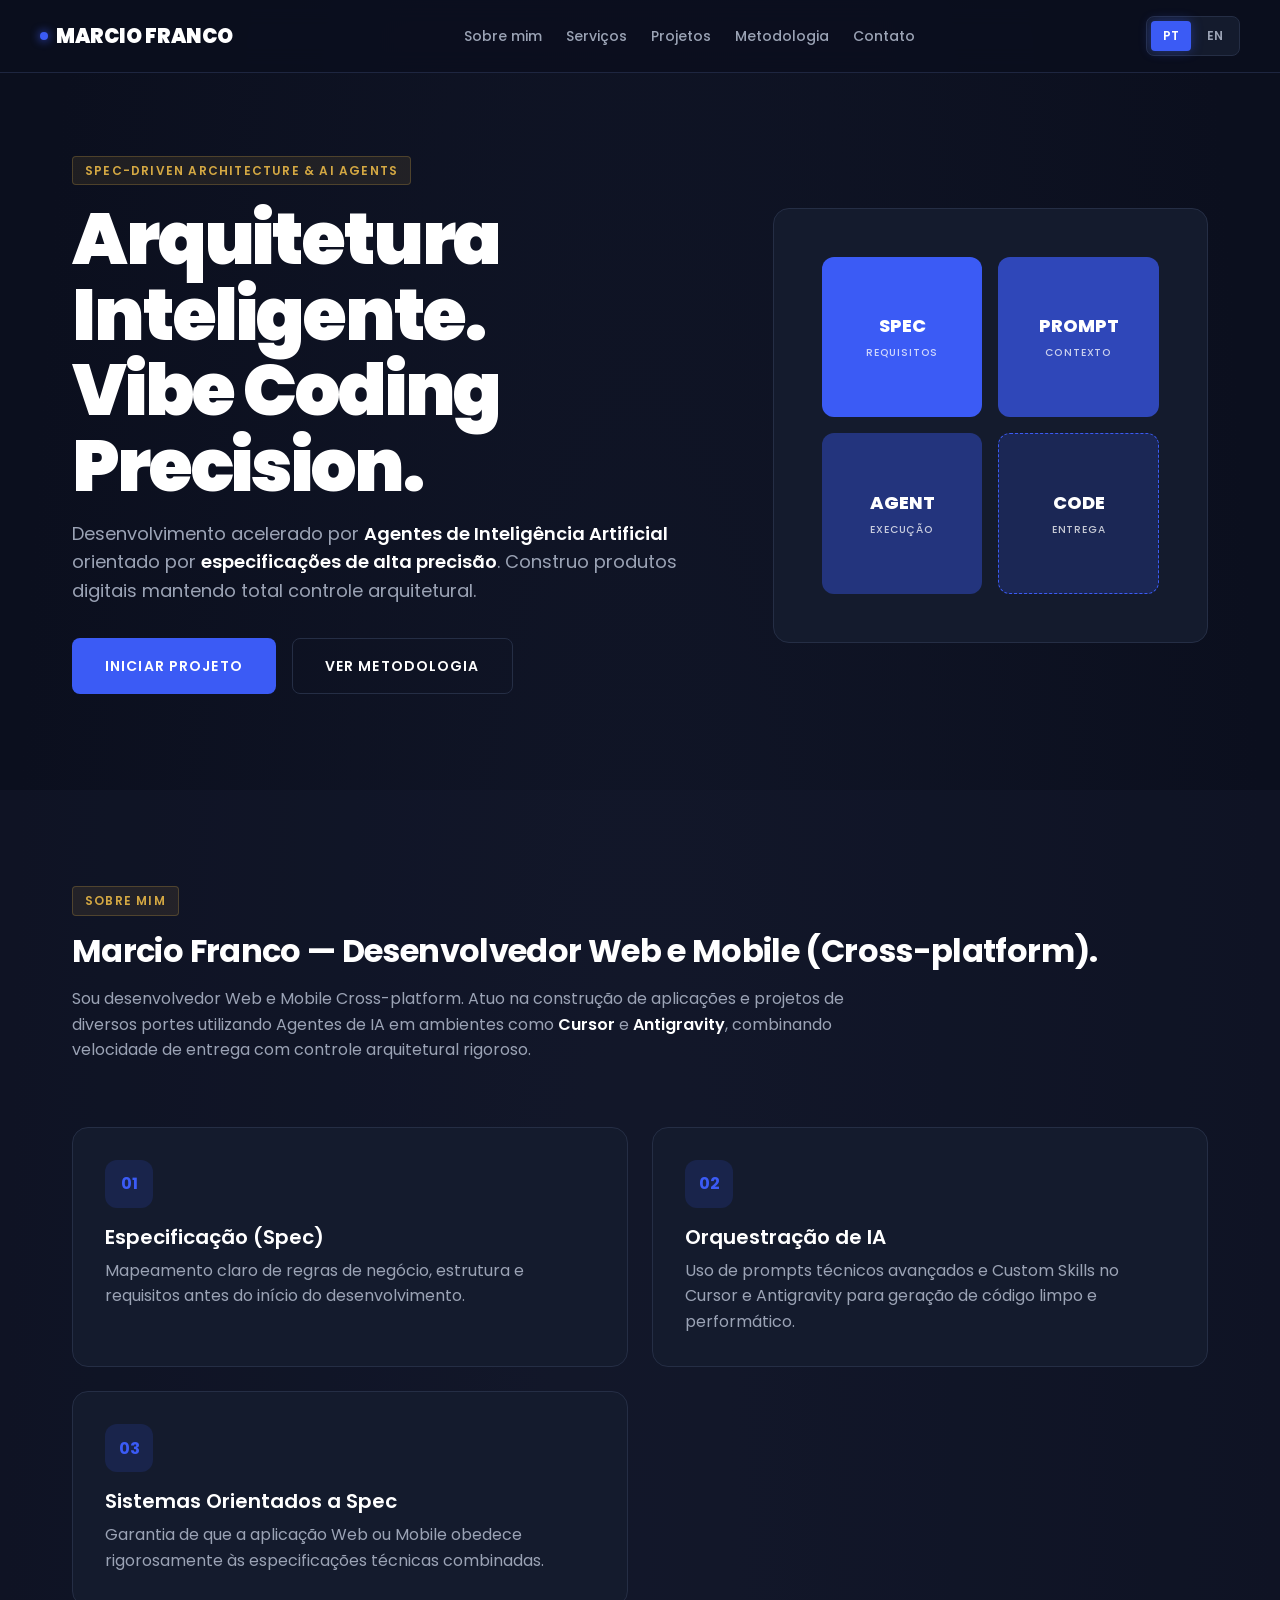
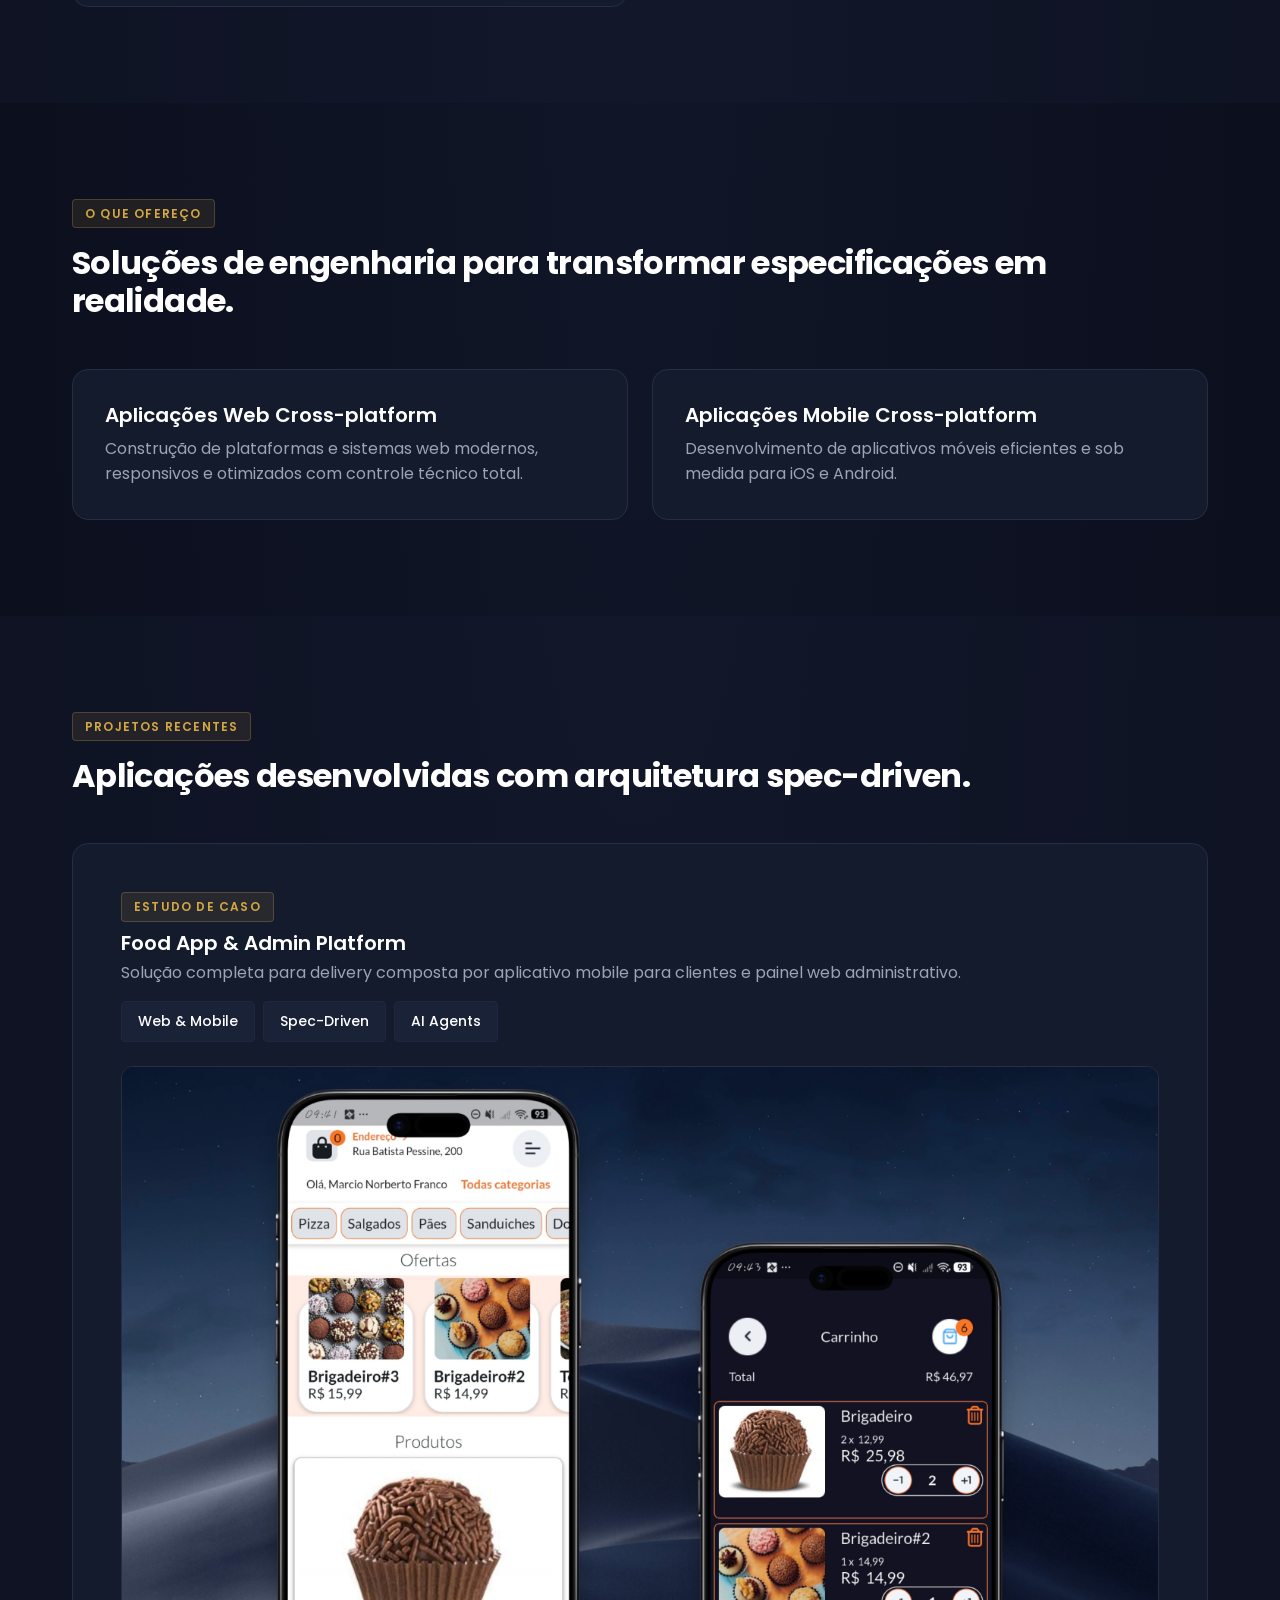
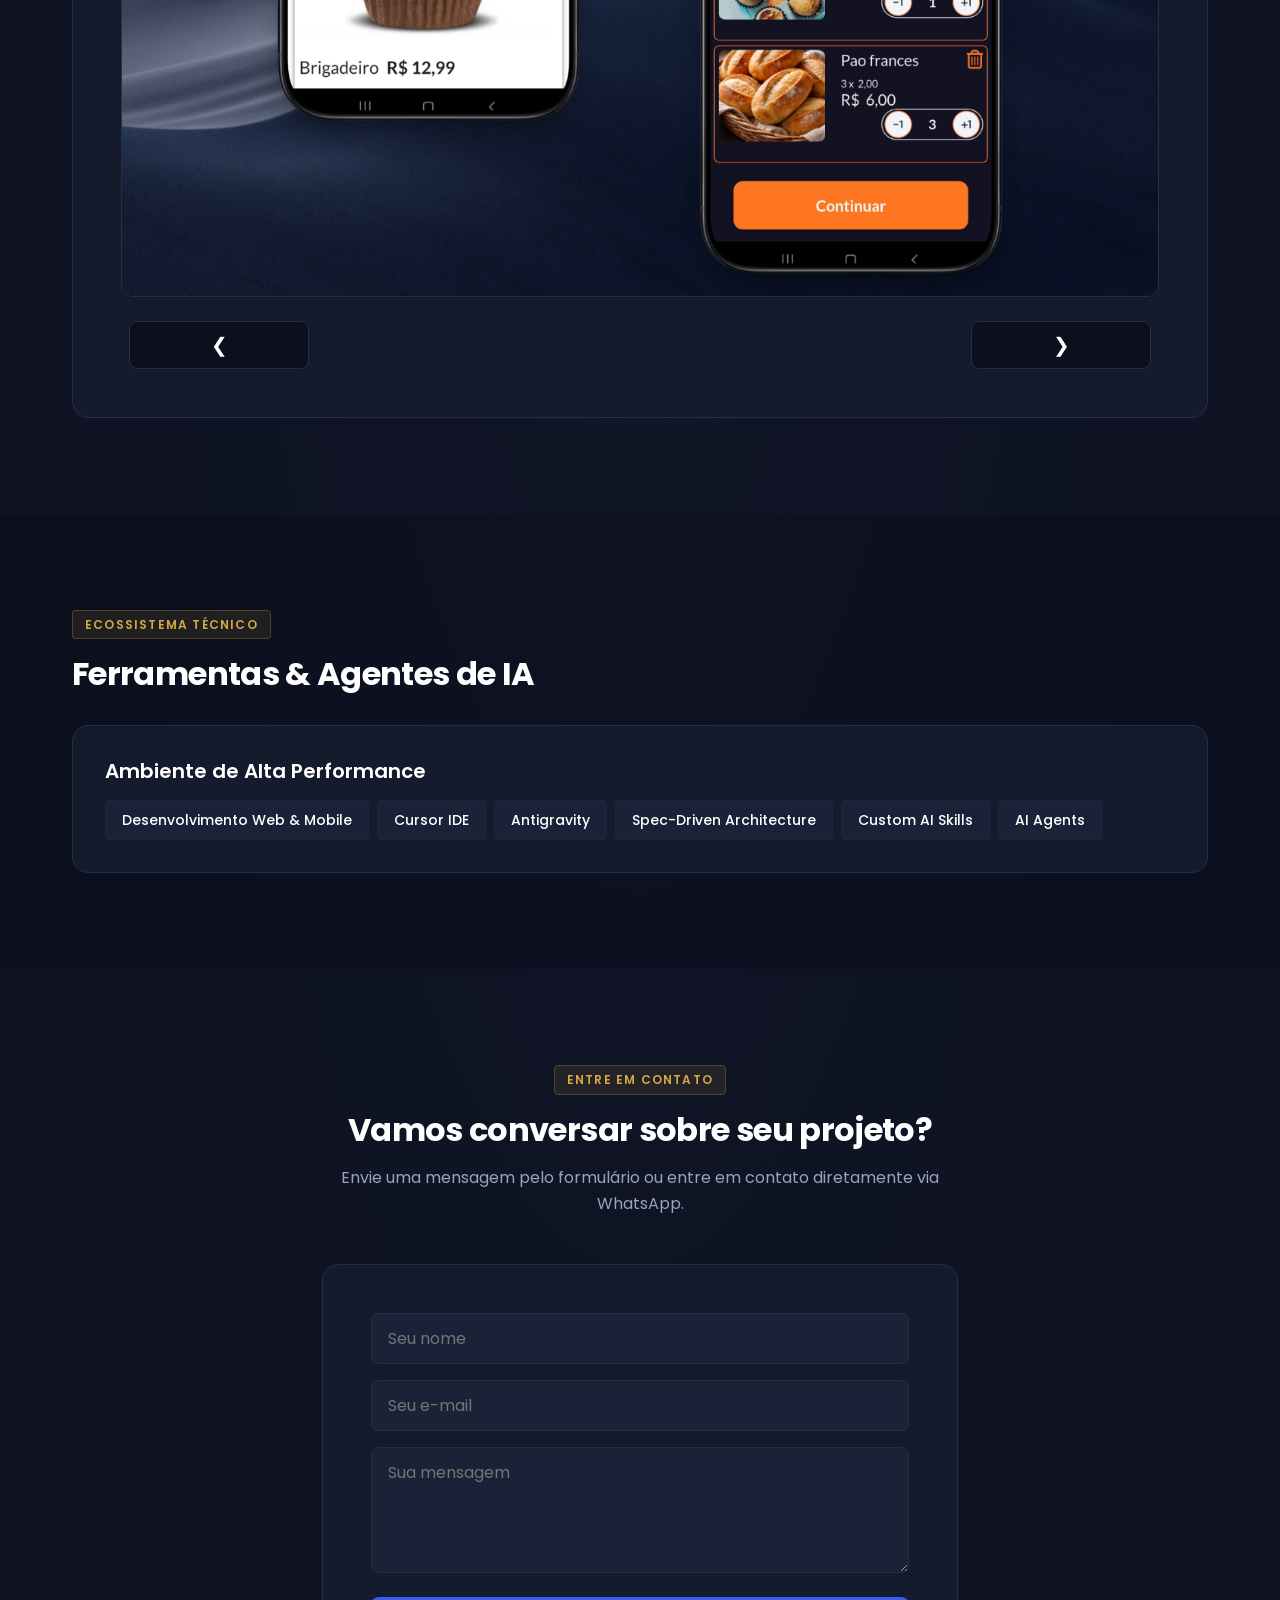
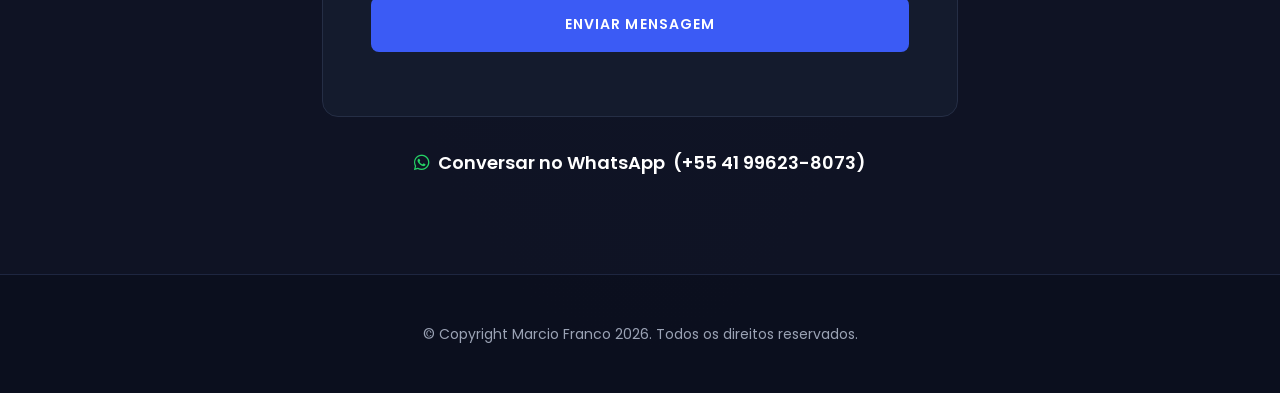
==== index.html @ 81f30fa8 "fix:expandir imagem fixtextos 2" ====
<!DOCTYPE html>
<html lang="pt-BR">
<head>
    <meta charset="UTF-8">
    <meta name="viewport" content="width=device-width, initial-scale=1.0">
    <title>Marcio Franco | Vibe Code & Spec-Driven Development</title>
    
    <!-- Google Fonts: Poppins (ONA Brand Design System) -->
    <link rel="preconnect" href="https://fonts.googleapis.com">
    <link rel="preconnect" href="https://fonts.gstatic.com" crossorigin>
    <link href="https://fonts.googleapis.com/css2?family=Poppins:ital,wght@0,400;0,500;0,600;0,700;0,800;0,900;1,400&display=swap" rel="stylesheet">
    <link rel="stylesheet" href="https://cdnjs.cloudflare.com/ajax/libs/font-awesome/6.5.1/css/all.min.css">

    <!-- CSS Unificado (Design System ONA Brand + Efeitos de Glow e Animação) -->
    <style>
        :root {
            --color-primary: #FFFFFF;
            --color-on-primary: #0B0F1E;
            --color-secondary: #9BA3B5;
            --color-on-secondary: #0B0F1E;
            --color-tertiary: #3B5BF5;
            --color-tertiary-hover: #2D4BD4;
            --color-on-tertiary: #FFFFFF;
            --color-accent: #D4A843;
            --color-on-accent: #0B0F1E;
            --color-neutral: #0B0F1E;
            --color-neutral-variant: #111628;
            --color-surface: #141B2D;
            --color-on-surface: #FFFFFF;
            --color-surface-container: #1A2238;
            --color-on-surface-container: #E0E4ED;
            --color-outline: #252E45;
            --color-outline-variant: #1E2640;

            --font-family: 'Poppins', -apple-system, BlinkMacSystemFont, sans-serif;
            
            --rounded-sm: 4px;
            --rounded-md: 8px;
            --rounded-lg: 12px;
            --rounded-xl: 16px;
            --rounded-full: 9999px;

            --spacing-xs: 4px;
            --spacing-sm: 8px;
            --spacing-md: 16px;
            --spacing-lg: 24px;
            --spacing-xl: 32px;
            --spacing-2xl: 48px;
            --spacing-3xl: 64px;
            --spacing-4xl: 96px;
        }

        *, *::before, *::after {
            box-sizing: border-box;
            margin: 0;
            padding: 0;
        }

        html {
            scroll-behavior: smooth;
        }

        body {
            font-family: var(--font-family);
            background-color: var(--color-neutral);
            background: radial-gradient(ellipse at 50% 30%, var(--color-neutral-variant) 0%, var(--color-neutral) 70%);
            color: var(--color-secondary);
            line-height: 1.6;
            font-size: 1rem;
            min-height: 100vh;
            overflow-x: hidden;
        }

        /* Tipografia Cinematográfica */
        h1, h2, h3, h4 {
            color: var(--color-primary);
            font-weight: 800;
        }

        .display-lg {
            font-size: clamp(2.5rem, 6vw, 4.5rem);
            font-weight: 900;
            line-height: 1.05;
            letter-spacing: -0.03em;
        }

        .display-md {
            font-size: clamp(2rem, 4vw, 3.5rem);
            font-weight: 800;
            line-height: 1.08;
            letter-spacing: -0.02em;
        }

        .h2-title {
            font-size: clamp(1.5rem, 3vw, 2rem);
            font-weight: 700;
            line-height: 1.2;
            margin-bottom: var(--spacing-md);
        }

        .h3-title {
            font-size: 1.25rem;
            font-weight: 600;
            line-height: 1.3;
            margin-bottom: var(--spacing-sm);
        }

        .label-tag {
            display: inline-block;
            font-size: 0.75rem;
            font-weight: 600;
            letter-spacing: 0.1em;
            text-transform: uppercase;
            color: var(--color-accent);
            background: rgba(212, 168, 67, 0.1);
            border: 1px solid rgba(212, 168, 67, 0.25);
            padding: 4px 12px;
            border-radius: var(--rounded-sm);
            margin-bottom: var(--spacing-md);
        }

        b, strong {
            color: var(--color-primary);
            font-weight: 600;
        }

        /* Estrutura do Layout */
        .container {
            max-width: 1200px;
            margin: 0 auto;
            padding: 0 var(--spacing-xl);
        }

        section {
            padding: var(--spacing-4xl) 0;
        }

        /* Navegação Superior Fixa */
        .navbar {
            position: fixed;
            top: 0;
            left: 0;
            width: 100%;
            z-index: 1000;
            background: rgba(11, 15, 30, 0.85);
            backdrop-filter: blur(12px);
            border-bottom: 1px solid var(--color-outline-variant);
            padding: var(--spacing-md) var(--spacing-xl);
        }

        .navbar-content {
            max-width: 1200px;
            margin: 0 auto;
            display: flex;
            justify-content: space-between;
            align-items: center;
        }

        .logo {
            font-size: 1.25rem;
            font-weight: 900;
            color: var(--color-primary);
            text-decoration: none;
            display: flex;
            align-items: center;
            gap: 8px;
        }

        .logo-dot {
            width: 8px;
            height: 8px;
            background-color: var(--color-tertiary);
            border-radius: var(--rounded-full);
            display: inline-block;
            box-shadow: 0 0 10px var(--color-tertiary);
        }

        .nav-links {
            display: flex;
            align-items: center;
            gap: var(--spacing-lg);
            list-style: none;
        }

        .nav-links a {
            color: var(--color-secondary);
            text-decoration: none;
            font-weight: 500;
            font-size: 0.875rem;
            transition: color 0.2s ease;
        }

        .nav-links a:hover {
            color: var(--color-primary);
        }

        .lang-switch {
            background: var(--color-surface);
            border: 1px solid var(--color-outline);
            border-radius: var(--rounded-md);
            padding: 4px;
            display: flex;
            gap: 4px;
        }

        .lang-btn {
            background: transparent;
            border: none;
            color: var(--color-secondary);
            padding: 6px 12px;
            font-family: var(--font-family);
            font-size: 0.75rem;
            font-weight: 600;
            border-radius: var(--rounded-sm);
            cursor: pointer;
            transition: all 0.2s ease;
        }

        .lang-btn.active {
            background: var(--color-tertiary);
            color: var(--color-on-tertiary);
            box-shadow: 0 0 12px rgba(59, 91, 245, 0.4);
        }

        /* Botões */
        .btn {
            display: inline-flex;
            align-items: center;
            justify-content: center;
            padding: 16px 32px;
            border-radius: var(--rounded-md);
            font-family: var(--font-family);
            font-size: 0.875rem;
            font-weight: 600;
            letter-spacing: 0.08em;
            text-transform: uppercase;
            text-decoration: none;
            cursor: pointer;
            transition: all 0.3s ease;
            border: 1px solid transparent;
            user-select: none;
            -webkit-user-select: none;
            -moz-user-select: none;
            -ms-user-select: none;
        }

        .btn-primary {
            background-color: var(--color-tertiary);
            color: var(--color-on-tertiary);
        }

        .btn-primary:hover {
            background-color: var(--color-tertiary-hover);
            transform: translateY(-2px);
            box-shadow: 0 0 20px rgba(59, 91, 245, 0.6);
        }

        .btn-secondary {
            background-color: transparent;
            color: var(--color-primary);
            border-color: var(--color-outline);
        }

        .btn-secondary:hover {
            background-color: var(--color-surface);
            border-color: var(--color-tertiary);
            box-shadow: 0 0 15px rgba(59, 91, 245, 0.3);
            transform: translateY(-2px);
        }

        /* Hero */
        .hero-section {
            padding-top: calc(var(--spacing-4xl) + 60px);
            padding-bottom: var(--spacing-4xl);
        }

        .hero-grid {
            display: grid;
            grid-template-columns: 1fr;
            gap: var(--spacing-2xl);
            align-items: center;
        }

        @media (min-width: 1024px) {
            .hero-grid {
                grid-template-columns: 1.2fr 0.8fr;
            }
        }

        .hero-actions {
            display: flex;
            flex-wrap: wrap;
            gap: var(--spacing-md);
            margin-top: var(--spacing-xl);
        }

        /* Quadrados Decorativos Animados no Hero */
        .visual-decor {
            background: var(--color-surface);
            border: 1px solid var(--color-outline);
            border-radius: var(--rounded-xl);
            padding: var(--spacing-2xl);
            display: grid;
            grid-template-columns: repeat(2, 1fr);
            gap: var(--spacing-md);
        }

        .decor-block {
            aspect-ratio: 1;
            border-radius: var(--rounded-lg);
            display: flex;
            flex-direction: column;
            align-items: center;
            justify-content: center;
            font-weight: 800;
            font-size: 1.125rem;
            color: var(--color-primary);
            cursor: pointer;
            position: relative;
            user-select: none;
            -webkit-user-select: none;
            -moz-user-select: none;
            -ms-user-select: none;
            touch-action: manipulation;
            -webkit-touch-callout: none;
            transition: all 0.35s cubic-bezier(0.175, 0.885, 0.32, 1.275);
            border: 1px solid transparent;
        }

        .decor-block,
        .decor-block * {
            user-select: none;
            -webkit-user-select: none;
            -moz-user-select: none;
            -ms-user-select: none;
        }

        .decor-block span.sub {
            font-size: 0.65rem;
            font-weight: 500;
            opacity: 0.75;
            transition: opacity 0.3s ease;
            text-transform: uppercase;
            letter-spacing: 0.08em;
            margin-top: 4px;
        }

        .decor-b1 { background-color: rgba(59, 91, 245, 1.0); }
        .decor-b2 { background-color: rgba(59, 91, 245, 0.7); }
        .decor-b3 { background-color: rgba(59, 91, 245, 0.4); }
        .decor-b4 { background-color: rgba(59, 91, 245, 0.2); border: 1px dashed var(--color-tertiary); }

        .decor-block:hover {
            transform: scale(1.06) translateY(-4px);
            background-color: var(--color-tertiary) !important;
            border-color: #5B78FF !important;
            box-shadow: 0 0 25px rgba(59, 91, 245, 0.85);
            z-index: 2;
        }

        .decor-block:hover span.sub {
            opacity: 1;
            color: #FFFFFF;
        }

        /* Efeito Glow Azul nos Cards ao Passar o Mouse */
        .grid-2 {
            display: grid;
            grid-template-columns: 1fr;
            gap: var(--spacing-lg);
        }

        @media (min-width: 768px) {
            .grid-2 {
                grid-template-columns: repeat(2, 1fr);
            }
        }

        .card {
            background-color: var(--color-surface);
            border: 1px solid var(--color-outline);
            border-radius: var(--rounded-xl);
            padding: var(--spacing-xl);
            transition: all 0.35s ease;
        }

        .glow-hover:hover, .card:hover {
            background-color: var(--color-surface-container);
            border-color: var(--color-tertiary);
            box-shadow: 0 0 20px rgba(59, 91, 245, 0.35);
            transform: translateY(-4px);
        }

        .glow-hover,
        .card {
            user-select: none;
            -webkit-user-select: none;
            -moz-user-select: none;
            -ms-user-select: none;
        }

        .card-icon {
            width: 48px;
            height: 48px;
            background: rgba(59, 91, 245, 0.15);
            border-radius: var(--rounded-lg);
            display: flex;
            align-items: center;
            justify-content: center;
            margin-bottom: var(--spacing-md);
            color: var(--color-tertiary);
            font-weight: 700;
            transition: all 0.3s ease;
        }

        .card:hover .card-icon {
            background: var(--color-tertiary);
            color: #FFFFFF;
            box-shadow: 0 0 12px rgba(59, 91, 245, 0.5);
        }

        .tech-list {
            display: flex;
            flex-wrap: wrap;
            gap: var(--spacing-sm);
            margin-top: var(--spacing-md);
        }

        .tech-item {
            background: var(--color-surface-container);
            border: 1px solid var(--color-outline-variant);
            color: var(--color-primary);
            padding: 8px 16px;
            border-radius: var(--rounded-sm);
            font-size: 0.875rem;
            font-weight: 500;
            transition: all 0.25s ease;
        }

        .tech-item:hover {
            border-color: var(--color-tertiary);
            color: var(--color-primary);
            box-shadow: 0 0 12px rgba(59, 91, 245, 0.4);
            transform: translateY(-2px);
        }

        /* Formulário de Contato */
        .form-group {
            margin-bottom: var(--spacing-md);
            text-align: left;
        }

        .form-input {
            width: 100%;
            background: var(--color-surface-container);
            border: 1px solid var(--color-outline);
            color: var(--color-primary);
            padding: 12px 16px;
            border-radius: var(--rounded-md);
            font-family: var(--font-family);
            font-size: 1rem;
            transition: all 0.3s ease;
        }

        .form-input:focus {
            outline: none;
            border-color: var(--color-tertiary);
            box-shadow: 0 0 12px rgba(59, 91, 245, 0.3);
        }

        /* Botão Flutuante de Voltar ao Topo */
        .back-to-top {
            position: fixed;
            bottom: 30px;
            right: 30px;
            width: 48px;
            height: 48px;
            background: var(--color-surface);
            border: 1px solid var(--color-outline);
            color: var(--color-primary);
            border-radius: var(--rounded-full);
            display: flex;
            align-items: center;
            justify-content: center;
            cursor: pointer;
            text-decoration: none;
            opacity: 0;
            visibility: hidden;
            transition: all 0.3s ease;
            z-index: 999;
        }

        .back-to-top.visible {
            opacity: 1;
            visibility: visible;
        }

        .back-to-top:hover {
            background: var(--color-tertiary);
            border-color: var(--color-tertiary);
            box-shadow: 0 0 15px rgba(59, 91, 245, 0.6);
            transform: translateY(-4px);
        }

        .image-modal-overlay {
            position: fixed;
            inset: 0;
            background: rgba(11, 15, 30, 0.88);
            backdrop-filter: blur(8px);
            display: flex;
            align-items: center;
            justify-content: center;
            padding: var(--spacing-4xl);
            opacity: 0;
            visibility: hidden;
            transition: opacity 0.25s ease, visibility 0.25s ease;
            z-index: 2000;
        }

        .image-modal-overlay.visible {
            opacity: 1;
            visibility: visible;
        }

        .image-modal-content {
            position: relative;
            max-width: 95%;
            max-height: 95%;
            width: 100%;
            border-radius: var(--rounded-xl);
            overflow: hidden;
            box-shadow: 0 0 40px rgba(0, 0, 0, 0.45);
        }

        .image-modal-img {
            width: 100%;
            height: auto;
            display: block;
            border-radius: var(--rounded-xl);
            max-height: calc(100vh - 140px);
            object-fit: contain;
            background: #111;
        }

        .carousel-controls {
            display: flex;
            justify-content: space-between;
            gap: var(--spacing-md);
            margin-top: var(--spacing-lg);
            padding: 0 var(--spacing-sm);
            flex-wrap: nowrap;
        }

        .carousel-button {
            background: rgba(11, 15, 30, 0.95);
            border: 1px solid var(--color-outline);
            color: var(--color-primary);
            width: 100%;
            max-width: 180px;
            height: 48px;
            border-radius: var(--rounded-md);
            cursor: pointer;
            backdrop-filter: blur(8px);
            font-size: 1.25rem;
            transition: transform 0.2s ease, background 0.2s ease;
            display: inline-flex;
            align-items: center;
            justify-content: center;
            flex: 1;
            min-width: 0;
        }

        .carousel-button:hover {
            transform: translateY(-2px);
            background: rgba(59, 91, 245, 0.95);
        }

        .image-modal-close {
            position: absolute;
            top: 16px;
            right: 16px;
            background: rgba(20, 27, 45, 0.9);
            border: 1px solid rgba(255, 255, 255, 0.15);
            color: var(--color-primary);
            width: 44px;
            height: 44px;
            border-radius: var(--rounded-full);
            display: flex;
            align-items: center;
            justify-content: center;
            cursor: pointer;
            font-size: 1.1rem;
            transition: transform 0.2s ease, background 0.2s ease;
        }

        .image-modal-close:hover {
            transform: scale(1.05);
            background: rgba(59, 91, 245, 0.95);
        }

        .image-modal-caption {
            margin-top: 12px;
            color: var(--color-secondary);
            font-size: 0.95rem;
            text-align: center;
        }

        @media (max-width: 767px) {
            .image-modal-overlay {
                padding: 12px;
            }

            .image-modal-content {
                max-width: 100%;
                max-height: calc(100vh - 24px);
                width: 100%;
            }

            .image-modal-img {
                width: 100%;
                max-width: 100vw;
                max-height: calc(100vh - 80px);
            }

            .image-modal-close {
                top: 10px;
                right: 10px;
                width: 40px;
                height: 40px;
            }

            .carousel-controls {
                flex-wrap: nowrap;
            }

            .carousel-button {
                width: 48%;
                max-width: none;
            }

            .whatsapp-link {
                font-size: 1rem;
                justify-content: center;
                white-space: normal;
            }

            .whatsapp-number {
                display: block;
                width: 100%;
                text-align: center;
                font-weight: 500;
            }
        }

        /* Rodapé */
        footer {
            border-top: 1px solid var(--color-outline-variant);
            padding: var(--spacing-2xl) 0;
            text-align: center;
            font-size: 0.875rem;
        }

        @media (max-width: 767px) {
            .nav-links { display: none; }
            .container { padding: 0 var(--spacing-md); }
            .btn { width: 100%; }
        }
    </style>
</head>
<body id="top">

    <!-- Header Navigation -->
    <header class="navbar">
        <div class="navbar-content">
            <a href="#top" class="logo">
                <span class="logo-dot"></span> MARCIO FRANCO
            </a>
            
            <ul class="nav-links">
                <li><a href="#about" data-i18n="menu_about">Sobre mim</a></li>
                <li><a href="#services" data-i18n="menu_services">Serviços</a></li>
                <li><a href="#folio" data-i18n="menu_folio">Projetos</a></li>
                <li><a href="#stack" data-i18n="menu_stack">Metodologia</a></li>
                <li><a href="#contact" data-i18n="menu_contact">Contato</a></li>
            </ul>

            <div class="lang-switch">
                <button class="lang-btn active" onclick="setLanguage('pt')">PT</button>
                <button class="lang-btn" onclick="setLanguage('en')">EN</button>
            </div>
        </div>
    </header>

    <!-- Hero Section -->
    <section class="hero-section">
        <div class="container">
            <div class="hero-grid">
                <div>
                    <span class="label-tag" data-i18n="hero_tag">Spec-Driven Architecture & AI Agents</span>
                    <h1 class="display-lg" data-i18n="hero_title">Arquitetura Inteligente.<br>Vibe Coding Precision.</h1>
                    <p style="margin-top: var(--spacing-md); font-size: 1.125rem;" data-i18n="hero_desc">
                        Desenvolvimento acelerado por <b>Agentes de Inteligência Artificial</b> orientado por <b>especificações de alta precisão</b>. Construo produtos digitais mantendo total controle arquitetural.
                    </p>
                    <div class="hero-actions">
                        <a href="#contact" class="btn btn-primary" data-i18n="btn_contact">Iniciar Projeto</a>
                        <a href="#about" class="btn btn-secondary" data-i18n="btn_method">Ver Metodologia</a>
                    </div>
                </div>

                <!-- Quadrados Decorativos Animados no Hero -->
                <div class="visual-decor">
                    <div class="decor-block decor-b1">
                        SPEC
                        <span class="sub" data-i18n="spec_sub">Requisitos</span>
                    </div>
                    <div class="decor-block decor-b2">
                        PROMPT
                        <span class="sub" data-i18n="prompt_sub">Contexto</span>
                    </div>
                    <div class="decor-block decor-b3">
                        AGENT
                        <span class="sub" data-i18n="agent_sub">Execução</span>
                    </div>
                    <div class="decor-block decor-b4">
                        CODE
                        <span class="sub" data-i18n="code_sub">Entrega</span>
                    </div>
                </div>
            </div>
        </div>
    </section>

    <!-- Sobre Mim Section -->
    <section id="about" style="background-color: rgba(20, 27, 45, 0.4);">
        <div class="container">
            <span class="label-tag" data-i18n="about_pretitle">Sobre mim</span>
            <h2 class="h2-title display-md" data-i18n="about_title">
                Marcio Franco — Desenvolvedor Web e Mobile (Cross-platform).
            </h2>
            <p style="max-width: 800px; margin-bottom: var(--spacing-3xl);" data-i18n="about_desc">
                Sou desenvolvedor Web e Mobile Cross-platform. Atuo na construção de aplicações e projetos de diversos portes utilizando Agentes de IA em ambientes como <b>Cursor</b> e <b>Antigravity</b>, combinando velocidade de entrega com controle arquitetural rigoroso.
            </p>

            <div class="grid-2">
                <div class="card glow-hover">
                    <div class="card-icon">01</div>
                    <h3 class="h3-title" data-i18n="pillar1_title">Especificação (Spec)</h3>
                    <p data-i18n="pillar1_desc">
                        Mapeamento claro de regras de negócio, estrutura e requisitos antes do início do desenvolvimento.
                    </p>
                </div>

                <div class="card glow-hover">
                    <div class="card-icon">02</div>
                    <h3 class="h3-title" data-i18n="pillar2_title">Orquestração de IA</h3>
                    <p data-i18n="pillar2_desc">
                        Uso de prompts técnicos avançados e Custom Skills no Cursor e Antigravity para geração de código limpo e performático.
                    </p>
                </div>

                <div class="card glow-hover">
                    <div class="card-icon">03</div>
                    <h3 class="h3-title" data-i18n="pillar3_title">Sistemas Orientados a Spec</h3>
                    <p data-i18n="pillar3_desc">
                        Garantia de que a aplicação Web ou Mobile obedece rigorosamente às especificações técnicas combinadas.
                    </p>
                </div>
            </div>
        </div>
    </section>

    <!-- Serviços Section -->
    <section id="services">
        <div class="container">
            <span class="label-tag" data-i18n="services_pretitle">O que ofereço</span>
            <h2 class="h2-title display-md" data-i18n="services_title">Soluções de engenharia para transformar especificações em realidade.</h2>

            <div class="grid-2" style="margin-top: var(--spacing-2xl);">
                <div class="card glow-hover">
                    <h3 class="h3-title" data-i18n="s1_title">Aplicações Web Cross-platform</h3>
                    <p data-i18n="s1_desc">Construção de plataformas e sistemas web modernos, responsivos e otimizados com controle técnico total.</p>
                </div>

                <div class="card glow-hover">
                    <h3 class="h3-title" data-i18n="s2_title">Aplicações Mobile Cross-platform</h3>
                    <p data-i18n="s2_desc">Desenvolvimento de aplicativos móveis eficientes e sob medida para iOS e Android.</p>
                </div>
            </div>
        </div>
    </section>

    <!-- Projetos / Folio com Carrossel do Food App (11 Imagens) -->
    <section id="folio" style="background-color: rgba(20, 27, 45, 0.4);">
        <div class="container">
            <span class="label-tag" data-i18n="folio_tag">Projetos Recentes</span>
            <h2 class="h2-title display-md" data-i18n="folio_title">Aplicações desenvolvidas com arquitetura spec-driven.</h2>

            <div class="card glow-hover" style="margin-top: var(--spacing-2xl); padding: var(--spacing-2xl);">
                <!-- Cabeçalho do Card Food App -->
                <div style="display: flex; justify-content: space-between; align-items: center; flex-wrap: wrap; gap: var(--spacing-md); margin-bottom: var(--spacing-lg);">
                    <div>
                        <span class="label-tag" data-i18n="foodapp_tag" style="margin-bottom: 8px;">Estudo de Caso</span>
                        <h3 class="h3-title display-sm" style="margin-bottom: 4px;">Food App & Admin Platform</h3>
                        <p data-i18n="foodapp_desc" style="color: var(--color-secondary);">
                            Solução completa para delivery composta por aplicativo mobile para clientes e painel web administrativo.
                        </p>
                    </div>
                    <div class="tech-list" style="margin: 0;">
                        <span class="tech-item">Web & Mobile</span>
                        <span class="tech-item">Spec-Driven</span>
                        <span class="tech-item">AI Agents</span>
                    </div>
                </div>

                <!-- Carrossel de 11 Imagens Reais da pasta images/folio -->
                <div class="carousel-container" style="position: relative; overflow: hidden; border-radius: var(--rounded-lg); border: 1px solid var(--color-outline);">
                    <div class="carousel-track" id="foodapp-track" style="display: flex; transition: transform 0.4s cubic-bezier(0.25, 1, 0.5, 1);">
                        
                        <div class="carousel-slide" style="min-width: 100%; box-sizing: border-box;">
                            <img src="images/folio/500shots_so.png" alt="Food App - Screen 1" style="width: 100%; height: auto; display: block;">
                        </div>
                        <div class="carousel-slide" style="min-width: 100%; box-sizing: border-box;">
                            <img src="images/folio/185shots_so.png" alt="Food App - Screen 2" style="width: 100%; height: auto; display: block;">
                        </div>
                        <div class="carousel-slide" style="min-width: 100%; box-sizing: border-box;">
                            <img src="images/folio/370shots_so.png" alt="Food App - Screen 3" style="width: 100%; height: auto; display: block;">
                        </div>
                        <div class="carousel-slide" style="min-width: 100%; box-sizing: border-box;">
                            <img src="images/folio/394shots_so.png" alt="Food App - Screen 4" style="width: 100%; height: auto; display: block;">
                        </div>
                        <div class="carousel-slide" style="min-width: 100%; box-sizing: border-box;">
                            <img src="images/folio/720shots_so.png" alt="Food App - Screen 5" style="width: 100%; height: auto; display: block;">
                        </div>
                        <div class="carousel-slide" style="min-width: 100%; box-sizing: border-box;">
                            <img src="images/folio/739shots_so.png" alt="Food App - Screen 6" style="width: 100%; height: auto; display: block;">
                        </div>
                        <div class="carousel-slide" style="min-width: 100%; box-sizing: border-box;">
                            <img src="images/folio/984shots_so.png" alt="Food App - Screen 7" style="width: 100%; height: auto; display: block;">
                        </div>
                        <div class="carousel-slide" style="min-width: 100%; box-sizing: border-box;">
                            <img src="images/folio/988shots_so.png" alt="Food App - Screen 8" style="width: 100%; height: auto; display: block;">
                        </div>
                        <div class="carousel-slide" style="min-width: 100%; box-sizing: border-box;">
                            <img src="images/folio/image1.png" alt="Food App - Screen 9" style="width: 100%; height: auto; display: block;">
                        </div>
                        <div class="carousel-slide" style="min-width: 100%; box-sizing: border-box;">
                            <img src="images/folio/image2.png" alt="Food App - Screen 10" style="width: 100%; height: auto; display: block;">
                        </div>
                        <div class="carousel-slide" style="min-width: 100%; box-sizing: border-box;">
                            <img src="images/folio/image3.png" alt="Food App - Screen 11" style="width: 100%; height: auto; display: block;">
                        </div>

                    </div>
                </div>
                <div class="carousel-controls">
                    <button class="carousel-button" onclick="moveCarousel(-1)" aria-label="Anterior">
                        ❮
                    </button>
                    <button class="carousel-button" onclick="moveCarousel(1)" aria-label="Próximo">
                        ❯
                    </button>
                </div>
            </div>
        </div>
    </section>

    <!-- Stack Section -->
    <section id="stack">
        <div class="container">
            <span class="label-tag" data-i18n="stack_tag">Ecossistema Técnico</span>
            <h2 class="h2-title display-md" data-i18n="stack_title">Ferramentas & Agentes de IA</h2>

            <div class="card glow-hover" style="margin-top: var(--spacing-xl);">
                <h3 class="h3-title" data-i18n="stack_card_title">Ambiente de Alta Performance</h3>
                <div class="tech-list">
                    <span class="tech-item">Desenvolvimento Web & Mobile</span>
                    <span class="tech-item">Cursor IDE</span>
                    <span class="tech-item">Antigravity</span>
                    <span class="tech-item">Spec-Driven Architecture</span>
                    <span class="tech-item">Custom AI Skills</span>
                    <span class="tech-item">AI Agents</span>
                </div>
            </div>
        </div>
    </section>

    <!-- Contato Section -->
    <section id="contact" style="background-color: rgba(20, 27, 45, 0.4);">
        <div class="container" style="max-width: 700px; text-align: center;">
            <span class="label-tag" data-i18n="contact_tag">Entre em contato</span>
            <h2 class="h2-title display-md" data-i18n="contact_title">Vamos conversar sobre seu projeto?</h2>
            <p style="margin-bottom: var(--spacing-2xl);" data-i18n="contact_desc">
                Envie uma mensagem pelo formulário ou entre em contato diretamente via WhatsApp.
            </p>

            <form id="contact-form" class="card glow-hover" style="padding: var(--spacing-2xl);">
                <div class="form-group">
                    <input type="text" name="name" class="form-input" data-i18n-placeholder="contact_name" placeholder="Seu nome" required>
                </div>
                <div class="form-group">
                    <input type="email" name="email" class="form-input" data-i18n-placeholder="contact_email" placeholder="Seu e-mail" required>
                </div>
                <div class="form-group">
                    <textarea name="message" rows="4" class="form-input" data-i18n-placeholder="contact_message" placeholder="Sua mensagem" required></textarea>
                </div>
                <button type="submit" class="btn btn-primary" style="width: 100%;" data-i18n="contact_send">Enviar Mensagem</button>
                <p id="form-status" style="margin-top: var(--spacing-md); font-size: 0.875rem;"></p>
            </form>

            <div style="margin-top: var(--spacing-xl);">
                <a href="https://wa.me/5541996238073" target="_blank" class="whatsapp-link" style="color: var(--color-primary); text-decoration: none; font-weight: 600; font-size: 1.125rem; display: inline-flex; align-items: center; gap: 8px; flex-wrap: wrap; justify-content: center;">
                    <i class="fa-brands fa-whatsapp" style="color: #25D366;"></i>
                    <span>Conversar no WhatsApp</span>
                    <span class="whatsapp-number">(+55 41 99623-8073)</span>
                </a>
            </div>
        </div>
    </section>

    <!-- Botão Flutuante de Voltar ao Topo -->
    <a href="#top" class="back-to-top" id="backToTop" title="Voltar ao topo">
        <i class="fa-solid fa-arrow-up"></i>
    </a>

    <div class="image-modal-overlay" id="image-modal" role="dialog" aria-modal="true" aria-label="Visualização da imagem">
        <div class="image-modal-content">
            <button id="modal-close-button" class="image-modal-close" aria-label="Fechar imagem">×</button>
            <img id="modal-img" class="image-modal-img" src="" alt="Imagem expandida">
            <p id="modal-caption" class="image-modal-caption"></p>
        </div>
    </div>

    <!-- Rodapé -->
    <footer>
        <div class="container">
            <p>© Copyright Marcio Franco 2026. Todos os direitos reservados.</p>
        </div>
    </footer>

    <!-- JS Integrado (Carrossel, EmailJS & Traduções PT/EN) -->
    <script src="https://cdn.jsdelivr.net/npm/emailjs-com@3/dist/email.min.js"></script>
    <script>
        // Lógica do Carrossel do Food App
        let currentSlide = 0;

        function moveCarousel(direction) {
            const track = document.getElementById('foodapp-track');
            if (!track) return;
            
            const slides = track.querySelectorAll('.carousel-slide');
            const totalSlides = slides.length;

            currentSlide += direction;

            if (currentSlide < 0) {
                currentSlide = totalSlides - 1;
            } else if (currentSlide >= totalSlides) {
                currentSlide = 0;
            }

            track.style.transform = `translateX(-${currentSlide * 100}%)`;
        }

        function openImageModal(src, alt) {
            const modal = document.getElementById('image-modal');
            const modalImg = document.getElementById('modal-img');
            const modalCaption = document.getElementById('modal-caption');
            if (!modal || !modalImg || !modalCaption) return;

            modalImg.src = src;
            modalImg.alt = alt || 'Imagem expandida';
            modalCaption.textContent = alt || '';
            modal.classList.add('visible');
            document.body.style.overflow = 'hidden';
        }

        function closeImageModal() {
            const modal = document.getElementById('image-modal');
            if (!modal) return;
            modal.classList.remove('visible');
            document.body.style.overflow = '';
        }

        // Dicionário de Traduções i18n
        const translations = {
            pt: {
                "menu_about": "Sobre mim",
                "menu_services": "Serviços",
                "menu_folio": "Projetos",
                "menu_stack": "Metodologia",
                "menu_contact": "Contato",
                "hero_tag": "Spec-Driven Architecture & AI Agents",
                "hero_title": "Arquitetura Inteligente.<br>Vibe Coding Precision.",
                "hero_desc": "Desenvolvimento acelerado por <b>Agentes de Inteligência Artificial</b> orientado por <b>especificações de alta precisão</b>. Construo produtos digitais mantendo total controle arquitetural.",
                "btn_contact": "Iniciar Projeto",
                "btn_method": "Ver Metodologia",
                "spec_sub": "Requisitos",
                "prompt_sub": "Contexto",
                "agent_sub": "Execução",
                "code_sub": "Entrega",
                "about_pretitle": "Sobre mim",
                "about_title": "Marcio Franco — Desenvolvedor Web e Mobile (Cross-platform).",
                "about_desc": "Sou desenvolvedor Web e Mobile Cross-platform. Atuo na construção de aplicações e projetos de diversos portes utilizando Agentes de IA em ambientes como <b>Cursor</b> e <b>Antigravity</b>, combinando velocidade de entrega com controle arquitetural rigoroso.",
                "pillar1_title": "Especificação (Spec)",
                "pillar1_desc": "Mapeamento claro de regras de negócio, estrutura e requisitos antes do início do desenvolvimento.",
                "pillar2_title": "Orquestração de IA",
                "pillar2_desc": "Uso de prompts técnicos avançados e Custom Skills no Cursor e Antigravity para geração de código limpo e performático.",
                "pillar3_title": "Sistemas Orientados a Spec",
                "pillar3_desc": "Garantia de que a aplicação Web ou Mobile obedece rigorosamente às especificações técnicas combinadas.",
                "services_pretitle": "O que ofereço",
                "services_title": "Soluções de engenharia para transformar especificações em realidade.",
                "s1_title": "Aplicações Web Cross-platform",
                "s1_desc": "Construção de plataformas e sistemas web modernos, responsivos e otimizados com controle técnico total.",
                "s2_title": "Aplicações Mobile Cross-platform",
                "s2_desc": "Desenvolvimento de aplicativos móveis eficientes e sob medida para iOS e Android.",
                "folio_tag": "Projetos Recentes",
                "folio_title": "Aplicações desenvolvidas com arquitetura spec-driven.",
                "foodapp_tag": "Estudo de Caso",
                "foodapp_desc": "Solução completa para delivery composta por aplicativo mobile para clientes e painel web administrativo.",
                "stack_tag": "Ecossistema Técnico",
                "stack_title": "Ferramentas & Agentes de IA",
                "stack_card_title": "Ambiente de Alta Performance",
                "contact_tag": "Entre em contato",
                "contact_title": "Vamos conversar sobre seu projeto?",
                "contact_desc": "Envie uma mensagem pelo formulário ou entre em contato diretamente via WhatsApp.",
                "contact_name": "Seu nome",
                "contact_email": "Seu e-mail",
                "contact_message": "Sua mensagem",
                "contact_send": "Enviar Mensagem",
                "contact_success": "Mensagem enviada com sucesso!",
                "contact_error": "Erro ao enviar. Tente novamente."
            },
            en: {
                "menu_about": "About Me",
                "menu_services": "Services",
                "menu_folio": "Projects",
                "menu_stack": "Methodology",
                "menu_contact": "Contact",
                "hero_tag": "Spec-Driven Architecture & AI Agents",
                "hero_title": "Intelligent Architecture.<br>Vibe Coding Precision.",
                "hero_desc": "Accelerated development powered by <b>AI Agents</b> guided by <b>high-precision specifications</b>. I build digital products maintaining full architectural control.",
                "btn_contact": "Start Project",
                "btn_method": "View Methodology",
                "spec_sub": "Requirements",
                "prompt_sub": "Context",
                "agent_sub": "Execution",
                "code_sub": "Delivery",
                "about_pretitle": "About Me",
                "about_title": "Marcio Franco — Web and Mobile Developer (Cross-platform).",
                "about_desc": "I am a Cross-platform Web and Mobile developer. I build custom applications for projects of all sizes using AI Agents in environments like <b>Cursor</b> and <b>Antigravity</b>, combining delivery speed with rigorous architectural control.",
                "pillar1_title": "Specification (Spec)",
                "pillar1_desc": "Clear mapping of business rules, structure, and requirements before development starts.",
                "pillar2_title": "AI Orchestration",
                "pillar2_desc": "Advanced technical prompts and Custom Skills in Cursor and Antigravity for clean code generation.",
                "pillar3_title": "Spec-Driven Systems",
                "pillar3_desc": "Ensuring the Web or Mobile application strictly obeys the agreed technical specifications.",
                "services_pretitle": "What I Offer",
                "services_title": "Engineering solutions to transform specifications into reality.",
                "s1_title": "Cross-platform Web Applications",
                "s1_desc": "Building modern, responsive, and optimized web platforms with full technical control.",
                "s2_title": "Cross-platform Mobile Applications",
                "s2_desc": "Efficient, custom mobile app development for iOS and Android.",
                "folio_tag": "Recent Projects",
                "folio_title": "Applications built with spec-driven architecture.",
                "foodapp_tag": "Case Study",
                "foodapp_desc": "Complete delivery solution consisting of a mobile app for customers and an administrative web panel.",
                "stack_tag": "Technical Ecosystem",
                "stack_title": "Tools & AI Agents",
                "stack_card_title": "High-Performance Environment",
                "contact_tag": "Get in touch",
                "contact_title": "Let's talk about your project?",
                "contact_desc": "Send a message using the form or contact directly via WhatsApp.",
                "contact_name": "Your name",
                "contact_email": "Your email",
                "contact_message": "Your message",
                "contact_send": "Send Message",
                "contact_success": "Message sent successfully!",
                "contact_error": "Error sending message. Please try again."
            }
        };

        let currentLang = 'pt';

        function setLanguage(lang) {
            currentLang = lang;
            document.querySelectorAll('.lang-btn').forEach(btn => {
                btn.classList.toggle('active', btn.textContent.toLowerCase() === lang);
            });

            document.querySelectorAll('[data-i18n]').forEach(el => {
                const key = el.getAttribute('data-i18n');
                if (translations[lang] && translations[lang][key]) {
                    el.innerHTML = translations[lang][key];
                }
            });

            document.querySelectorAll('[data-i18n-placeholder]').forEach(el => {
                const key = el.getAttribute('data-i18n-placeholder');
                if (translations[lang] && translations[lang][key]) {
                    el.placeholder = translations[lang][key];
                }
            });

            document.documentElement.lang = lang === 'pt' ? 'pt-BR' : 'en';
        }

        // Exibir/Ocultar Botão Flutuante de Subir
        window.addEventListener('scroll', function() {
            const backToTop = document.getElementById('backToTop');
            if (window.scrollY > 400) {
                backToTop.classList.add('visible');
            } else {
                backToTop.classList.remove('visible');
            }
        });

        // Integração EmailJS para Formulário
        document.addEventListener("DOMContentLoaded", function () {
            if (typeof emailjs !== 'undefined') {
                emailjs.init("iBJxJ_5HWiJ442RmA");
            }

            const form = document.getElementById("contact-form");
            const status = document.getElementById("form-status");

            if (form) {
                form.addEventListener("submit", function (e) {
                    e.preventDefault();
                    status.innerText = "Enviando...";

                    emailjs.send("service_0d4khmi", "template_x7hkjfg", {
                        name: form.name.value,
                        email: form.email.value,
                        message: form.message.value
                    })
                    .then(() => {
                        status.innerText = translations[currentLang].contact_success;
                        form.reset();
                    })
                    .catch(() => {
                        status.innerText = translations[currentLang].contact_error;
                    });
                });
            }

            const carouselImages = document.querySelectorAll('.carousel-slide img');
            carouselImages.forEach(img => {
                img.style.cursor = 'zoom-in';
                img.addEventListener('click', function () {
                    openImageModal(this.src, this.alt || '');
                });
            });

            const modal = document.getElementById('image-modal');
            if (modal) {
                modal.addEventListener('click', function (event) {
                    if (event.target === modal || event.target.id === 'modal-close-button') {
                        closeImageModal();
                    }
                });
            }
        });
    </script>
</body>
</html>
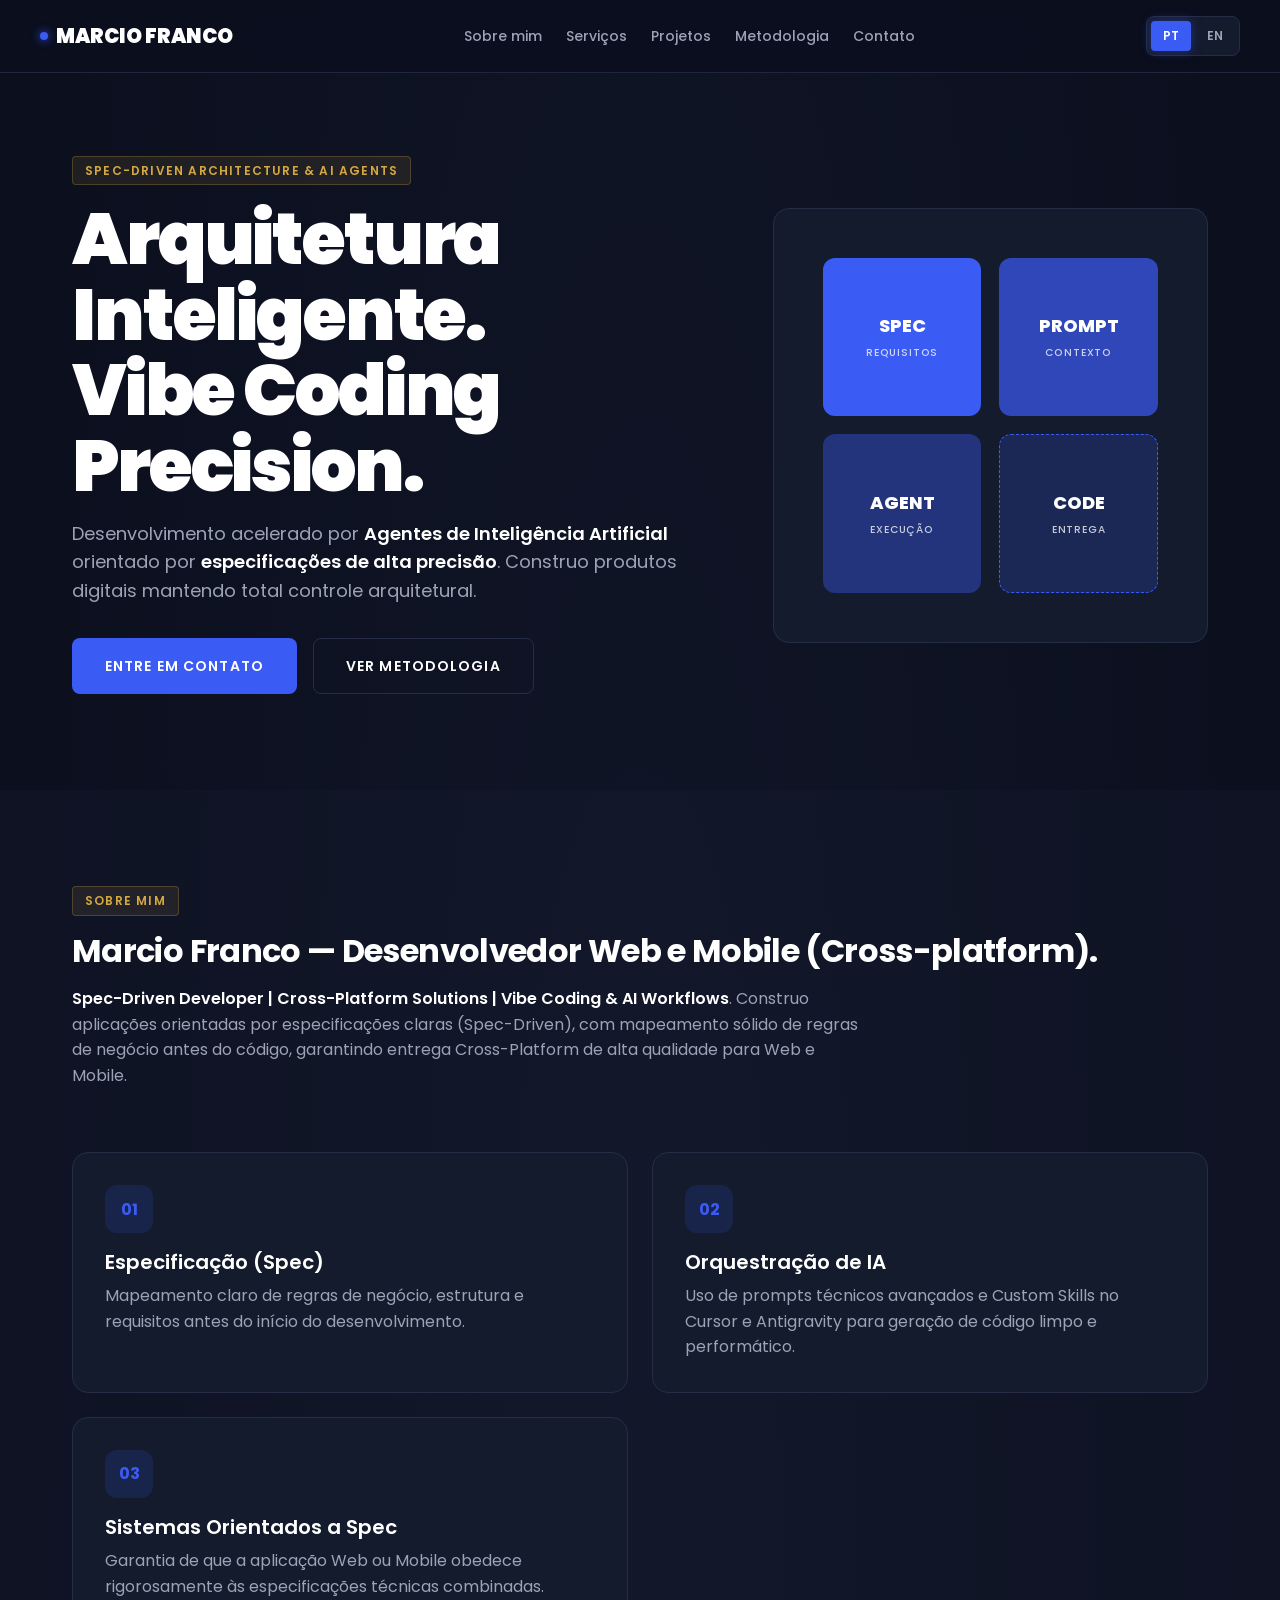
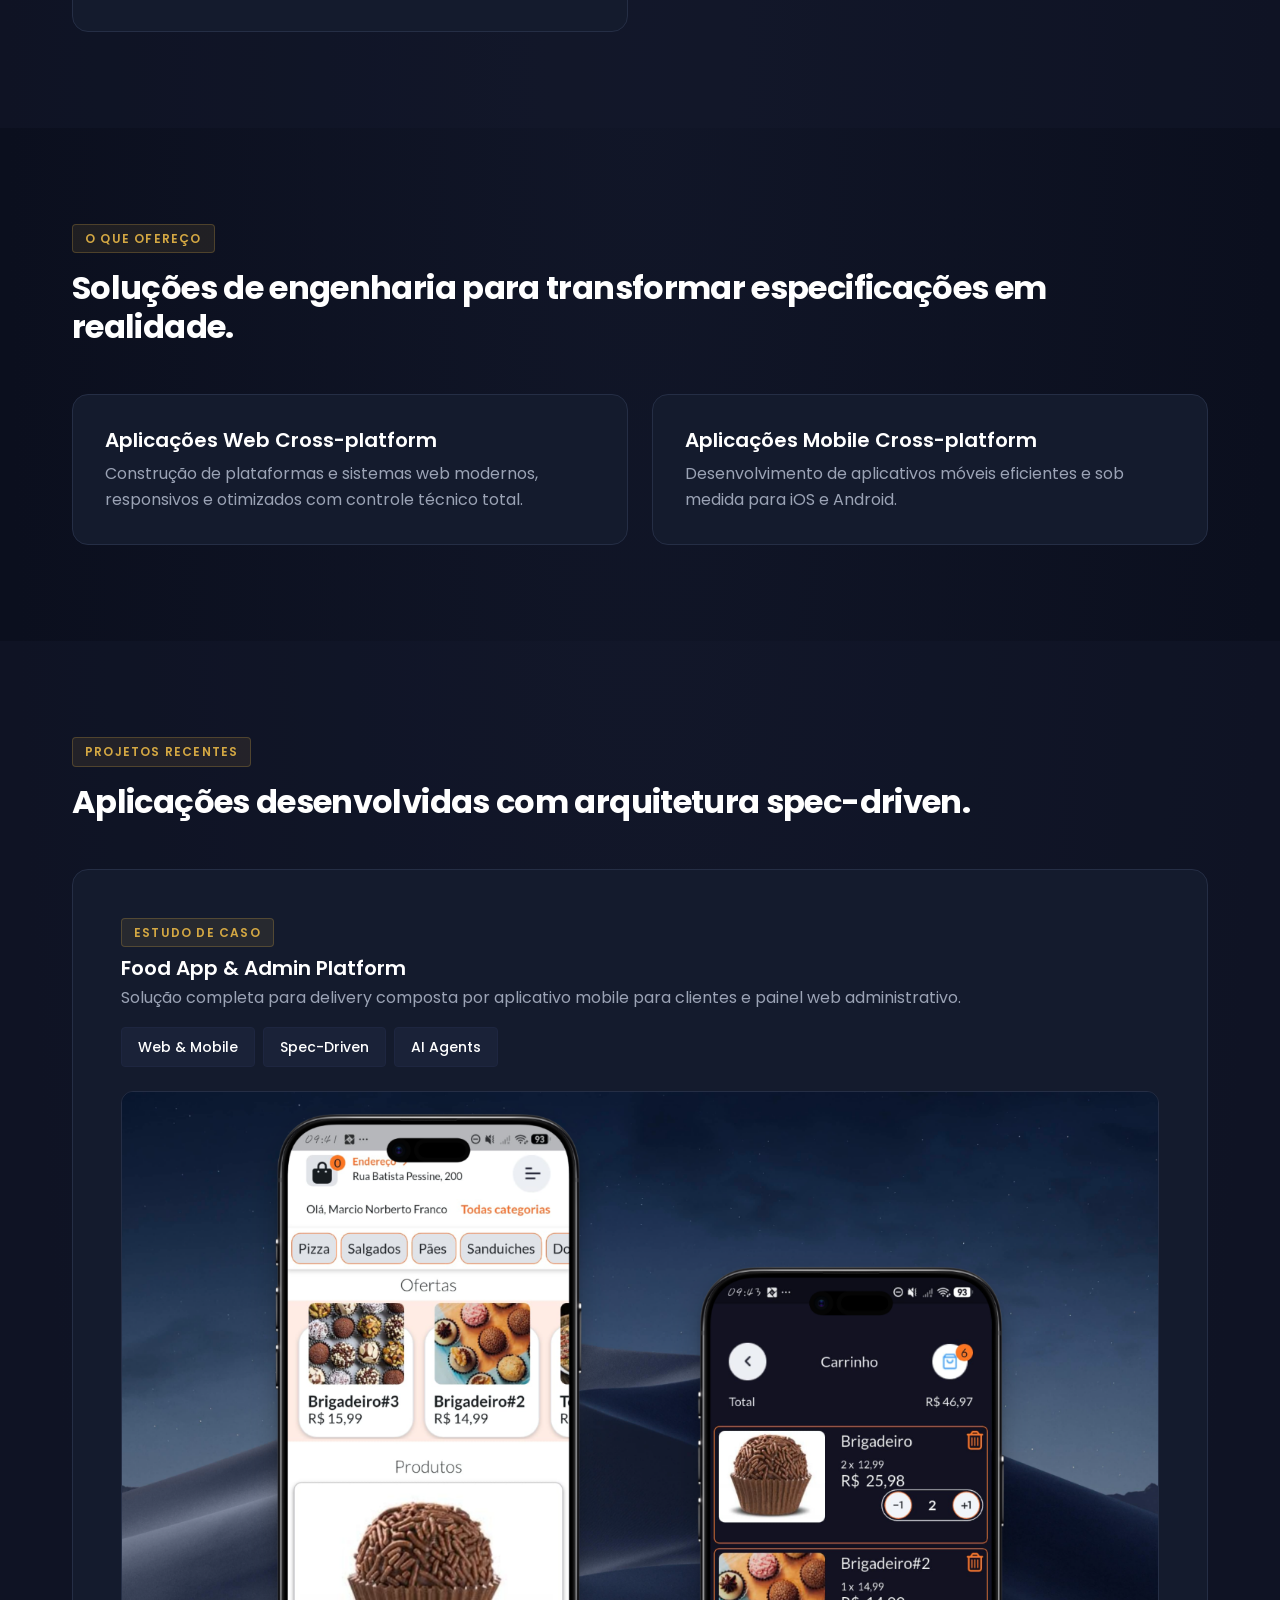
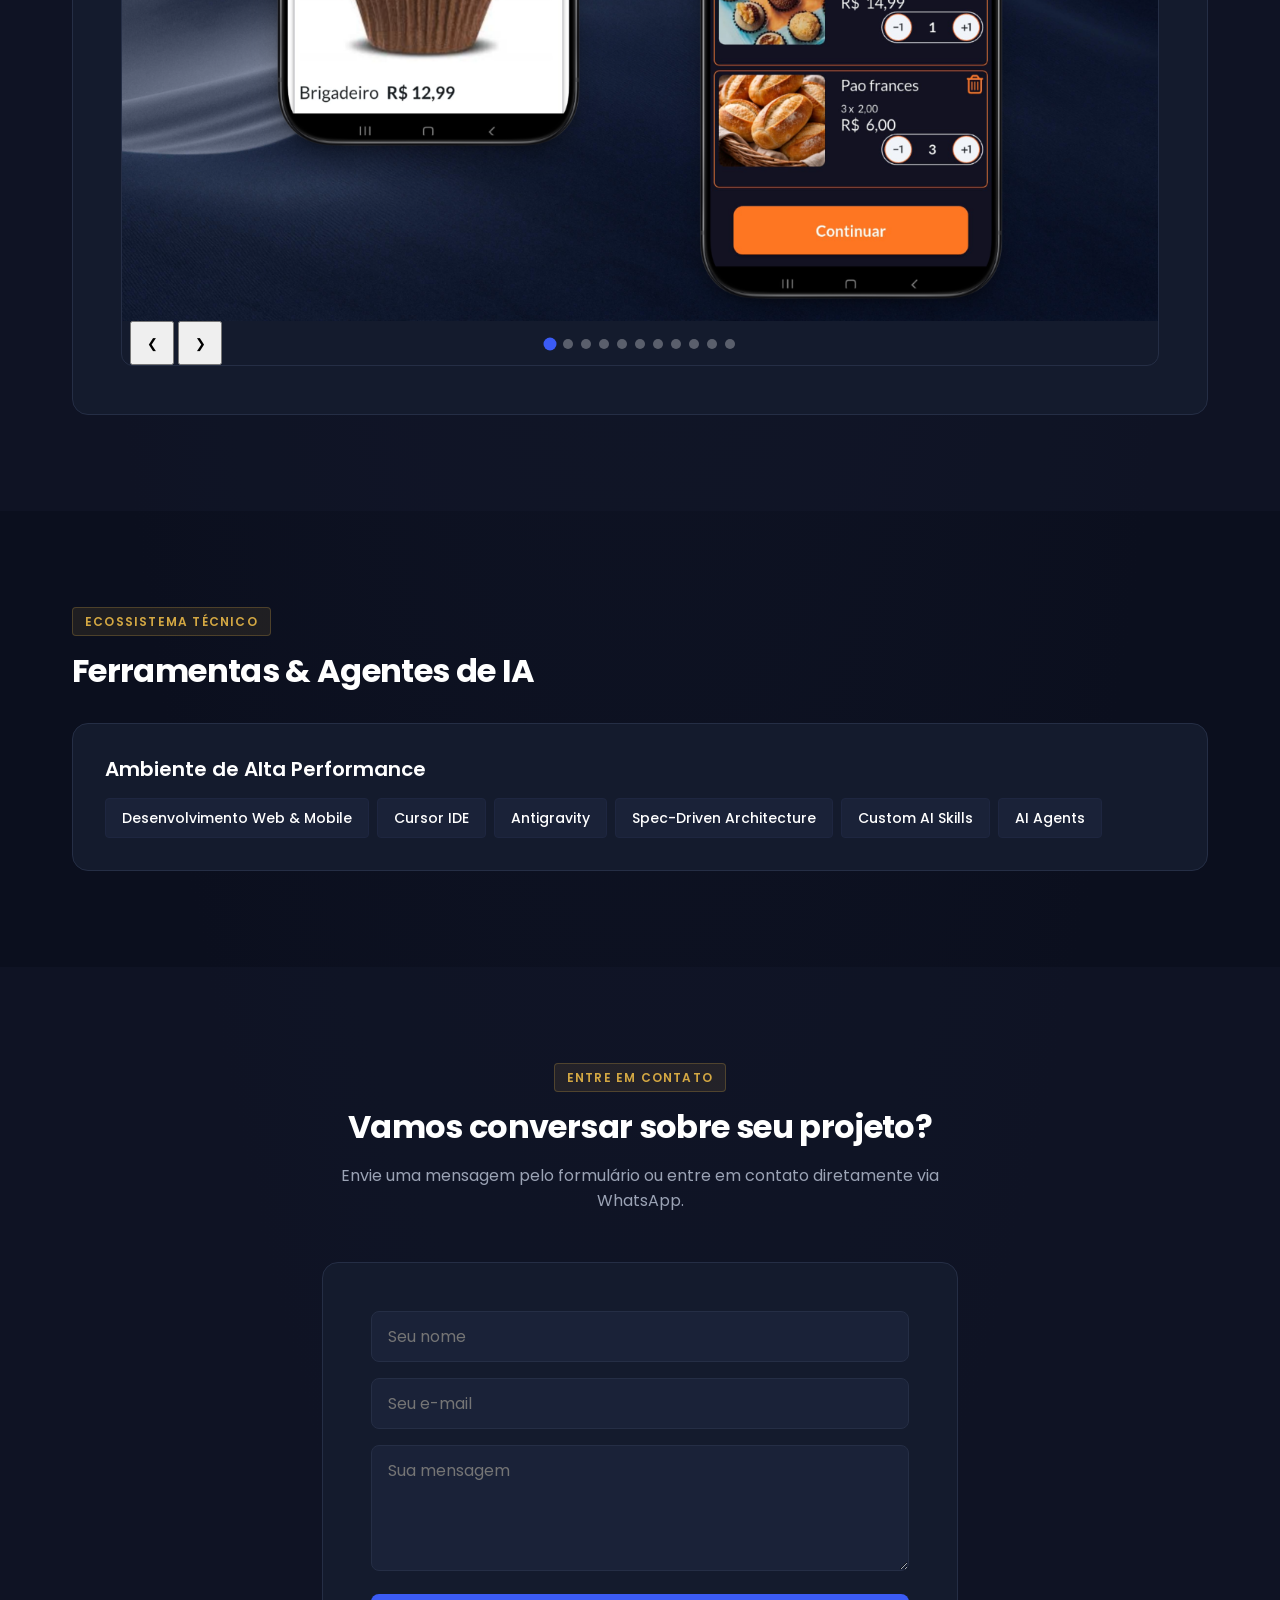
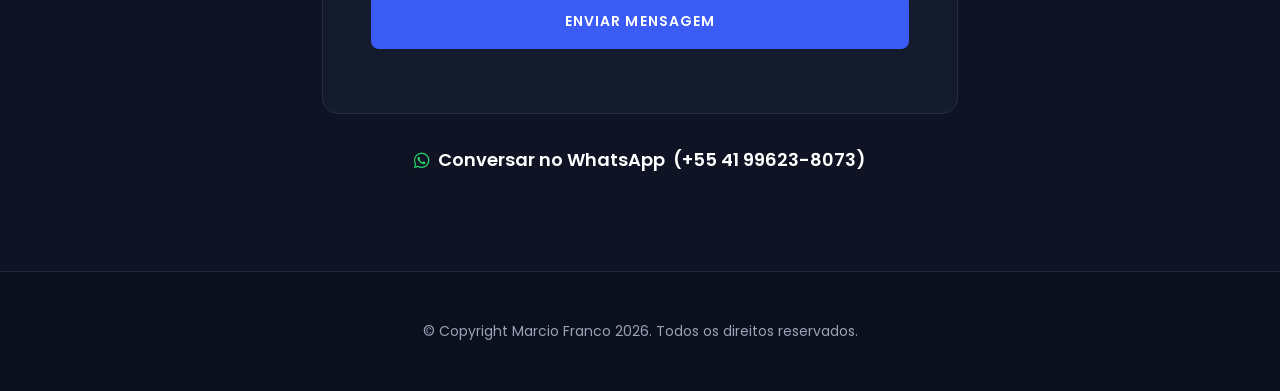
==== commit 78a25672: "feat: portfolio UI/UX enhancements and refactoring - Updated CTA button label to 'Entre em Contato' " ====
--- a/index.html
+++ b/index.html
@@ -10,6 +10,7 @@
     <link rel="preconnect" href="https://fonts.gstatic.com" crossorigin>
     <link href="https://fonts.googleapis.com/css2?family=Poppins:ital,wght@0,400;0,500;0,600;0,700;0,800;0,900;1,400&display=swap" rel="stylesheet">
     <link rel="stylesheet" href="https://cdnjs.cloudflare.com/ajax/libs/font-awesome/6.5.1/css/all.min.css">
+	<link rel="icon" type="image/svg+xml" href="favicon.svg">
 
     <!-- CSS Unificado (Design System ONA Brand + Efeitos de Glow e Animação) -->
     <style>
@@ -69,6 +70,27 @@
             font-size: 1rem;
             min-height: 100vh;
             overflow-x: hidden;
+            user-select: none;
+            -webkit-user-select: none;
+            -moz-user-select: none;
+            -ms-user-select: none;
+            -webkit-touch-callout: none;
+        }
+
+        body * {
+            user-select: none;
+            -webkit-user-select: none;
+            -moz-user-select: none;
+            -ms-user-select: none;
+        }
+
+        input,
+        textarea,
+        select {
+            user-select: text;
+            -webkit-user-select: text;
+            -moz-user-select: text;
+            -ms-user-select: text;
         }
 
         /* Tipografia Cinematográfica */
@@ -294,7 +316,8 @@
             margin-top: var(--spacing-xl);
         }
 
-        /* Quadrados Decorativos Animados no Hero */
+
+        /* Quadrados Decorativos Animados no Hero - FLIP CARDS */
         .visual-decor {
             background: var(--color-surface);
             border: 1px solid var(--color-outline);
@@ -308,60 +331,77 @@
         .decor-block {
             aspect-ratio: 1;
             border-radius: var(--rounded-lg);
-            display: flex;
-            flex-direction: column;
-            align-items: center;
-            justify-content: center;
-            font-weight: 800;
-            font-size: 1.125rem;
-            color: var(--color-primary);
             cursor: pointer;
             position: relative;
+            perspective: 1000px;
             user-select: none;
             -webkit-user-select: none;
             -moz-user-select: none;
             -ms-user-select: none;
             touch-action: manipulation;
             -webkit-touch-callout: none;
-            transition: all 0.35s cubic-bezier(0.175, 0.885, 0.32, 1.275);
             border: 1px solid transparent;
         }
 
-        .decor-block,
-        .decor-block * {
-            user-select: none;
-            -webkit-user-select: none;
-            -moz-user-select: none;
-            -ms-user-select: none;
+        .flip-card-inner {
+            position: relative;
+            width: 100%;
+            height: 100%;
+            text-align: center;
+            transition: transform 0.6s cubic-bezier(0.175, 0.885, 0.32, 1.275);
+            transform-style: preserve-3d;
+            border-radius: inherit;
+        }
+
+        .decor-block:hover .flip-card-inner,
+        .decor-block.flipped .flip-card-inner {
+            transform: rotateY(180deg);
+        }
+
+        .flip-card-front, .flip-card-back {
+            position: absolute;
+            width: 100%;
+            height: 100%;
+            -webkit-backface-visibility: hidden;
+            backface-visibility: hidden;
+            border-radius: inherit;
+            display: flex;
+            flex-direction: column;
+            align-items: center;
+            justify-content: center;
+        }
+
+        .flip-card-front {
+            font-weight: 800;
+            font-size: 1.125rem;
+            color: var(--color-primary);
+        }
+
+        .flip-card-back {
+            background-color: var(--color-tertiary);
+            color: white;
+            transform: rotateY(180deg);
+            padding: var(--spacing-sm);
+            font-size: 0.9rem;
+            line-height: 1.3;
+            font-weight: 500;
+            box-shadow: 0 0 25px rgba(59, 91, 245, 0.85);
+            border: 1px solid #5B78FF;
         }
 
         .decor-block span.sub {
             font-size: 0.65rem;
             font-weight: 500;
             opacity: 0.75;
-            transition: opacity 0.3s ease;
             text-transform: uppercase;
             letter-spacing: 0.08em;
             margin-top: 4px;
         }
 
-        .decor-b1 { background-color: rgba(59, 91, 245, 1.0); }
-        .decor-b2 { background-color: rgba(59, 91, 245, 0.7); }
-        .decor-b3 { background-color: rgba(59, 91, 245, 0.4); }
-        .decor-b4 { background-color: rgba(59, 91, 245, 0.2); border: 1px dashed var(--color-tertiary); }
-
-        .decor-block:hover {
-            transform: scale(1.06) translateY(-4px);
-            background-color: var(--color-tertiary) !important;
-            border-color: #5B78FF !important;
-            box-shadow: 0 0 25px rgba(59, 91, 245, 0.85);
-            z-index: 2;
-        }
-
-        .decor-block:hover span.sub {
-            opacity: 1;
-            color: #FFFFFF;
-        }
+        .decor-b1 .flip-card-front { background-color: rgba(59, 91, 245, 1.0); }
+        .decor-b2 .flip-card-front { background-color: rgba(59, 91, 245, 0.7); }
+        .decor-b3 .flip-card-front { background-color: rgba(59, 91, 245, 0.4); }
+        .decor-b4 .flip-card-front { background-color: rgba(59, 91, 245, 0.2); border: 1px dashed var(--color-tertiary); }
 
         /* Efeito Glow Azul nos Cards ao Passar o Mouse */
         .grid-2 {
@@ -542,37 +582,48 @@
             background: #111;
         }
 
+        /* CSS para controles contextuais do Carrossel */
         .carousel-controls {
+                flex-wrap: nowrap;
+                padding: 0 8px; /* Adjust padding on mobile */
+            }
+
+            .carousel-button {
+                width: 44px; /* Fix the width on mobile to maintain circle shape */
+                height: 44px;
+                max-width: none;
+            }
+
+        .carousel-button:hover {
+            background: rgba(59, 91, 245, 0.95);
+            border-color: var(--color-tertiary);
+            transform: scale(1.1);
+        }
+
+        /* Dots Navigation */
+        .carousel-dots {
+            position: absolute;
+            bottom: 16px;
+            left: 50%;
+            transform: translateX(-50%);
             display: flex;
-            justify-content: space-between;
-            gap: var(--spacing-md);
-            margin-top: var(--spacing-lg);
-            padding: 0 var(--spacing-sm);
-            flex-wrap: nowrap;
-        }
-
-        .carousel-button {
-            background: rgba(11, 15, 30, 0.95);
-            border: 1px solid var(--color-outline);
-            color: var(--color-primary);
-            width: 100%;
-            max-width: 180px;
-            height: 48px;
-            border-radius: var(--rounded-md);
+            gap: 8px;
+            z-index: 10;
+        }
+
+        .carousel-dot {
+            width: 10px;
+            height: 10px;
+            border-radius: 50%;
+            background-color: rgba(255, 255, 255, 0.3);
+            border: none;
             cursor: pointer;
-            backdrop-filter: blur(8px);
-            font-size: 1.25rem;
-            transition: transform 0.2s ease, background 0.2s ease;
-            display: inline-flex;
-            align-items: center;
-            justify-content: center;
-            flex: 1;
-            min-width: 0;
-        }
-
-        .carousel-button:hover {
-            transform: translateY(-2px);
-            background: rgba(59, 91, 245, 0.95);
+            transition: all 0.3s ease;
+        }
+
+        .carousel-dot.active {
+            background-color: var(--color-tertiary);
+            transform: scale(1.3);
         }
 
         .image-modal-close {
@@ -631,10 +682,12 @@
 
             .carousel-controls {
                 flex-wrap: nowrap;
+                padding: 0 8px; /* Adjust padding on mobile */
             }
 
             .carousel-button {
-                width: 48%;
+                width: 44px; /* Fix the width on mobile to maintain circle shape */
+                height: 44px;
                 max-width: none;
             }
 
@@ -702,28 +755,56 @@
                         Desenvolvimento acelerado por <b>Agentes de Inteligência Artificial</b> orientado por <b>especificações de alta precisão</b>. Construo produtos digitais mantendo total controle arquitetural.
                     </p>
                     <div class="hero-actions">
-                        <a href="#contact" class="btn btn-primary" data-i18n="btn_contact">Iniciar Projeto</a>
+                        <a href="#contact" class="btn btn-primary" data-i18n="btn_contact">Entre em Contato</a>
                         <a href="#about" class="btn btn-secondary" data-i18n="btn_method">Ver Metodologia</a>
                     </div>
                 </div>
 
                 <!-- Quadrados Decorativos Animados no Hero -->
                 <div class="visual-decor">
-                    <div class="decor-block decor-b1">
-                        SPEC
-                        <span class="sub" data-i18n="spec_sub">Requisitos</span>
+                    <div class="decor-block decor-b1" onclick="this.classList.toggle('flipped')">
+                        <div class="flip-card-inner">
+                            <div class="flip-card-front">
+                                SPEC
+                                <span class="sub" data-i18n="spec_sub">Requisitos</span>
+                            </div>
+                            <div class="flip-card-back" data-i18n="spec_back">
+                                Requisitos & Mapeamento de Regras de Negócio
+                            </div>
+                        </div>
                     </div>
-                    <div class="decor-block decor-b2">
-                        PROMPT
-                        <span class="sub" data-i18n="prompt_sub">Contexto</span>
+                    <div class="decor-block decor-b2" onclick="this.classList.toggle('flipped')">
+                        <div class="flip-card-inner">
+                            <div class="flip-card-front">
+                                PROMPT
+                                <span class="sub" data-i18n="prompt_sub">Contexto</span>
+                            </div>
+                            <div class="flip-card-back" data-i18n="prompt_back">
+                                Contexto, Engenharia de Prompt & Diretrizes
+                            </div>
+                        </div>
                     </div>
-                    <div class="decor-block decor-b3">
-                        AGENT
-                        <span class="sub" data-i18n="agent_sub">Execução</span>
+                    <div class="decor-block decor-b3" onclick="this.classList.toggle('flipped')">
+                        <div class="flip-card-inner">
+                            <div class="flip-card-front">
+                                AGENT
+                                <span class="sub" data-i18n="agent_sub">Execução</span>
+                            </div>
+                            <div class="flip-card-back" data-i18n="agent_back">
+                                Execução Automatizada & Orquestração
+                            </div>
+                        </div>
                     </div>
-                    <div class="decor-block decor-b4">
-                        CODE
-                        <span class="sub" data-i18n="code_sub">Entrega</span>
+                    <div class="decor-block decor-b4" onclick="this.classList.toggle('flipped')">
+                        <div class="flip-card-inner">
+                            <div class="flip-card-front">
+                                CODE
+                                <span class="sub" data-i18n="code_sub">Entrega</span>
+                            </div>
+                            <div class="flip-card-back" data-i18n="code_back">
+                                Entrega, Testes & Validação Cross-Platform
+                            </div>
+                        </div>
                     </div>
                 </div>
             </div>
@@ -738,7 +819,7 @@
                 Marcio Franco — Desenvolvedor Web e Mobile (Cross-platform).
             </h2>
             <p style="max-width: 800px; margin-bottom: var(--spacing-3xl);" data-i18n="about_desc">
-                Sou desenvolvedor Web e Mobile Cross-platform. Atuo na construção de aplicações e projetos de diversos portes utilizando Agentes de IA em ambientes como <b>Cursor</b> e <b>Antigravity</b>, combinando velocidade de entrega com controle arquitetural rigoroso.
+                <b>Spec-Driven Developer | Cross-Platform Solutions | Vibe Coding & AI Workflows</b>. Construo aplicações orientadas por especificações claras (Spec-Driven), com mapeamento sólido de regras de negócio antes do código, garantindo entrega Cross-Platform de alta qualidade para Web e Mobile.
             </p>
 
             <div class="grid-2">
@@ -851,14 +932,13 @@
                         </div>
 
                     </div>
-                </div>
-                <div class="carousel-controls">
-                    <button class="carousel-button" onclick="moveCarousel(-1)" aria-label="Anterior">
-                        ❮
-                    </button>
-                    <button class="carousel-button" onclick="moveCarousel(1)" aria-label="Próximo">
-                        ❯
-                    </button>
+
+                    <div class="carousel-controls">
+                        <button class="carousel-button" onclick="moveCarousel(-1)" aria-label="Anterior">❮</button>
+                        <button class="carousel-button" onclick="moveCarousel(1)" aria-label="Próximo">❯</button>
+                    </div>
+
+                    <div class="carousel-dots" id="carousel-dots-container"></div>
                 </div>
             </div>
         </div>
@@ -942,6 +1022,19 @@
     <script>
         // Lógica do Carrossel do Food App
         let currentSlide = 0;
+        let startX = 0;
+        let endX = 0;
+
+        function updateDots() {
+            const dots = document.querySelectorAll('.carousel-dot');
+            dots.forEach((dot, index) => {
+                if(index === currentSlide) {
+                    dot.classList.add('active');
+                } else {
+                    dot.classList.remove('active');
+                }
+            });
+        }
 
         function moveCarousel(direction) {
             const track = document.getElementById('foodapp-track');
@@ -959,6 +1052,26 @@
             }
 
             track.style.transform = `translateX(-${currentSlide * 100}%)`;
+            updateDots();
+        }
+
+        function goToSlide(index) {
+            const track = document.getElementById('foodapp-track');
+            if (!track) return;
+            currentSlide = index;
+            track.style.transform = `translateX(-${currentSlide * 100}%)`;
+            updateDots();
+        }
+
+        function handleSwipe() {
+            const threshold = 50; // pixels
+            if (startX - endX > threshold) {
+                // Swiped left
+                moveCarousel(1);
+            } else if (endX - startX > threshold) {
+                // Swiped right
+                moveCarousel(-1);
+            }
         }
 
         function openImageModal(src, alt) {
@@ -992,15 +1105,19 @@
                 "hero_tag": "Spec-Driven Architecture & AI Agents",
                 "hero_title": "Arquitetura Inteligente.<br>Vibe Coding Precision.",
                 "hero_desc": "Desenvolvimento acelerado por <b>Agentes de Inteligência Artificial</b> orientado por <b>especificações de alta precisão</b>. Construo produtos digitais mantendo total controle arquitetural.",
-                "btn_contact": "Iniciar Projeto",
+                "btn_contact": "Entre em Contato",
                 "btn_method": "Ver Metodologia",
                 "spec_sub": "Requisitos",
                 "prompt_sub": "Contexto",
                 "agent_sub": "Execução",
                 "code_sub": "Entrega",
+                "spec_back": "Requisitos & Mapeamento de Regras de Negócio",
+                "prompt_back": "Contexto, Engenharia de Prompt & Diretrizes",
+                "agent_back": "Execução Automatizada & Orquestração",
+                "code_back": "Entrega, Testes & Validação Cross-Platform",
                 "about_pretitle": "Sobre mim",
                 "about_title": "Marcio Franco — Desenvolvedor Web e Mobile (Cross-platform).",
-                "about_desc": "Sou desenvolvedor Web e Mobile Cross-platform. Atuo na construção de aplicações e projetos de diversos portes utilizando Agentes de IA em ambientes como <b>Cursor</b> e <b>Antigravity</b>, combinando velocidade de entrega com controle arquitetural rigoroso.",
+                "about_desc": "<b>Spec-Driven Developer | Cross-Platform Solutions | Vibe Coding & AI Workflows</b>. Construo aplicações orientadas por especificações claras (Spec-Driven), com mapeamento sólido de regras de negócio antes do código, garantindo entrega Cross-Platform de alta qualidade para Web e Mobile.",
                 "pillar1_title": "Especificação (Spec)",
                 "pillar1_desc": "Mapeamento claro de regras de negócio, estrutura e requisitos antes do início do desenvolvimento.",
                 "pillar2_title": "Orquestração de IA",
@@ -1039,15 +1156,19 @@
                 "hero_tag": "Spec-Driven Architecture & AI Agents",
                 "hero_title": "Intelligent Architecture.<br>Vibe Coding Precision.",
                 "hero_desc": "Accelerated development powered by <b>AI Agents</b> guided by <b>high-precision specifications</b>. I build digital products maintaining full architectural control.",
-                "btn_contact": "Start Project",
+                "btn_contact": "Get in Touch",
                 "btn_method": "View Methodology",
                 "spec_sub": "Requirements",
                 "prompt_sub": "Context",
                 "agent_sub": "Execution",
                 "code_sub": "Delivery",
+                "spec_back": "Requirements & Business Rules Mapping",
+                "prompt_back": "Context, Prompt Engineering & Guidelines",
+                "agent_back": "Automated Execution & Orchestration",
+                "code_back": "Delivery, Testing & Cross-Platform Validation",
                 "about_pretitle": "About Me",
                 "about_title": "Marcio Franco — Web and Mobile Developer (Cross-platform).",
-                "about_desc": "I am a Cross-platform Web and Mobile developer. I build custom applications for projects of all sizes using AI Agents in environments like <b>Cursor</b> and <b>Antigravity</b>, combining delivery speed with rigorous architectural control.",
+                "about_desc": "<b>Spec-Driven Developer | Cross-Platform Solutions | Vibe Coding & AI Workflows</b>. I build applications driven by clear specifications (Spec-Driven), with solid mapping of business rules before coding, ensuring high-quality Cross-Platform delivery for Web and Mobile.",
                 "pillar1_title": "Specification (Spec)",
                 "pillar1_desc": "Clear mapping of business rules, structure, and requirements before development starts.",
                 "pillar2_title": "AI Orchestration",
@@ -1143,6 +1264,30 @@
                 });
             }
 
+            // Generate Carousel Dots and Handle Swipe
+            const track = document.getElementById('foodapp-track');
+            const dotsContainer = document.getElementById('carousel-dots-container');
+            if (track && dotsContainer) {
+                const totalSlides = track.querySelectorAll('.carousel-slide').length;
+                for (let i = 0; i < totalSlides; i++) {
+                    const dot = document.createElement('button');
+                    dot.classList.add('carousel-dot');
+                    if (i === 0) dot.classList.add('active');
+                    dot.setAttribute('aria-label', `Slide ${i + 1}`);
+                    dot.addEventListener('click', () => goToSlide(i));
+                    dotsContainer.appendChild(dot);
+                }
+
+                track.addEventListener('touchstart', e => {
+                    startX = e.changedTouches[0].screenX;
+                }, { passive: true });
+
+                track.addEventListener('touchend', e => {
+                    endX = e.changedTouches[0].screenX;
+                    handleSwipe();
+                }, { passive: true });
+            }
+
             const carouselImages = document.querySelectorAll('.carousel-slide img');
             carouselImages.forEach(img => {
                 img.style.cursor = 'zoom-in';
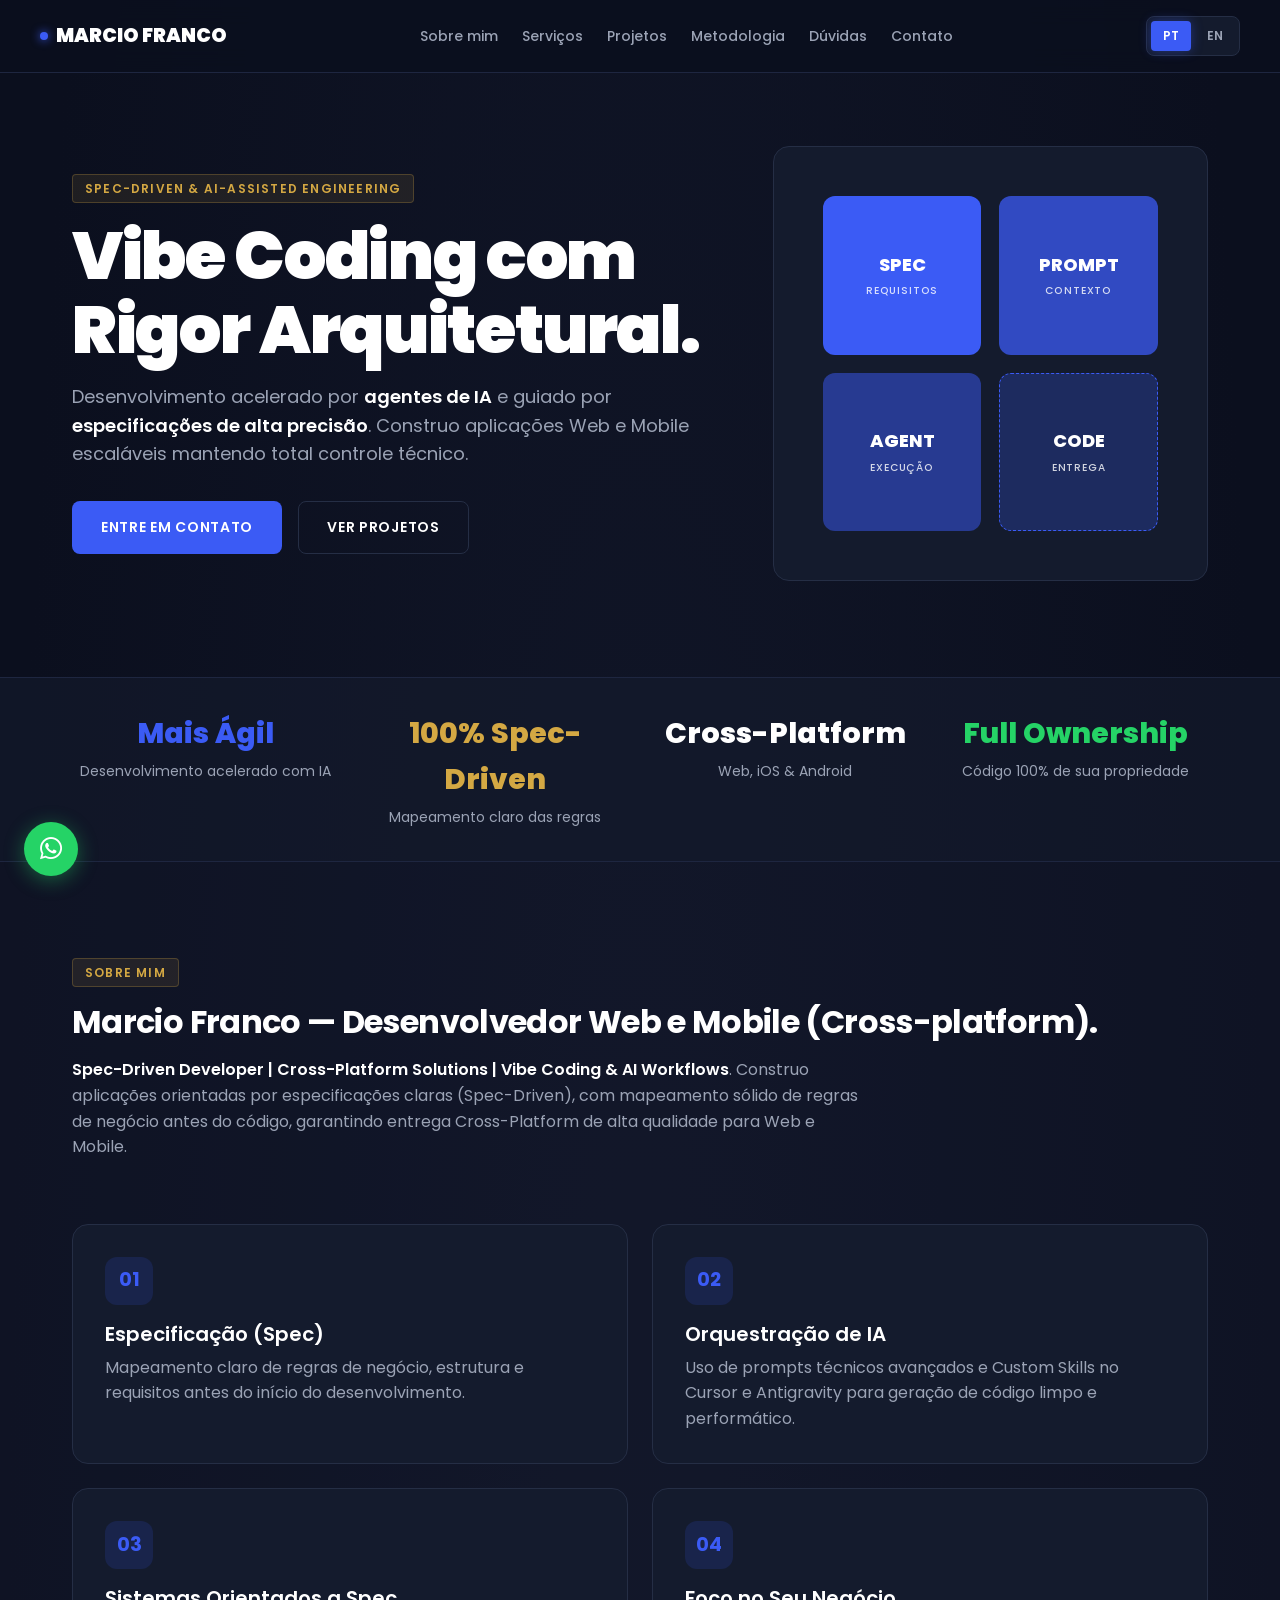
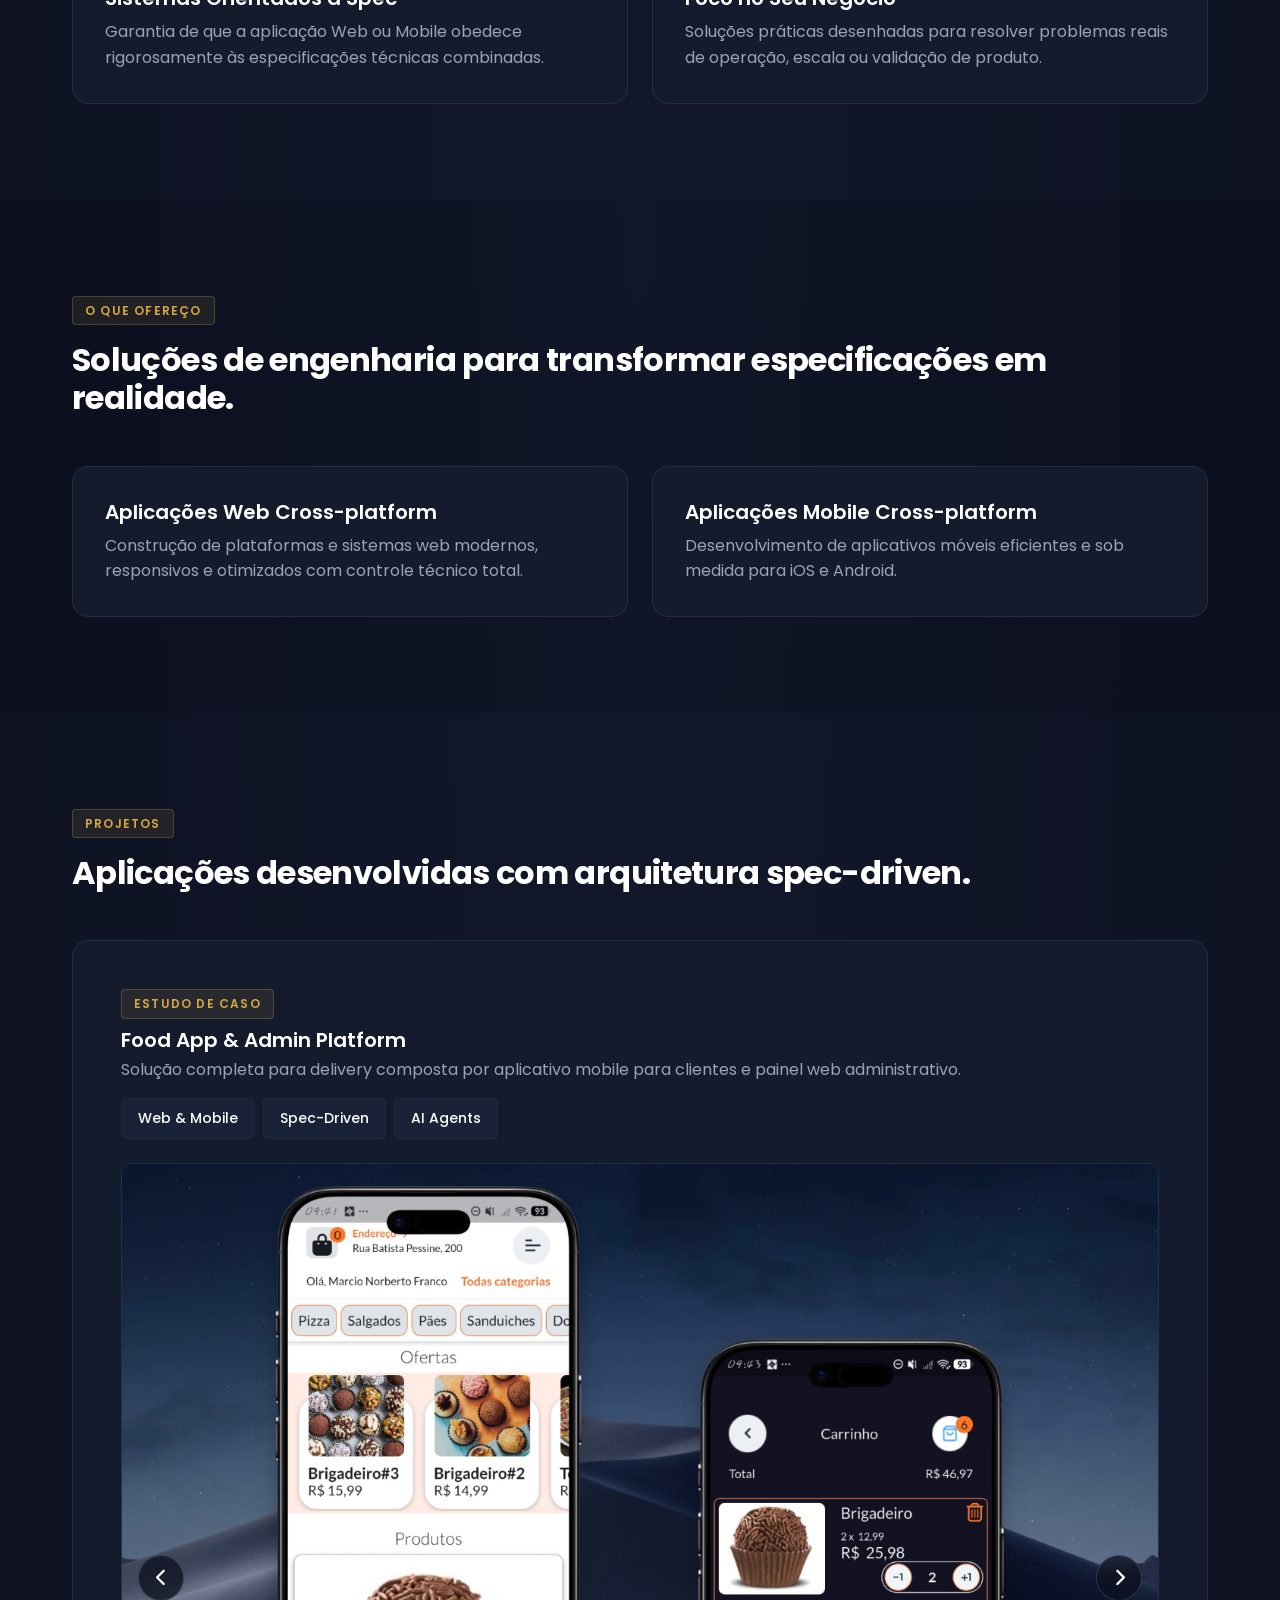
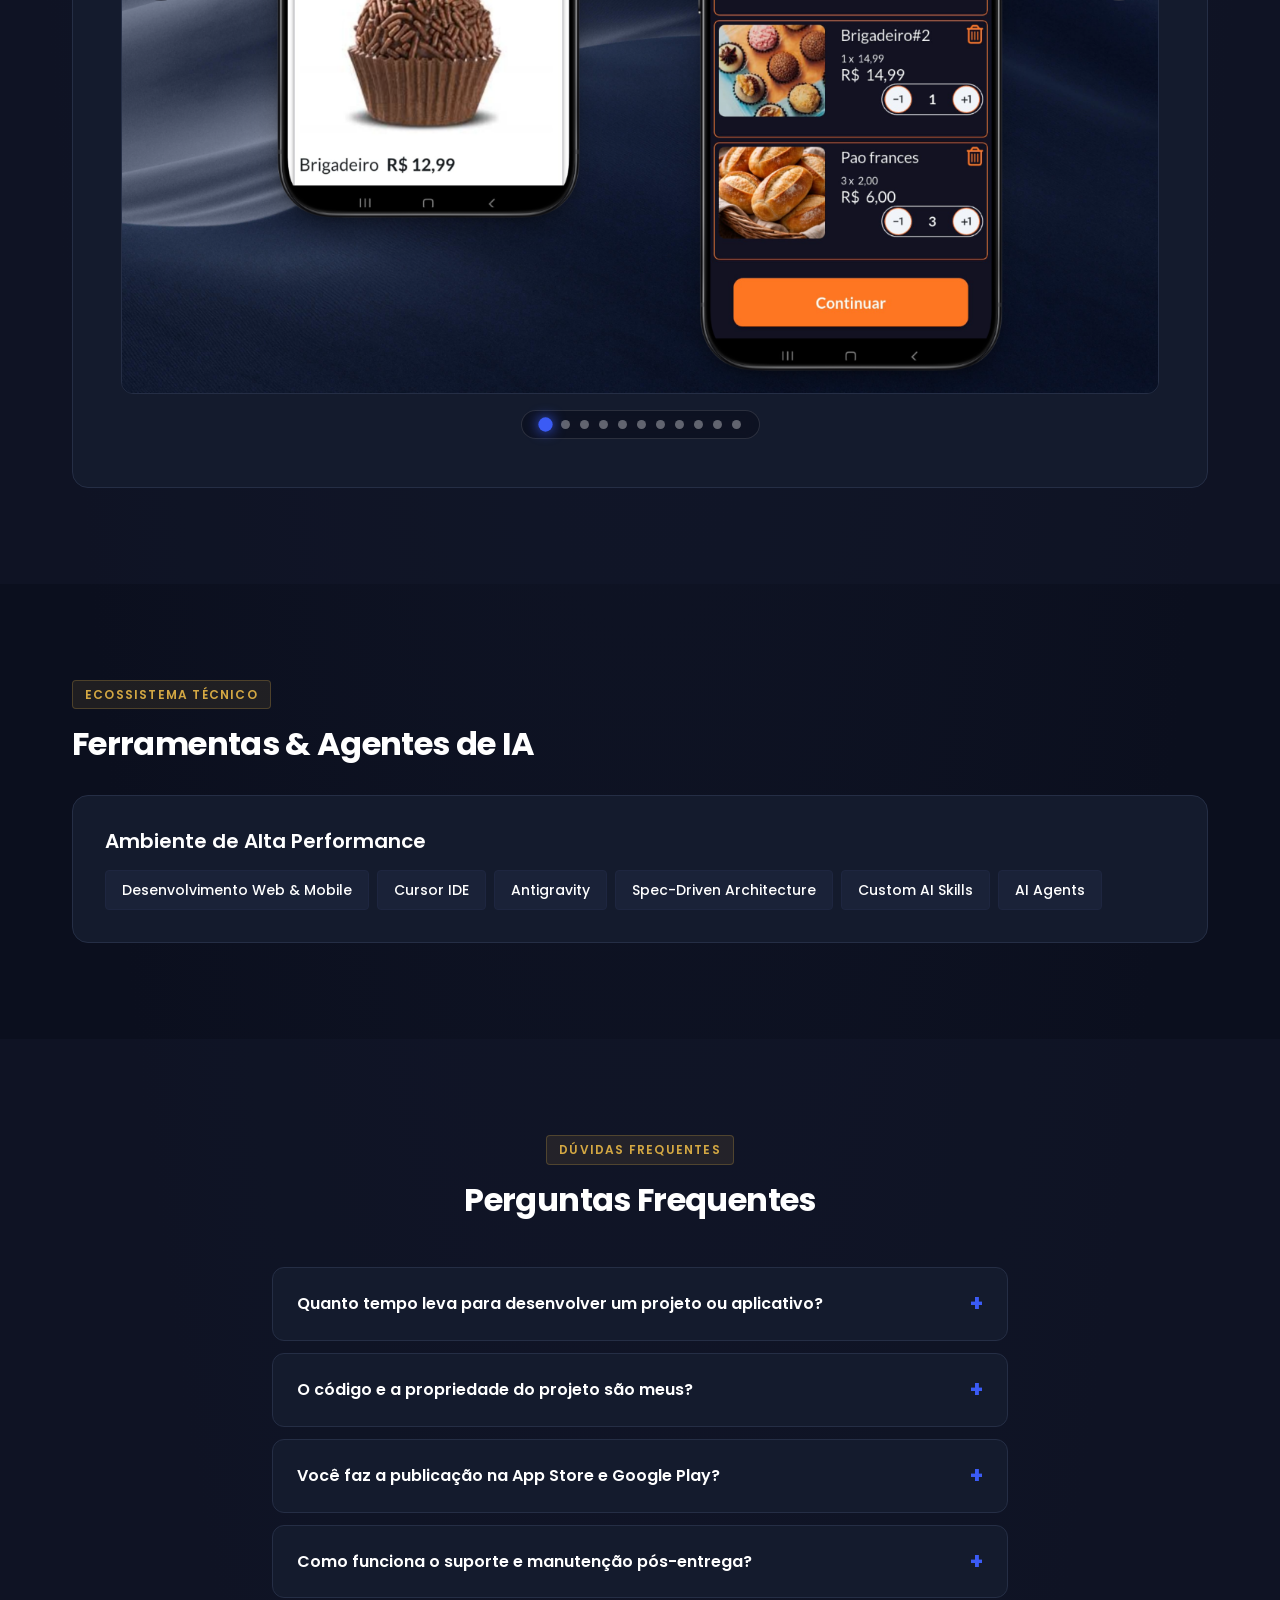
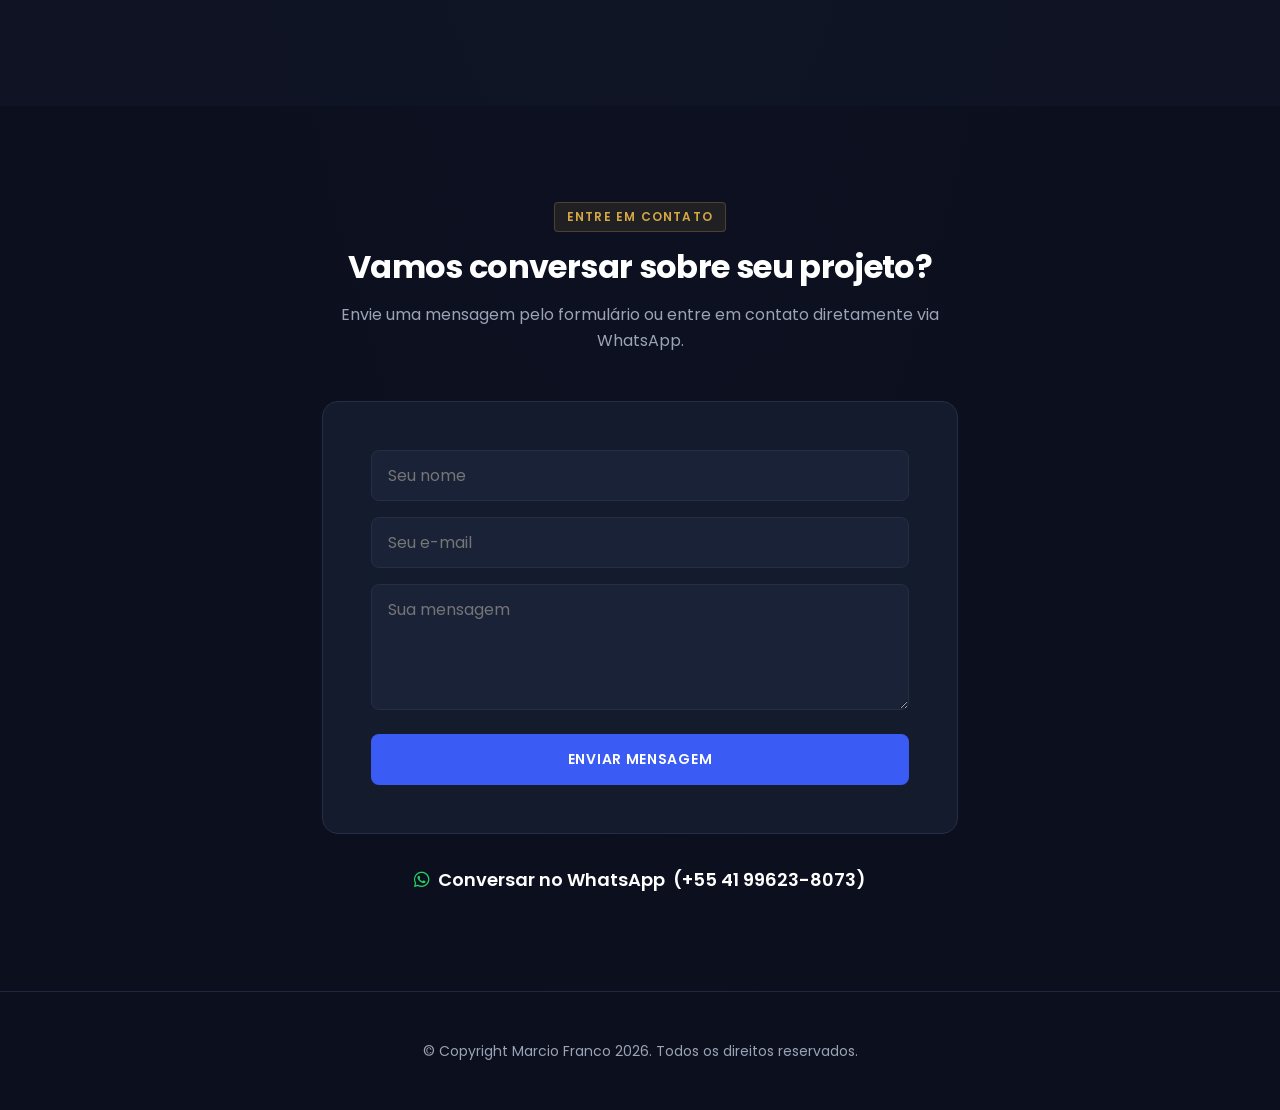
==== commit abc51aff: "feat: atualiza layout, feedback do form e ajustes mobile" ====
--- a/index.html
+++ b/index.html
@@ -3,14 +3,23 @@
 <head>
     <meta charset="UTF-8">
     <meta name="viewport" content="width=device-width, initial-scale=1.0">
-    <title>Marcio Franco | Vibe Code & Spec-Driven Development</title>
+    <title>Marcio Franco | Vibe Coding & Spec-Driven Development</title>
     
-    <!-- Google Fonts: Poppins (ONA Brand Design System) -->
+    <!-- PWA / Web App Meta Tags -->
+    <meta name="theme-color" content="#0B0F1E">
+    <meta name="apple-mobile-web-app-capable" content="yes">
+    <meta name="apple-mobile-web-app-status-bar-style" content="black-translucent">
+    <meta name="apple-mobile-web-app-title" content="Marcio Franco">
+    <meta name="application-name" content="Marcio Franco">
+    <link rel="manifest" href="manifest.json">
+    
+    <!-- Fonts & Icons -->
     <link rel="preconnect" href="https://fonts.googleapis.com">
     <link rel="preconnect" href="https://fonts.gstatic.com" crossorigin>
     <link href="https://fonts.googleapis.com/css2?family=Poppins:ital,wght@0,400;0,500;0,600;0,700;0,800;0,900;1,400&display=swap" rel="stylesheet">
     <link rel="stylesheet" href="https://cdnjs.cloudflare.com/ajax/libs/font-awesome/6.5.1/css/all.min.css">
-	<link rel="icon" type="image/svg+xml" href="favicon.svg">
+    <link rel="icon" type="image/svg+xml" href="favicon.svg">
+    <link rel="apple-touch-icon" href="favicon.svg">
 
     <!-- CSS Unificado (Design System ONA Brand + Efeitos de Glow e Animação) -->
     <style>
@@ -55,6 +64,26 @@
             box-sizing: border-box;
             margin: 0;
             padding: 0;
+            -webkit-tap-highlight-color: transparent;
+        }
+
+        /* Desativa a seleção acidental de texto e o menu de cópia no mobile */
+        html, body {
+            -webkit-touch-callout: none; /* Desativa o menu pop-up de copiar/compartilhar no iOS */
+            -webkit-user-select: none;   /* Safari / Chrome no iOS e Android */
+            -khtml-user-select: none;
+            -moz-user-select: none;
+            -ms-user-select: none;
+            user-select: none;           /* Padrão */
+        }
+
+        /* Garante que o usuário consiga clicar e digitar normalmente nos campos de formulário */
+        input, textarea, select {
+            -webkit-user-select: text !important;
+            -moz-user-select: text !important;
+            -ms-user-select: text !important;
+            user-select: text !important;
+            -webkit-touch-callout: default !important;
         }
 
         html {
@@ -70,27 +99,6 @@
             font-size: 1rem;
             min-height: 100vh;
             overflow-x: hidden;
-            user-select: none;
-            -webkit-user-select: none;
-            -moz-user-select: none;
-            -ms-user-select: none;
-            -webkit-touch-callout: none;
-        }
-
-        body * {
-            user-select: none;
-            -webkit-user-select: none;
-            -moz-user-select: none;
-            -ms-user-select: none;
-        }
-
-        input,
-        textarea,
-        select {
-            user-select: text;
-            -webkit-user-select: text;
-            -moz-user-select: text;
-            -ms-user-select: text;
         }
 
         /* Tipografia Cinematográfica */
@@ -100,16 +108,16 @@
         }
 
         .display-lg {
-            font-size: clamp(2.5rem, 6vw, 4.5rem);
+            font-size: clamp(2.3rem, 5.5vw, 4.2rem);
             font-weight: 900;
-            line-height: 1.05;
-            letter-spacing: -0.03em;
+            line-height: 1.1;
+            letter-spacing: -0.02em;
         }
 
         .display-md {
-            font-size: clamp(2rem, 4vw, 3.5rem);
+            font-size: clamp(1.8rem, 3.5vw, 3rem);
             font-weight: 800;
-            line-height: 1.08;
+            line-height: 1.15;
             letter-spacing: -0.02em;
         }
 
@@ -125,6 +133,7 @@
             font-weight: 600;
             line-height: 1.3;
             margin-bottom: var(--spacing-sm);
+            color: var(--color-primary);
         }
 
         .label-tag {
@@ -146,7 +155,6 @@
             font-weight: 600;
         }
 
-        /* Estrutura do Layout */
         .container {
             max-width: 1200px;
             margin: 0 auto;
@@ -157,15 +165,16 @@
             padding: var(--spacing-4xl) 0;
         }
 
-        /* Navegação Superior Fixa */
+        /* Navbar */
         .navbar {
             position: fixed;
             top: 0;
             left: 0;
             width: 100%;
             z-index: 1000;
-            background: rgba(11, 15, 30, 0.85);
+            background: rgba(11, 15, 30, 0.88);
             backdrop-filter: blur(12px);
+            -webkit-backdrop-filter: blur(12px);
             border-bottom: 1px solid var(--color-outline-variant);
             padding: var(--spacing-md) var(--spacing-xl);
         }
@@ -179,7 +188,7 @@
         }
 
         .logo {
-            font-size: 1.25rem;
+            font-size: 1.2rem;
             font-weight: 900;
             color: var(--color-primary);
             text-decoration: none;
@@ -249,21 +258,18 @@
             display: inline-flex;
             align-items: center;
             justify-content: center;
-            padding: 16px 32px;
+            gap: 8px;
+            padding: 14px 28px;
             border-radius: var(--rounded-md);
             font-family: var(--font-family);
             font-size: 0.875rem;
             font-weight: 600;
-            letter-spacing: 0.08em;
+            letter-spacing: 0.05em;
             text-transform: uppercase;
             text-decoration: none;
             cursor: pointer;
             transition: all 0.3s ease;
             border: 1px solid transparent;
-            user-select: none;
-            -webkit-user-select: none;
-            -moz-user-select: none;
-            -ms-user-select: none;
         }
 
         .btn-primary {
@@ -292,7 +298,7 @@
 
         /* Hero */
         .hero-section {
-            padding-top: calc(var(--spacing-4xl) + 60px);
+            padding-top: calc(var(--spacing-4xl) + 50px);
             padding-bottom: var(--spacing-4xl);
         }
 
@@ -316,8 +322,7 @@
             margin-top: var(--spacing-xl);
         }
 
-
-        /* Quadrados Decorativos Animados no Hero - FLIP CARDS */
+        /* Flip Cards (Independentes no clique, zoom leve no hover) */
         .visual-decor {
             background: var(--color-surface);
             border: 1px solid var(--color-outline);
@@ -336,11 +341,16 @@
             perspective: 1000px;
             user-select: none;
             -webkit-user-select: none;
-            -moz-user-select: none;
-            -ms-user-select: none;
             touch-action: manipulation;
-            -webkit-touch-callout: none;
             border: 1px solid transparent;
+            transition: transform 0.3s cubic-bezier(0.25, 1, 0.5, 1), box-shadow 0.3s ease;
+        }
+
+        @media (hover: hover) {
+            .decor-block:hover {
+                transform: translateY(-4px) scale(1.02);
+                box-shadow: 0 8px 24px rgba(59, 91, 245, 0.25);
+            }
         }
 
         .flip-card-inner {
@@ -351,9 +361,10 @@
             transition: transform 0.6s cubic-bezier(0.175, 0.885, 0.32, 1.275);
             transform-style: preserve-3d;
             border-radius: inherit;
-        }
-
-        .decor-block:hover .flip-card-inner,
+            pointer-events: none;
+        }
+
+        .decor-block.is-flipped .flip-card-inner,
         .decor-block.flipped .flip-card-inner {
             transform: rotateY(180deg);
         }
@@ -369,6 +380,7 @@
             flex-direction: column;
             align-items: center;
             justify-content: center;
+            padding: 12px;
         }
 
         .flip-card-front {
@@ -382,7 +394,7 @@
             color: white;
             transform: rotateY(180deg);
             padding: var(--spacing-sm);
-            font-size: 0.9rem;
+            font-size: 0.85rem;
             line-height: 1.3;
             font-weight: 500;
             box-shadow: 0 0 25px rgba(59, 91, 245, 0.85);
@@ -392,18 +404,44 @@
         .decor-block span.sub {
             font-size: 0.65rem;
             font-weight: 500;
-            opacity: 0.75;
+            opacity: 0.8;
             text-transform: uppercase;
             letter-spacing: 0.08em;
             margin-top: 4px;
         }
 
         .decor-b1 .flip-card-front { background-color: rgba(59, 91, 245, 1.0); }
-        .decor-b2 .flip-card-front { background-color: rgba(59, 91, 245, 0.7); }
-        .decor-b3 .flip-card-front { background-color: rgba(59, 91, 245, 0.4); }
-        .decor-b4 .flip-card-front { background-color: rgba(59, 91, 245, 0.2); border: 1px dashed var(--color-tertiary); }
-
-        /* Efeito Glow Azul nos Cards ao Passar o Mouse */
+        .decor-b2 .flip-card-front { background-color: rgba(59, 91, 245, 0.75); }
+        .decor-b3 .flip-card-front { background-color: rgba(59, 91, 245, 0.5); }
+        .decor-b4 .flip-card-front { background-color: rgba(59, 91, 245, 0.25); border: 1px dashed var(--color-tertiary); }
+
+        /* Stats Bar */
+        .stats-bar {
+            background-color: rgba(20, 27, 45, 0.6);
+            border-top: 1px solid var(--color-outline-variant);
+            border-bottom: 1px solid var(--color-outline-variant);
+            padding: var(--spacing-xl) 0;
+        }
+
+        .stats-grid {
+            display: grid;
+            grid-template-columns: repeat(auto-fit, minmax(200px, 1fr));
+            gap: var(--spacing-lg);
+            text-align: center;
+        }
+
+        .stat-item h3 {
+            font-size: 1.8rem;
+            margin-bottom: 4px;
+            font-weight: 800;
+        }
+
+        .stat-item p {
+            font-size: 0.875rem;
+            color: var(--color-secondary);
+        }
+
+        /* Grids & Cards */
         .grid-2 {
             display: grid;
             grid-template-columns: 1fr;
@@ -431,14 +469,6 @@
             transform: translateY(-4px);
         }
 
-        .glow-hover,
-        .card {
-            user-select: none;
-            -webkit-user-select: none;
-            -moz-user-select: none;
-            -ms-user-select: none;
-        }
-
         .card-icon {
             width: 48px;
             height: 48px;
@@ -449,6 +479,7 @@
             justify-content: center;
             margin-bottom: var(--spacing-md);
             color: var(--color-tertiary);
+            font-size: 1.2rem;
             font-weight: 700;
             transition: all 0.3s ease;
         }
@@ -484,7 +515,363 @@
             transform: translateY(-2px);
         }
 
-        /* Formulário de Contato */
+        /* Carrossel de Projetos (Responsive & Native Touch) */
+        .folio-card {
+            margin-top: var(--spacing-2xl);
+            padding: var(--spacing-2xl);
+        }
+
+        .carousel-container {
+            position: relative;
+            overflow: hidden;
+            border-radius: var(--rounded-lg);
+            border: 1px solid var(--color-outline);
+            background: var(--color-surface);
+        }
+
+        .carousel-track {
+            display: flex;
+            overflow-x: auto;
+            scroll-snap-type: x mandatory;
+            scroll-behavior: smooth;
+            -webkit-overflow-scrolling: touch;
+            scrollbar-width: none;
+            -ms-overflow-style: none;
+        }
+
+        .carousel-track::-webkit-scrollbar {
+            display: none;
+        }
+
+        .carousel-slide {
+            flex: 0 0 100%;
+            min-width: 100%;
+            scroll-snap-align: start;
+            scroll-snap-stop: always;
+            box-sizing: border-box;
+            display: flex;
+            align-items: center;
+            justify-content: center;
+        }
+
+        .carousel-slide img {
+            width: 100%;
+            height: auto;
+            display: block;
+            cursor: zoom-in;
+            user-select: none;
+            -webkit-user-select: none;
+            -webkit-user-drag: none;
+        }
+
+        /* Setas Laterais Desktop */
+        .carousel-arrow {
+            position: absolute;
+            top: 50%;
+            transform: translateY(-50%);
+            width: 46px;
+            height: 46px;
+            background: rgba(11, 15, 30, 0.75);
+            backdrop-filter: blur(8px);
+            -webkit-backdrop-filter: blur(8px);
+            border: 1px solid rgba(255, 255, 255, 0.15);
+            color: var(--color-primary);
+            border-radius: var(--rounded-full);
+            display: flex;
+            align-items: center;
+            justify-content: center;
+            cursor: pointer;
+            z-index: 10;
+            transition: all 0.25s ease;
+            font-size: 1.1rem;
+        }
+
+        .carousel-arrow:hover {
+            background: var(--color-tertiary);
+            border-color: var(--color-tertiary);
+            color: #FFFFFF;
+            box-shadow: 0 0 16px rgba(59, 91, 245, 0.6);
+            transform: translateY(-50%) scale(1.08);
+        }
+
+        .carousel-arrow-prev {
+            left: 16px;
+        }
+
+        .carousel-arrow-next {
+            right: 16px;
+        }
+
+        /* Dots Navigation (Fora e abaixo da imagem em fluxo normal) */
+        .carousel-dots {
+            position: static;
+            display: flex;
+            align-items: center;
+            justify-content: center;
+            flex-wrap: wrap;
+            gap: 10px;
+            margin-top: var(--spacing-md);
+            padding: 8px 18px;
+            width: fit-content;
+            margin-left: auto;
+            margin-right: auto;
+            background: rgba(11, 15, 30, 0.65);
+            backdrop-filter: blur(8px);
+            -webkit-backdrop-filter: blur(8px);
+            border-radius: var(--rounded-full);
+            border: 1px solid rgba(255, 255, 255, 0.12);
+        }
+
+        .carousel-dot {
+            width: 9px;
+            height: 9px;
+            border-radius: 50%;
+            background-color: rgba(255, 255, 255, 0.35);
+            border: none;
+            cursor: pointer;
+            padding: 0;
+            transition: all 0.25s ease;
+        }
+
+        .carousel-dot:hover {
+            background-color: rgba(255, 255, 255, 0.75);
+        }
+
+        .carousel-dot.active {
+            background-color: var(--color-tertiary);
+            box-shadow: 0 0 10px var(--color-tertiary);
+            transform: scale(1.3);
+            width: 11px;
+            height: 11px;
+        }
+
+        /* FAQ Accordion */
+        .faq-item {
+            background-color: var(--color-surface);
+            border: 1px solid var(--color-outline);
+            border-radius: var(--rounded-lg);
+            margin-bottom: 12px;
+            overflow: hidden;
+            transition: border-color 0.2s;
+        }
+
+        .faq-item summary {
+            padding: 18px 24px;
+            font-weight: 600;
+            color: var(--color-primary);
+            cursor: pointer;
+            list-style: none;
+            display: flex;
+            justify-content: space-between;
+            align-items: center;
+        }
+
+        .faq-item summary::-webkit-details-marker { display: none; }
+
+        .faq-item summary::after {
+            content: "+";
+            font-size: 1.4rem;
+            color: var(--color-tertiary);
+            font-weight: 700;
+        }
+
+        .faq-item[open] summary::after { content: "−"; }
+        .faq-item[open] { border-color: var(--color-tertiary); }
+
+        .faq-content {
+            padding: 0 24px 20px 24px;
+            color: var(--color-secondary);
+            font-size: 0.95rem;
+            line-height: 1.6;
+        }
+
+        /* Lightbox / Modal de Zoom */
+        .image-modal-overlay {
+            position: fixed;
+            inset: 0;
+            background: rgba(11, 15, 30, 0.92);
+            backdrop-filter: blur(10px);
+            -webkit-backdrop-filter: blur(10px);
+            display: flex;
+            align-items: center;
+            justify-content: center;
+            padding: var(--spacing-xl);
+            opacity: 0;
+            visibility: hidden;
+            transition: opacity 0.25s ease, visibility 0.25s ease;
+            z-index: 2000;
+        }
+
+        .image-modal-overlay.visible {
+            opacity: 1;
+            visibility: visible;
+        }
+
+        .image-modal-content {
+            position: relative;
+            max-width: 92vw;
+            max-height: 90vh;
+            display: flex;
+            flex-direction: column;
+            align-items: center;
+            justify-content: center;
+            border-radius: var(--rounded-xl);
+            box-shadow: 0 0 40px rgba(0, 0, 0, 0.7);
+        }
+
+        .image-modal-img {
+            max-width: 100%;
+            max-height: 82vh;
+            width: auto;
+            height: auto;
+            display: block;
+            border-radius: var(--rounded-lg);
+            object-fit: contain;
+            border: 1px solid var(--color-outline);
+            background: #0B0F1E;
+        }
+
+        .image-modal-close {
+            position: absolute;
+            top: -16px;
+            right: -16px;
+            background: rgba(20, 27, 45, 0.95);
+            border: 1px solid rgba(255, 255, 255, 0.25);
+            color: var(--color-primary);
+            width: 40px;
+            height: 40px;
+            border-radius: var(--rounded-full);
+            display: flex;
+            align-items: center;
+            justify-content: center;
+            cursor: pointer;
+            font-size: 1.15rem;
+            line-height: 1;
+            transition: all 0.2s ease;
+            z-index: 2010;
+            box-shadow: 0 4px 12px rgba(0, 0, 0, 0.5);
+        }
+
+        .image-modal-close:hover {
+            transform: scale(1.1);
+            background: var(--color-tertiary);
+            border-color: var(--color-tertiary);
+        }
+
+        .image-modal-caption {
+            margin-top: 10px;
+            color: var(--color-secondary);
+            font-size: 0.875rem;
+            text-align: center;
+        }
+
+        /* Modal / Toast de Feedback de Contato */
+        .feedback-modal-overlay {
+            position: fixed;
+            inset: 0;
+            background: rgba(11, 15, 30, 0.85);
+            backdrop-filter: blur(8px);
+            -webkit-backdrop-filter: blur(8px);
+            display: flex;
+            align-items: center;
+            justify-content: center;
+            padding: var(--spacing-md);
+            opacity: 0;
+            visibility: hidden;
+            transition: opacity 0.3s ease, visibility 0.3s ease;
+            z-index: 2500;
+        }
+
+        .feedback-modal-overlay.visible {
+            opacity: 1;
+            visibility: visible;
+        }
+
+        .feedback-modal-content {
+            position: relative;
+            background-color: var(--color-surface);
+            border: 1px solid var(--color-outline);
+            border-radius: var(--rounded-xl);
+            padding: var(--spacing-2xl) var(--spacing-xl);
+            max-width: 440px;
+            width: 100%;
+            text-align: center;
+            box-shadow: 0 10px 40px rgba(0, 0, 0, 0.6);
+            transform: scale(0.92);
+            transition: transform 0.3s cubic-bezier(0.175, 0.885, 0.32, 1.275);
+        }
+
+        .feedback-modal-overlay.visible .feedback-modal-content {
+            transform: scale(1);
+        }
+
+        .feedback-modal-close {
+            position: absolute;
+            top: 14px;
+            right: 14px;
+            background: rgba(255, 255, 255, 0.05);
+            border: 1px solid var(--color-outline);
+            color: var(--color-secondary);
+            width: 36px;
+            height: 36px;
+            border-radius: var(--rounded-full);
+            display: flex;
+            align-items: center;
+            justify-content: center;
+            cursor: pointer;
+            font-size: 1rem;
+            transition: all 0.2s ease;
+        }
+
+        .feedback-modal-close:hover {
+            color: var(--color-primary);
+            background: var(--color-surface-container);
+            border-color: var(--color-tertiary);
+        }
+
+        .feedback-icon {
+            width: 64px;
+            height: 64px;
+            border-radius: 50%;
+            margin: 0 auto var(--spacing-md);
+            display: flex;
+            align-items: center;
+            justify-content: center;
+            font-size: 2rem;
+        }
+
+        .feedback-icon.success {
+            background: rgba(37, 211, 102, 0.15);
+            color: #25D366;
+            box-shadow: 0 0 20px rgba(37, 211, 102, 0.3);
+        }
+
+        .feedback-icon.error {
+            background: rgba(245, 59, 59, 0.15);
+            color: #F53B3B;
+            box-shadow: 0 0 20px rgba(245, 59, 59, 0.3);
+        }
+
+        .feedback-title {
+            font-size: 1.35rem;
+            font-weight: 700;
+            color: var(--color-primary);
+            margin-bottom: var(--spacing-xs);
+        }
+
+        .feedback-message {
+            font-size: 0.95rem;
+            color: var(--color-secondary);
+            line-height: 1.5;
+            margin-bottom: var(--spacing-xl);
+        }
+
+        .feedback-btn {
+            width: 100%;
+            padding: 12px 24px;
+        }
+
+        /* Formulário */
         .form-group {
             margin-bottom: var(--spacing-md);
             text-align: left;
@@ -508,11 +895,34 @@
             box-shadow: 0 0 12px rgba(59, 91, 245, 0.3);
         }
 
-        /* Botão Flutuante de Voltar ao Topo */
+        /* Botões Flutuantes */
+        .whatsapp-float {
+            position: fixed;
+            bottom: 24px;
+            left: 24px;
+            width: 54px;
+            height: 54px;
+            background-color: #25D366;
+            color: #FFFFFF;
+            border-radius: var(--rounded-full);
+            display: flex;
+            align-items: center;
+            justify-content: center;
+            font-size: 1.6rem;
+            box-shadow: 0 4px 20px rgba(37, 211, 102, 0.4);
+            z-index: 1500;
+            text-decoration: none;
+            transition: transform 0.25s ease;
+        }
+
+        .whatsapp-float:hover {
+            transform: scale(1.1);
+        }
+
         .back-to-top {
             position: fixed;
-            bottom: 30px;
-            right: 30px;
+            bottom: 24px;
+            right: 24px;
             width: 48px;
             height: 48px;
             background: var(--color-surface);
@@ -542,169 +952,6 @@
             transform: translateY(-4px);
         }
 
-        .image-modal-overlay {
-            position: fixed;
-            inset: 0;
-            background: rgba(11, 15, 30, 0.88);
-            backdrop-filter: blur(8px);
-            display: flex;
-            align-items: center;
-            justify-content: center;
-            padding: var(--spacing-4xl);
-            opacity: 0;
-            visibility: hidden;
-            transition: opacity 0.25s ease, visibility 0.25s ease;
-            z-index: 2000;
-        }
-
-        .image-modal-overlay.visible {
-            opacity: 1;
-            visibility: visible;
-        }
-
-        .image-modal-content {
-            position: relative;
-            max-width: 95%;
-            max-height: 95%;
-            width: 100%;
-            border-radius: var(--rounded-xl);
-            overflow: hidden;
-            box-shadow: 0 0 40px rgba(0, 0, 0, 0.45);
-        }
-
-        .image-modal-img {
-            width: 100%;
-            height: auto;
-            display: block;
-            border-radius: var(--rounded-xl);
-            max-height: calc(100vh - 140px);
-            object-fit: contain;
-            background: #111;
-        }
-
-        /* CSS para controles contextuais do Carrossel */
-        .carousel-controls {
-                flex-wrap: nowrap;
-                padding: 0 8px; /* Adjust padding on mobile */
-            }
-
-            .carousel-button {
-                width: 44px; /* Fix the width on mobile to maintain circle shape */
-                height: 44px;
-                max-width: none;
-            }
-
-        .carousel-button:hover {
-            background: rgba(59, 91, 245, 0.95);
-            border-color: var(--color-tertiary);
-            transform: scale(1.1);
-        }
-
-        /* Dots Navigation */
-        .carousel-dots {
-            position: absolute;
-            bottom: 16px;
-            left: 50%;
-            transform: translateX(-50%);
-            display: flex;
-            gap: 8px;
-            z-index: 10;
-        }
-
-        .carousel-dot {
-            width: 10px;
-            height: 10px;
-            border-radius: 50%;
-            background-color: rgba(255, 255, 255, 0.3);
-            border: none;
-            cursor: pointer;
-            transition: all 0.3s ease;
-        }
-
-        .carousel-dot.active {
-            background-color: var(--color-tertiary);
-            transform: scale(1.3);
-        }
-
-        .image-modal-close {
-            position: absolute;
-            top: 16px;
-            right: 16px;
-            background: rgba(20, 27, 45, 0.9);
-            border: 1px solid rgba(255, 255, 255, 0.15);
-            color: var(--color-primary);
-            width: 44px;
-            height: 44px;
-            border-radius: var(--rounded-full);
-            display: flex;
-            align-items: center;
-            justify-content: center;
-            cursor: pointer;
-            font-size: 1.1rem;
-            transition: transform 0.2s ease, background 0.2s ease;
-        }
-
-        .image-modal-close:hover {
-            transform: scale(1.05);
-            background: rgba(59, 91, 245, 0.95);
-        }
-
-        .image-modal-caption {
-            margin-top: 12px;
-            color: var(--color-secondary);
-            font-size: 0.95rem;
-            text-align: center;
-        }
-
-        @media (max-width: 767px) {
-            .image-modal-overlay {
-                padding: 12px;
-            }
-
-            .image-modal-content {
-                max-width: 100%;
-                max-height: calc(100vh - 24px);
-                width: 100%;
-            }
-
-            .image-modal-img {
-                width: 100%;
-                max-width: 100vw;
-                max-height: calc(100vh - 80px);
-            }
-
-            .image-modal-close {
-                top: 10px;
-                right: 10px;
-                width: 40px;
-                height: 40px;
-            }
-
-            .carousel-controls {
-                flex-wrap: nowrap;
-                padding: 0 8px; /* Adjust padding on mobile */
-            }
-
-            .carousel-button {
-                width: 44px; /* Fix the width on mobile to maintain circle shape */
-                height: 44px;
-                max-width: none;
-            }
-
-            .whatsapp-link {
-                font-size: 1rem;
-                justify-content: center;
-                white-space: normal;
-            }
-
-            .whatsapp-number {
-                display: block;
-                width: 100%;
-                text-align: center;
-                font-weight: 500;
-            }
-        }
-
         /* Rodapé */
         footer {
             border-top: 1px solid var(--color-outline-variant);
@@ -717,6 +964,72 @@
             .nav-links { display: none; }
             .container { padding: 0 var(--spacing-md); }
             .btn { width: 100%; }
+
+            .folio-card {
+                padding: var(--spacing-md) var(--spacing-sm);
+                margin-top: var(--spacing-lg);
+            }
+
+            .carousel-slide img {
+                width: 100%;
+                max-height: 80vh;
+                object-fit: contain;
+            }
+
+            .carousel-arrow {
+                display: none;
+            }
+
+            .carousel-dots {
+                margin-top: 14px;
+                padding: 6px 14px;
+                gap: 8px;
+            }
+
+            .carousel-dot {
+                width: 8px;
+                height: 8px;
+            }
+
+            .carousel-dot.active {
+                width: 10px;
+                height: 10px;
+            }
+
+            .image-modal-overlay {
+                padding: 16px;
+            }
+
+            .image-modal-content {
+                max-width: 100%;
+                max-height: 95vh;
+            }
+
+            .image-modal-img {
+                max-height: 75vh;
+                border-radius: var(--rounded-md);
+            }
+
+            .image-modal-close {
+                top: -12px;
+                right: -8px;
+                width: 36px;
+                height: 36px;
+                font-size: 1rem;
+            }
+
+            .whatsapp-link {
+                font-size: 1rem;
+                justify-content: center;
+                white-space: normal;
+            }
+
+            .whatsapp-number {
+                display: block;
+                width: 100%;
+                text-align: center;
+                font-weight: 500;
+            }
         }
     </style>
 </head>
@@ -734,6 +1047,7 @@
                 <li><a href="#services" data-i18n="menu_services">Serviços</a></li>
                 <li><a href="#folio" data-i18n="menu_folio">Projetos</a></li>
                 <li><a href="#stack" data-i18n="menu_stack">Metodologia</a></li>
+                <li><a href="#faq" data-i18n="menu_faq">Dúvidas</a></li>
                 <li><a href="#contact" data-i18n="menu_contact">Contato</a></li>
             </ul>
 
@@ -749,20 +1063,20 @@
         <div class="container">
             <div class="hero-grid">
                 <div>
-                    <span class="label-tag" data-i18n="hero_tag">Spec-Driven Architecture & AI Agents</span>
-                    <h1 class="display-lg" data-i18n="hero_title">Arquitetura Inteligente.<br>Vibe Coding Precision.</h1>
+                    <span class="label-tag" data-i18n="hero_tag">Spec-Driven & AI-Assisted Engineering</span>
+                    <h1 class="display-lg" data-i18n="hero_title">Vibe Coding com Rigor Arquitetural.</h1>
                     <p style="margin-top: var(--spacing-md); font-size: 1.125rem;" data-i18n="hero_desc">
-                        Desenvolvimento acelerado por <b>Agentes de Inteligência Artificial</b> orientado por <b>especificações de alta precisão</b>. Construo produtos digitais mantendo total controle arquitetural.
+                        Desenvolvimento acelerado por <b>agentes de IA</b> e guiado por <b>especificações de alta precisão</b>. Construo aplicações Web e Mobile escaláveis mantendo total controle técnico.
                     </p>
                     <div class="hero-actions">
                         <a href="#contact" class="btn btn-primary" data-i18n="btn_contact">Entre em Contato</a>
-                        <a href="#about" class="btn btn-secondary" data-i18n="btn_method">Ver Metodologia</a>
+                        <a href="#folio" class="btn btn-secondary" data-i18n="btn_projects">Ver Projetos</a>
                     </div>
                 </div>
 
                 <!-- Quadrados Decorativos Animados no Hero -->
                 <div class="visual-decor">
-                    <div class="decor-block decor-b1" onclick="this.classList.toggle('flipped')">
+                    <div class="decor-block decor-b1">
                         <div class="flip-card-inner">
                             <div class="flip-card-front">
                                 SPEC
@@ -773,7 +1087,7 @@
                             </div>
                         </div>
                     </div>
-                    <div class="decor-block decor-b2" onclick="this.classList.toggle('flipped')">
+                    <div class="decor-block decor-b2">
                         <div class="flip-card-inner">
                             <div class="flip-card-front">
                                 PROMPT
@@ -784,7 +1098,7 @@
                             </div>
                         </div>
                     </div>
-                    <div class="decor-block decor-b3" onclick="this.classList.toggle('flipped')">
+                    <div class="decor-block decor-b3">
                         <div class="flip-card-inner">
                             <div class="flip-card-front">
                                 AGENT
@@ -795,7 +1109,7 @@
                             </div>
                         </div>
                     </div>
-                    <div class="decor-block decor-b4" onclick="this.classList.toggle('flipped')">
+                    <div class="decor-block decor-b4">
                         <div class="flip-card-inner">
                             <div class="flip-card-front">
                                 CODE
@@ -811,6 +1125,30 @@
         </div>
     </section>
 
+    <!-- Stats Bar -->
+    <div class="stats-bar">
+        <div class="container">
+            <div class="stats-grid">
+                <div class="stat-item">
+                    <h3 style="color: var(--color-tertiary);" data-i18n="stat1_val">Mais Ágil</h3>
+                    <p data-i18n="stat1_desc">Desenvolvimento acelerado com IA</p>
+                </div>
+                <div class="stat-item">
+                    <h3 style="color: var(--color-accent);" data-i18n="stat2_val">100% Spec-Driven</h3>
+                    <p data-i18n="stat2_desc">Mapeamento claro das regras</p>
+                </div>
+                <div class="stat-item">
+                    <h3 style="color: var(--color-primary);" data-i18n="stat3_val">Cross-Platform</h3>
+                    <p data-i18n="stat3_desc">Web, iOS & Android</p>
+                </div>
+                <div class="stat-item">
+                    <h3 style="color: #25D366;" data-i18n="stat4_val">Full Ownership</h3>
+                    <p data-i18n="stat4_desc">Código 100% de sua propriedade</p>
+                </div>
+            </div>
+        </div>
+    </div>
+
     <!-- Sobre Mim Section -->
     <section id="about" style="background-color: rgba(20, 27, 45, 0.4);">
         <div class="container">
@@ -846,6 +1184,14 @@
                         Garantia de que a aplicação Web ou Mobile obedece rigorosamente às especificações técnicas combinadas.
                     </p>
                 </div>
+
+                <div class="card glow-hover">
+                    <div class="card-icon">04</div>
+                    <h3 class="h3-title" data-i18n="pillar4_title">Foco no Seu Negócio</h3>
+                    <p data-i18n="pillar4_desc">
+                        Soluções práticas desenhadas para resolver problemas reais de operação, escala ou validação de produto.
+                    </p>
+                </div>
             </div>
         </div>
     </section>
@@ -870,13 +1216,13 @@
         </div>
     </section>
 
-    <!-- Projetos / Folio com Carrossel do Food App (11 Imagens) -->
+    <!-- Projetos / Folio com Carrossel do Food App -->
     <section id="folio" style="background-color: rgba(20, 27, 45, 0.4);">
         <div class="container">
-            <span class="label-tag" data-i18n="folio_tag">Projetos Recentes</span>
+            <span class="label-tag" data-i18n="folio_tag">Projetos</span>
             <h2 class="h2-title display-md" data-i18n="folio_title">Aplicações desenvolvidas com arquitetura spec-driven.</h2>
 
-            <div class="card glow-hover" style="margin-top: var(--spacing-2xl); padding: var(--spacing-2xl);">
+            <div class="card glow-hover folio-card">
                 <!-- Cabeçalho do Card Food App -->
                 <div style="display: flex; justify-content: space-between; align-items: center; flex-wrap: wrap; gap: var(--spacing-md); margin-bottom: var(--spacing-lg);">
                     <div>
@@ -893,53 +1239,55 @@
                     </div>
                 </div>
 
-                <!-- Carrossel de 11 Imagens Reais da pasta images/folio -->
-                <div class="carousel-container" style="position: relative; overflow: hidden; border-radius: var(--rounded-lg); border: 1px solid var(--color-outline);">
-                    <div class="carousel-track" id="foodapp-track" style="display: flex; transition: transform 0.4s cubic-bezier(0.25, 1, 0.5, 1);">
-                        
-                        <div class="carousel-slide" style="min-width: 100%; box-sizing: border-box;">
-                            <img src="images/folio/500shots_so.png" alt="Food App - Screen 1" style="width: 100%; height: auto; display: block;">
+                <!-- Carrossel de Imagens Reais da pasta images/folio -->
+                <div class="carousel-container">
+                    <div class="carousel-track" id="foodapp-track">
+                        <div class="carousel-slide">
+                            <img src="images/folio/500shots_so.png" alt="Food App - Dashboard & Pedidos">
                         </div>
-                        <div class="carousel-slide" style="min-width: 100%; box-sizing: border-box;">
-                            <img src="images/folio/185shots_so.png" alt="Food App - Screen 2" style="width: 100%; height: auto; display: block;">
+                        <div class="carousel-slide">
+                            <img src="images/folio/185shots_so.png" alt="Food App - Cardápio & Categorias">
                         </div>
-                        <div class="carousel-slide" style="min-width: 100%; box-sizing: border-box;">
-                            <img src="images/folio/370shots_so.png" alt="Food App - Screen 3" style="width: 100%; height: auto; display: block;">
+                        <div class="carousel-slide">
+                            <img src="images/folio/370shots_so.png" alt="Food App - Detalhes do Produto">
                         </div>
-                        <div class="carousel-slide" style="min-width: 100%; box-sizing: border-box;">
-                            <img src="images/folio/394shots_so.png" alt="Food App - Screen 4" style="width: 100%; height: auto; display: block;">
+                        <div class="carousel-slide">
+                            <img src="images/folio/394shots_so.png" alt="Food App - Carrinho & Checkout">
                         </div>
-                        <div class="carousel-slide" style="min-width: 100%; box-sizing: border-box;">
-                            <img src="images/folio/720shots_so.png" alt="Food App - Screen 5" style="width: 100%; height: auto; display: block;">
+                        <div class="carousel-slide">
+                            <img src="images/folio/720shots_so.png" alt="Food App - Acompanhamento em Tempo Real">
                         </div>
-                        <div class="carousel-slide" style="min-width: 100%; box-sizing: border-box;">
-                            <img src="images/folio/739shots_so.png" alt="Food App - Screen 6" style="width: 100%; height: auto; display: block;">
+                        <div class="carousel-slide">
+                            <img src="images/folio/739shots_so.png" alt="Food App - Perfil & Histórico">
                         </div>
-                        <div class="carousel-slide" style="min-width: 100%; box-sizing: border-box;">
-                            <img src="images/folio/984shots_so.png" alt="Food App - Screen 7" style="width: 100%; height: auto; display: block;">
+                        <div class="carousel-slide">
+                            <img src="images/folio/984shots_so.png" alt="Food App - Painel Admin">
                         </div>
-                        <div class="carousel-slide" style="min-width: 100%; box-sizing: border-box;">
-                            <img src="images/folio/988shots_so.png" alt="Food App - Screen 8" style="width: 100%; height: auto; display: block;">
+                        <div class="carousel-slide">
+                            <img src="images/folio/988shots_so.png" alt="Food App - Gestão de Pedidos">
                         </div>
-                        <div class="carousel-slide" style="min-width: 100%; box-sizing: border-box;">
-                            <img src="images/folio/image1.png" alt="Food App - Screen 9" style="width: 100%; height: auto; display: block;">
+                        <div class="carousel-slide">
+                            <img src="images/folio/image1.png" alt="Food App - Mobile Screen 1">
                         </div>
-                        <div class="carousel-slide" style="min-width: 100%; box-sizing: border-box;">
-                            <img src="images/folio/image2.png" alt="Food App - Screen 10" style="width: 100%; height: auto; display: block;">
+                        <div class="carousel-slide">
+                            <img src="images/folio/image2.png" alt="Food App - Mobile Screen 2">
                         </div>
-                        <div class="carousel-slide" style="min-width: 100%; box-sizing: border-box;">
-                            <img src="images/folio/image3.png" alt="Food App - Screen 11" style="width: 100%; height: auto; display: block;">
+                        <div class="carousel-slide">
+                            <img src="images/folio/image3.png" alt="Food App - Mobile Screen 3">
                         </div>
-
                     </div>
 
-                    <div class="carousel-controls">
-                        <button class="carousel-button" onclick="moveCarousel(-1)" aria-label="Anterior">❮</button>
-                        <button class="carousel-button" onclick="moveCarousel(1)" aria-label="Próximo">❯</button>
-                    </div>
-
-                    <div class="carousel-dots" id="carousel-dots-container"></div>
+                    <!-- Controles do Carrossel Desktop (Setas Laterais) -->
+                    <button class="carousel-arrow carousel-arrow-prev" onclick="moveCarousel(-1)" aria-label="Anterior">
+                        <i class="fa-solid fa-chevron-left"></i>
+                    </button>
+                    <button class="carousel-arrow carousel-arrow-next" onclick="moveCarousel(1)" aria-label="Próximo">
+                        <i class="fa-solid fa-chevron-right"></i>
+                    </button>
                 </div>
+
+                <!-- Indicadores de Página (Dots) abaixo da imagem -->
+                <div class="carousel-dots" id="carousel-dots-container"></div>
             </div>
         </div>
     </section>
@@ -964,8 +1312,48 @@
         </div>
     </section>
 
+    <!-- FAQ Section -->
+    <section id="faq" style="background-color: rgba(20, 27, 45, 0.4);">
+        <div class="container" style="max-width: 800px;">
+            <div style="text-align: center; margin-bottom: var(--spacing-2xl);">
+                <span class="label-tag" data-i18n="faq_tag">Dúvidas Frequentes</span>
+                <h2 class="h2-title display-md" data-i18n="faq_title">Perguntas Frequentes</h2>
+            </div>
+
+            <div class="faq-list">
+                <details class="faq-item">
+                    <summary data-i18n="faq1_q">Quanto tempo leva para desenvolver um projeto ou aplicativo?</summary>
+                    <div class="faq-content" data-i18n="faq1_a">
+                        O prazo varia de acordo com a complexidade e escopo das regras de negócio. Graças à metodologia Spec-Driven combinada com agentes de IA, o tempo de entrega é significativamente mais rápido do que no desenvolvimento tradicional, mantendo arquitetura limpa e testes rigorosos.
+                    </div>
+                </details>
+
+                <details class="faq-item">
+                    <summary data-i18n="faq2_q">O código e a propriedade do projeto são meus?</summary>
+                    <div class="faq-content" data-i18n="faq2_a">
+                        <b>Sim, 100%.</b> Ao finalizar o projeto, todos os repositórios Git, documentação de regras de negócio, assets e acessos são integralmente transferidos para você.
+                    </div>
+                </details>
+
+                <details class="faq-item">
+                    <summary data-i18n="faq3_q">Você faz a publicação na App Store e Google Play?</summary>
+                    <div class="faq-content" data-i18n="faq3_a">
+                        Sim! Cuido da geração das builds de produção, preparação de assets e acompanhamento do processo de homologação e aprovação nas lojas da Apple e Google.
+                    </div>
+                </details>
+
+                <details class="faq-item">
+                    <summary data-i18n="faq4_q">Como funciona o suporte e manutenção pós-entrega?</summary>
+                    <div class="faq-content" data-i18n="faq4_a">
+                        Todo projeto inclui um período de garantia de 30 dias para eventuais correções e ajustes de estabilidade, além da possibilidade de pacotes para evolução contínua e novas funcionalidades.
+                    </div>
+                </details>
+            </div>
+        </div>
+    </section>
+
     <!-- Contato Section -->
-    <section id="contact" style="background-color: rgba(20, 27, 45, 0.4);">
+    <section id="contact">
         <div class="container" style="max-width: 700px; text-align: center;">
             <span class="label-tag" data-i18n="contact_tag">Entre em contato</span>
             <h2 class="h2-title display-md" data-i18n="contact_title">Vamos conversar sobre seu projeto?</h2>
@@ -984,29 +1372,55 @@
                     <textarea name="message" rows="4" class="form-input" data-i18n-placeholder="contact_message" placeholder="Sua mensagem" required></textarea>
                 </div>
                 <button type="submit" class="btn btn-primary" style="width: 100%;" data-i18n="contact_send">Enviar Mensagem</button>
-                <p id="form-status" style="margin-top: var(--spacing-md); font-size: 0.875rem;"></p>
             </form>
 
             <div style="margin-top: var(--spacing-xl);">
-                <a href="https://wa.me/5541996238073" target="_blank" class="whatsapp-link" style="color: var(--color-primary); text-decoration: none; font-weight: 600; font-size: 1.125rem; display: inline-flex; align-items: center; gap: 8px; flex-wrap: wrap; justify-content: center;">
+                <a href="https://wa.me/5541996238073?text=Ol%C3%A1%20Marcio,%20gostaria%20de%20conversar%20sobre%20um%20projeto." target="_blank" class="whatsapp-link" style="color: var(--color-primary); text-decoration: none; font-weight: 600; font-size: 1.125rem; display: inline-flex; align-items: center; gap: 8px; flex-wrap: wrap; justify-content: center;">
                     <i class="fa-brands fa-whatsapp" style="color: #25D366;"></i>
-                    <span>Conversar no WhatsApp</span>
+                    <span data-i18n="whatsapp_link">Conversar no WhatsApp</span>
                     <span class="whatsapp-number">(+55 41 99623-8073)</span>
                 </a>
             </div>
         </div>
     </section>
 
+    <!-- WhatsApp Flutuante -->
+    <a href="https://wa.me/5541996238073?text=Ol%C3%A1%20Marcio,%20gostaria%20de%20conversar%20sobre%20um%20projeto." 
+       target="_blank" 
+       class="whatsapp-float" 
+       title="Falar no WhatsApp"
+       aria-label="Falar no WhatsApp">
+        <i class="fa-brands fa-whatsapp"></i>
+    </a>
+
     <!-- Botão Flutuante de Voltar ao Topo -->
-    <a href="#top" class="back-to-top" id="backToTop" title="Voltar ao topo">
+    <a href="#top" class="back-to-top" id="backToTop" title="Voltar ao topo" aria-label="Voltar ao topo">
         <i class="fa-solid fa-arrow-up"></i>
     </a>
 
+    <!-- Modal / Lightbox para Zoom de Imagens -->
     <div class="image-modal-overlay" id="image-modal" role="dialog" aria-modal="true" aria-label="Visualização da imagem">
         <div class="image-modal-content">
-            <button id="modal-close-button" class="image-modal-close" aria-label="Fechar imagem">×</button>
+            <button id="modal-close-button" class="image-modal-close" aria-label="Fechar imagem">
+                <i class="fa-solid fa-xmark"></i>
+            </button>
             <img id="modal-img" class="image-modal-img" src="" alt="Imagem expandida">
             <p id="modal-caption" class="image-modal-caption"></p>
+        </div>
+    </div>
+
+    <!-- Modal / Toast de Feedback de Confirmação do Formulário -->
+    <div class="feedback-modal-overlay" id="feedback-modal" role="dialog" aria-modal="true" aria-label="Status do envio">
+        <div class="feedback-modal-content">
+            <button class="feedback-modal-close" onclick="closeFeedbackModal()" aria-label="Fechar">
+                <i class="fa-solid fa-xmark"></i>
+            </button>
+            <div class="feedback-icon success" id="feedback-icon">
+                <i class="fa-solid fa-circle-check"></i>
+            </div>
+            <h3 class="feedback-title" id="feedback-title" data-i18n="contact_success_title">Mensagem Enviada!</h3>
+            <p class="feedback-message" id="feedback-message" data-i18n="contact_success_desc">Mensagem enviada com sucesso! Entrarei em contato em breve.</p>
+            <button class="btn btn-primary feedback-btn" onclick="closeFeedbackModal()" id="feedback-btn" data-i18n="feedback_btn">Entendido</button>
         </div>
     </div>
 
@@ -1017,18 +1431,17 @@
         </div>
     </footer>
 
-    <!-- JS Integrado (Carrossel, EmailJS & Traduções PT/EN) -->
+    <!-- JS Integrado (Carrossel, Modal, EmailJS & Traduções PT/EN) -->
     <script src="https://cdn.jsdelivr.net/npm/emailjs-com@3/dist/email.min.js"></script>
     <script>
         // Lógica do Carrossel do Food App
         let currentSlide = 0;
-        let startX = 0;
-        let endX = 0;
-
-        function updateDots() {
+
+        function updateDots(index) {
+            currentSlide = index;
             const dots = document.querySelectorAll('.carousel-dot');
-            dots.forEach((dot, index) => {
-                if(index === currentSlide) {
+            dots.forEach((dot, i) => {
+                if (i === currentSlide) {
                     dot.classList.add('active');
                 } else {
                     dot.classList.remove('active');
@@ -1036,53 +1449,38 @@
             });
         }
 
-        function moveCarousel(direction) {
-            const track = document.getElementById('foodapp-track');
-            if (!track) return;
-            
-            const slides = track.querySelectorAll('.carousel-slide');
-            const totalSlides = slides.length;
-
-            currentSlide += direction;
-
-            if (currentSlide < 0) {
-                currentSlide = totalSlides - 1;
-            } else if (currentSlide >= totalSlides) {
-                currentSlide = 0;
-            }
-
-            track.style.transform = `translateX(-${currentSlide * 100}%)`;
-            updateDots();
-        }
-
         function goToSlide(index) {
             const track = document.getElementById('foodapp-track');
             if (!track) return;
+            const slides = track.querySelectorAll('.carousel-slide');
+            const totalSlides = slides.length;
+            if (index < 0) index = totalSlides - 1;
+            if (index >= totalSlides) index = 0;
+
             currentSlide = index;
-            track.style.transform = `translateX(-${currentSlide * 100}%)`;
-            updateDots();
-        }
-
-        function handleSwipe() {
-            const threshold = 50; // pixels
-            if (startX - endX > threshold) {
-                // Swiped left
-                moveCarousel(1);
-            } else if (endX - startX > threshold) {
-                // Swiped right
-                moveCarousel(-1);
-            }
+            const slideWidth = track.clientWidth;
+            track.scrollTo({
+                left: currentSlide * slideWidth,
+                behavior: 'smooth'
+            });
+            updateDots(currentSlide);
+        }
+
+        function moveCarousel(direction) {
+            goToSlide(currentSlide + direction);
         }
 
         function openImageModal(src, alt) {
             const modal = document.getElementById('image-modal');
             const modalImg = document.getElementById('modal-img');
             const modalCaption = document.getElementById('modal-caption');
-            if (!modal || !modalImg || !modalCaption) return;
+            if (!modal || !modalImg) return;
 
             modalImg.src = src;
             modalImg.alt = alt || 'Imagem expandida';
-            modalCaption.textContent = alt || '';
+            if (modalCaption) {
+                modalCaption.textContent = alt || '';
+            }
             modal.classList.add('visible');
             document.body.style.overflow = 'hidden';
         }
@@ -1092,6 +1490,54 @@
             if (!modal) return;
             modal.classList.remove('visible');
             document.body.style.overflow = '';
+        }
+
+        // Feedback Modal / Toast (Sucesso e Erro)
+        let feedbackTimer = null;
+
+        function showFeedbackModal(type, title, message, btnText) {
+            const modal = document.getElementById('feedback-modal');
+            const iconContainer = document.getElementById('feedback-icon');
+            const titleEl = document.getElementById('feedback-title');
+            const messageEl = document.getElementById('feedback-message');
+            const btnEl = document.getElementById('feedback-btn');
+
+            if (!modal || !iconContainer || !titleEl || !messageEl) return;
+
+            if (feedbackTimer) {
+                clearTimeout(feedbackTimer);
+                feedbackTimer = null;
+            }
+
+            if (type === 'success') {
+                iconContainer.className = 'feedback-icon success';
+                iconContainer.innerHTML = '<i class="fa-solid fa-circle-check"></i>';
+            } else {
+                iconContainer.className = 'feedback-icon error';
+                iconContainer.innerHTML = '<i class="fa-solid fa-circle-exclamation"></i>';
+            }
+
+            titleEl.textContent = title;
+            messageEl.textContent = message;
+            if (btnEl) btnEl.textContent = btnText || (currentLang === 'pt' ? 'Entendido' : 'Got it');
+
+            modal.classList.add('visible');
+
+            // Auto-fecha após 4 segundos
+            feedbackTimer = setTimeout(() => {
+                closeFeedbackModal();
+            }, 4000);
+        }
+
+        function closeFeedbackModal() {
+            const modal = document.getElementById('feedback-modal');
+            if (modal) {
+                modal.classList.remove('visible');
+            }
+            if (feedbackTimer) {
+                clearTimeout(feedbackTimer);
+                feedbackTimer = null;
+            }
         }
 
         // Dicionário de Traduções i18n
@@ -1101,12 +1547,13 @@
                 "menu_services": "Serviços",
                 "menu_folio": "Projetos",
                 "menu_stack": "Metodologia",
+                "menu_faq": "Dúvidas",
                 "menu_contact": "Contato",
-                "hero_tag": "Spec-Driven Architecture & AI Agents",
-                "hero_title": "Arquitetura Inteligente.<br>Vibe Coding Precision.",
-                "hero_desc": "Desenvolvimento acelerado por <b>Agentes de Inteligência Artificial</b> orientado por <b>especificações de alta precisão</b>. Construo produtos digitais mantendo total controle arquitetural.",
+                "hero_tag": "Spec-Driven & AI-Assisted Engineering",
+                "hero_title": "Vibe Coding com Rigor Arquitetural.",
+                "hero_desc": "Desenvolvimento acelerado por <b>agentes de IA</b> e guiado por <b>especificações de alta precisão</b>. Construo aplicações Web e Mobile escaláveis mantendo total controle técnico.",
                 "btn_contact": "Entre em Contato",
-                "btn_method": "Ver Metodologia",
+                "btn_projects": "Ver Projetos",
                 "spec_sub": "Requisitos",
                 "prompt_sub": "Contexto",
                 "agent_sub": "Execução",
@@ -1115,6 +1562,14 @@
                 "prompt_back": "Contexto, Engenharia de Prompt & Diretrizes",
                 "agent_back": "Execução Automatizada & Orquestração",
                 "code_back": "Entrega, Testes & Validação Cross-Platform",
+                "stat1_val": "Mais Ágil",
+                "stat1_desc": "Desenvolvimento acelerado com IA",
+                "stat2_val": "100% Spec-Driven",
+                "stat2_desc": "Mapeamento claro das regras",
+                "stat3_val": "Cross-Platform",
+                "stat3_desc": "Web, iOS & Android",
+                "stat4_val": "Full Ownership",
+                "stat4_desc": "Código 100% de sua propriedade",
                 "about_pretitle": "Sobre mim",
                 "about_title": "Marcio Franco — Desenvolvedor Web e Mobile (Cross-platform).",
                 "about_desc": "<b>Spec-Driven Developer | Cross-Platform Solutions | Vibe Coding & AI Workflows</b>. Construo aplicações orientadas por especificações claras (Spec-Driven), com mapeamento sólido de regras de negócio antes do código, garantindo entrega Cross-Platform de alta qualidade para Web e Mobile.",
@@ -1124,19 +1579,31 @@
                 "pillar2_desc": "Uso de prompts técnicos avançados e Custom Skills no Cursor e Antigravity para geração de código limpo e performático.",
                 "pillar3_title": "Sistemas Orientados a Spec",
                 "pillar3_desc": "Garantia de que a aplicação Web ou Mobile obedece rigorosamente às especificações técnicas combinadas.",
+                "pillar4_title": "Foco no Seu Negócio",
+                "pillar4_desc": "Soluções práticas desenhadas para resolver problemas reais de operação, escala ou validação de produto.",
                 "services_pretitle": "O que ofereço",
                 "services_title": "Soluções de engenharia para transformar especificações em realidade.",
                 "s1_title": "Aplicações Web Cross-platform",
                 "s1_desc": "Construção de plataformas e sistemas web modernos, responsivos e otimizados com controle técnico total.",
                 "s2_title": "Aplicações Mobile Cross-platform",
                 "s2_desc": "Desenvolvimento de aplicativos móveis eficientes e sob medida para iOS e Android.",
-                "folio_tag": "Projetos Recentes",
+                "folio_tag": "Projetos",
                 "folio_title": "Aplicações desenvolvidas com arquitetura spec-driven.",
                 "foodapp_tag": "Estudo de Caso",
                 "foodapp_desc": "Solução completa para delivery composta por aplicativo mobile para clientes e painel web administrativo.",
                 "stack_tag": "Ecossistema Técnico",
                 "stack_title": "Ferramentas & Agentes de IA",
                 "stack_card_title": "Ambiente de Alta Performance",
+                "faq_tag": "Dúvidas Frequentes",
+                "faq_title": "Perguntas Frequentes",
+                "faq1_q": "Quanto tempo leva para desenvolver um projeto ou aplicativo?",
+                "faq1_a": "O prazo varia de acordo com a complexidade e escopo das regras de negócio. Graças à metodologia Spec-Driven combinada com agentes de IA, o tempo de entrega é significativamente mais rápido do que no desenvolvimento tradicional, mantendo arquitetura limpa e testes rigorosos.",
+                "faq2_q": "O código e a propriedade do projeto são meus?",
+                "faq2_a": "<b>Sim, 100%.</b> Ao finalizar o projeto, todos os repositórios Git, documentação de regras de negócio, assets e acessos são integralmente transferidos para você.",
+                "faq3_q": "Você faz a publicação na App Store e Google Play?",
+                "faq3_a": "Sim! Cuido da geração das builds de produção, preparação de assets e acompanhamento do processo de homologação e aprovação nas lojas da Apple e Google.",
+                "faq4_q": "Como funciona o suporte e manutenção pós-entrega?",
+                "faq4_a": "Todo projeto inclui um período de garantia de 30 dias para eventuais correções e ajustes de estabilidade, além da possibilidade de pacotes para evolução contínua e novas funcionalidades.",
                 "contact_tag": "Entre em contato",
                 "contact_title": "Vamos conversar sobre seu projeto?",
                 "contact_desc": "Envie uma mensagem pelo formulário ou entre em contato diretamente via WhatsApp.",
@@ -1145,19 +1612,26 @@
                 "contact_message": "Sua mensagem",
                 "contact_send": "Enviar Mensagem",
                 "contact_success": "Mensagem enviada com sucesso!",
-                "contact_error": "Erro ao enviar. Tente novamente."
+                "contact_error": "Erro ao enviar. Tente novamente.",
+                "contact_success_title": "Mensagem Enviada!",
+                "contact_success_desc": "Mensagem enviada com sucesso! Entrarei em contato em breve.",
+                "contact_error_title": "Não foi possível enviar",
+                "contact_error_desc": "Não foi possível enviar a mensagem. Tente novamente ou entre em contato pelo WhatsApp.",
+                "feedback_btn": "Entendido",
+                "whatsapp_link": "Conversar no WhatsApp"
             },
             en: {
                 "menu_about": "About Me",
                 "menu_services": "Services",
                 "menu_folio": "Projects",
                 "menu_stack": "Methodology",
+                "menu_faq": "FAQ",
                 "menu_contact": "Contact",
-                "hero_tag": "Spec-Driven Architecture & AI Agents",
-                "hero_title": "Intelligent Architecture.<br>Vibe Coding Precision.",
-                "hero_desc": "Accelerated development powered by <b>AI Agents</b> guided by <b>high-precision specifications</b>. I build digital products maintaining full architectural control.",
+                "hero_tag": "Spec-Driven & AI-Assisted Engineering",
+                "hero_title": "Vibe Coding with Architectural Rigor.",
+                "hero_desc": "Accelerated development powered by <b>AI agents</b> guided by <b>high-precision specifications</b>. Fast-paced Web and Mobile delivery with total technical control.",
                 "btn_contact": "Get in Touch",
-                "btn_method": "View Methodology",
+                "btn_projects": "View Projects",
                 "spec_sub": "Requirements",
                 "prompt_sub": "Context",
                 "agent_sub": "Execution",
@@ -1166,6 +1640,14 @@
                 "prompt_back": "Context, Prompt Engineering & Guidelines",
                 "agent_back": "Automated Execution & Orchestration",
                 "code_back": "Delivery, Testing & Cross-Platform Validation",
+                "stat1_val": "Faster Delivery",
+                "stat1_desc": "Accelerated development with AI",
+                "stat2_val": "100% Spec-Driven",
+                "stat2_desc": "Clear mapping of business rules",
+                "stat3_val": "Cross-Platform",
+                "stat3_desc": "Web, iOS & Android",
+                "stat4_val": "Full Ownership",
+                "stat4_desc": "100% code ownership",
                 "about_pretitle": "About Me",
                 "about_title": "Marcio Franco — Web and Mobile Developer (Cross-platform).",
                 "about_desc": "<b>Spec-Driven Developer | Cross-Platform Solutions | Vibe Coding & AI Workflows</b>. I build applications driven by clear specifications (Spec-Driven), with solid mapping of business rules before coding, ensuring high-quality Cross-Platform delivery for Web and Mobile.",
@@ -1175,19 +1657,31 @@
                 "pillar2_desc": "Advanced technical prompts and Custom Skills in Cursor and Antigravity for clean code generation.",
                 "pillar3_title": "Spec-Driven Systems",
                 "pillar3_desc": "Ensuring the Web or Mobile application strictly obeys the agreed technical specifications.",
+                "pillar4_title": "Business Focused",
+                "pillar4_desc": "Practical engineering designed to solve real business operations and product validation challenges.",
                 "services_pretitle": "What I Offer",
                 "services_title": "Engineering solutions to transform specifications into reality.",
                 "s1_title": "Cross-platform Web Applications",
                 "s1_desc": "Building modern, responsive, and optimized web platforms with full technical control.",
                 "s2_title": "Cross-platform Mobile Applications",
                 "s2_desc": "Efficient, custom mobile app development for iOS and Android.",
-                "folio_tag": "Recent Projects",
+                "folio_tag": "Projects",
                 "folio_title": "Applications built with spec-driven architecture.",
                 "foodapp_tag": "Case Study",
                 "foodapp_desc": "Complete delivery solution consisting of a mobile app for customers and an administrative web panel.",
                 "stack_tag": "Technical Ecosystem",
                 "stack_title": "Tools & AI Agents",
                 "stack_card_title": "High-Performance Environment",
+                "faq_tag": "FAQ",
+                "faq_title": "Frequently Asked Questions",
+                "faq1_q": "How long does it take to develop a project or app?",
+                "faq1_a": "Timeline depends on scope and complexity. Thanks to the Spec-Driven methodology paired with AI agents, delivery is significantly faster than traditional workflows while maintaining clean architecture and complete tests.",
+                "faq2_q": "Do I own 100% of the project and code?",
+                "faq2_a": "<b>Yes, 100%.</b> All Git repositories, business specs documentation, assets, and credentials are fully transferred to you upon completion.",
+                "faq3_q": "Do you publish the apps to the App Store and Google Play?",
+                "faq3_a": "Yes! I handle production builds, store asset preparation, and follow through the entire review and approval process on both stores.",
+                "faq4_q": "How does post-delivery support work?",
+                "faq4_a": "Every project includes a 30-day warranty period for stability fixes, with options for ongoing evolution packages for new features.",
                 "contact_tag": "Get in touch",
                 "contact_title": "Let's talk about your project?",
                 "contact_desc": "Send a message using the form or contact directly via WhatsApp.",
@@ -1196,7 +1690,13 @@
                 "contact_message": "Your message",
                 "contact_send": "Send Message",
                 "contact_success": "Message sent successfully!",
-                "contact_error": "Error sending message. Please try again."
+                "contact_error": "Error sending message. Please try again.",
+                "contact_success_title": "Message Sent!",
+                "contact_success_desc": "Message sent successfully! I will get in touch shortly.",
+                "contact_error_title": "Unable to send",
+                "contact_error_desc": "Could not send the message. Please try again or reach out via WhatsApp.",
+                "feedback_btn": "Got it",
+                "whatsapp_link": "Chat on WhatsApp"
             }
         };
 
@@ -1242,12 +1742,16 @@
             }
 
             const form = document.getElementById("contact-form");
-            const status = document.getElementById("form-status");
+            const submitBtn = form ? form.querySelector('button[type="submit"]') : null;
 
             if (form) {
                 form.addEventListener("submit", function (e) {
                     e.preventDefault();
-                    status.innerText = "Enviando...";
+
+                    if (submitBtn) {
+                        submitBtn.disabled = true;
+                        submitBtn.innerHTML = '<i class="fa-solid fa-spinner fa-spin"></i> ' + (currentLang === 'pt' ? 'Enviando...' : 'Sending...');
+                    }
 
                     emailjs.send("service_0d4khmi", "template_x7hkjfg", {
                         name: form.name.value,
@@ -1255,43 +1759,70 @@
                         message: form.message.value
                     })
                     .then(() => {
-                        status.innerText = translations[currentLang].contact_success;
                         form.reset();
+                        const t = translations[currentLang];
+                        showFeedbackModal('success', t.contact_success_title, t.contact_success_desc, t.feedback_btn);
                     })
                     .catch(() => {
-                        status.innerText = translations[currentLang].contact_error;
+                        const t = translations[currentLang];
+                        showFeedbackModal('error', t.contact_error_title, t.contact_error_desc, t.feedback_btn);
+                    })
+                    .finally(() => {
+                        if (submitBtn) {
+                            submitBtn.disabled = false;
+                            submitBtn.textContent = translations[currentLang].contact_send;
+                        }
                     });
                 });
             }
 
-            // Generate Carousel Dots and Handle Swipe
+            // Sincronização dos Dots e Scroll/Swipe do Carrossel
             const track = document.getElementById('foodapp-track');
             const dotsContainer = document.getElementById('carousel-dots-container');
             if (track && dotsContainer) {
-                const totalSlides = track.querySelectorAll('.carousel-slide').length;
-                for (let i = 0; i < totalSlides; i++) {
+                const slides = track.querySelectorAll('.carousel-slide');
+                dotsContainer.innerHTML = '';
+                slides.forEach((slide, i) => {
                     const dot = document.createElement('button');
                     dot.classList.add('carousel-dot');
                     if (i === 0) dot.classList.add('active');
-                    dot.setAttribute('aria-label', `Slide ${i + 1}`);
-                    dot.addEventListener('click', () => goToSlide(i));
+                    dot.setAttribute('aria-label', `Ir para slide ${i + 1}`);
+                    dot.addEventListener('click', (e) => {
+                        e.stopPropagation();
+                        goToSlide(i);
+                    });
                     dotsContainer.appendChild(dot);
-                }
-
-                track.addEventListener('touchstart', e => {
-                    startX = e.changedTouches[0].screenX;
+                });
+
+                // Atualiza dots em tempo real no scroll/touch swipe nativo
+                let scrollTimeout;
+                track.addEventListener('scroll', () => {
+                    clearTimeout(scrollTimeout);
+                    scrollTimeout = setTimeout(() => {
+                        const slideWidth = track.clientWidth;
+                        if (slideWidth > 0) {
+                            const newIndex = Math.round(track.scrollLeft / slideWidth);
+                            if (newIndex !== currentSlide && newIndex >= 0 && newIndex < slides.length) {
+                                updateDots(newIndex);
+                            }
+                        }
+                    }, 50);
                 }, { passive: true });
 
-                track.addEventListener('touchend', e => {
-                    endX = e.changedTouches[0].screenX;
-                    handleSwipe();
-                }, { passive: true });
-            }
-
+                // Ajusta alinhamento do slide em caso de resize da tela
+                window.addEventListener('resize', () => {
+                    const slideWidth = track.clientWidth;
+                    if (slideWidth > 0) {
+                        track.scrollLeft = currentSlide * slideWidth;
+                    }
+                });
+            }
+
+            // Modal / Zoom de Imagens
             const carouselImages = document.querySelectorAll('.carousel-slide img');
             carouselImages.forEach(img => {
-                img.style.cursor = 'zoom-in';
-                img.addEventListener('click', function () {
+                img.addEventListener('click', function (e) {
+                    e.stopPropagation();
                     openImageModal(this.src, this.alt || '');
                 });
             });
@@ -1299,11 +1830,36 @@
             const modal = document.getElementById('image-modal');
             if (modal) {
                 modal.addEventListener('click', function (event) {
-                    if (event.target === modal || event.target.id === 'modal-close-button') {
+                    if (event.target === modal || event.target.closest('#modal-close-button')) {
                         closeImageModal();
                     }
                 });
             }
+
+            const feedbackModal = document.getElementById('feedback-modal');
+            if (feedbackModal) {
+                feedbackModal.addEventListener('click', function (event) {
+                    if (event.target === feedbackModal) {
+                        closeFeedbackModal();
+                    }
+                });
+            }
+
+            document.addEventListener('keydown', function (e) {
+                if (e.key === 'Escape') {
+                    closeImageModal();
+                    closeFeedbackModal();
+                }
+            });
+
+            // Flip Cards - Cliques 100% Independentes
+            const decorBlocks = document.querySelectorAll('.decor-block');
+            decorBlocks.forEach(card => {
+                card.addEventListener('click', function (e) {
+                    e.stopPropagation();
+                    this.classList.toggle('is-flipped');
+                });
+            });
         });
     </script>
 </body>
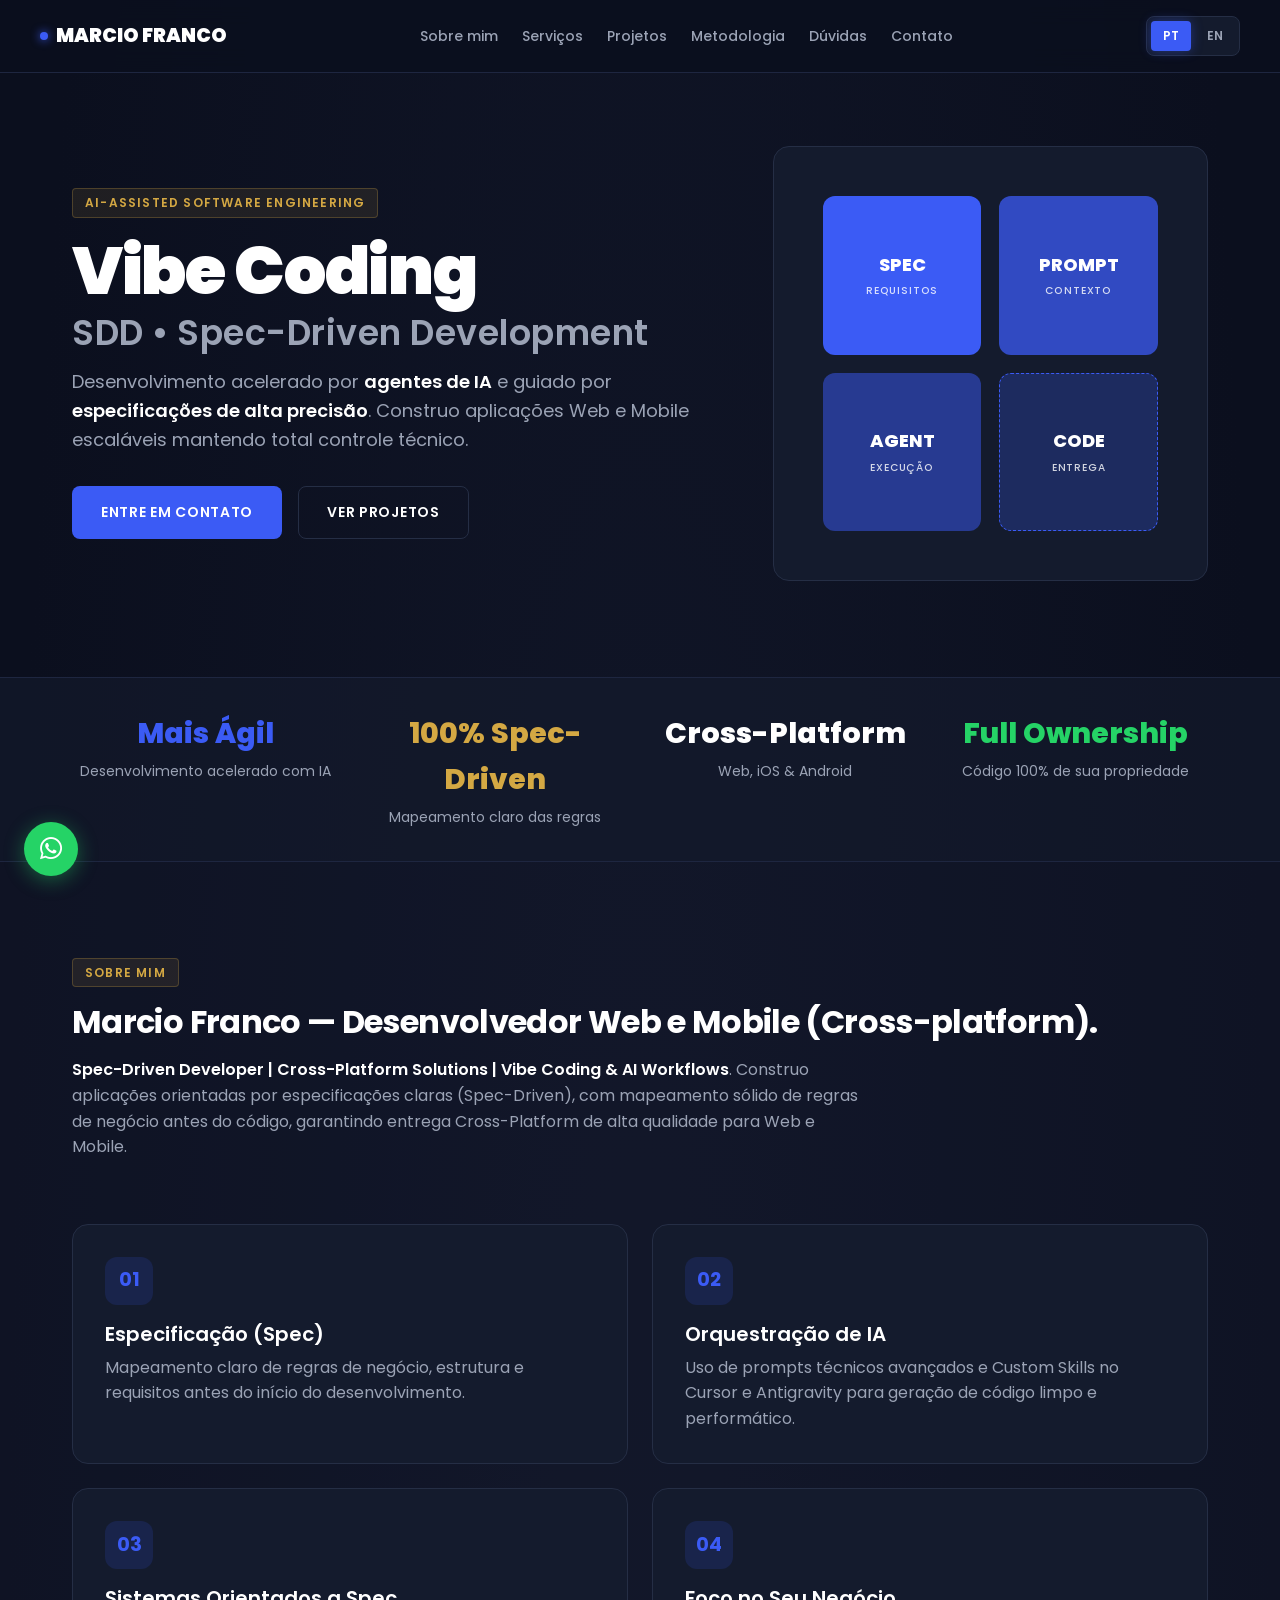
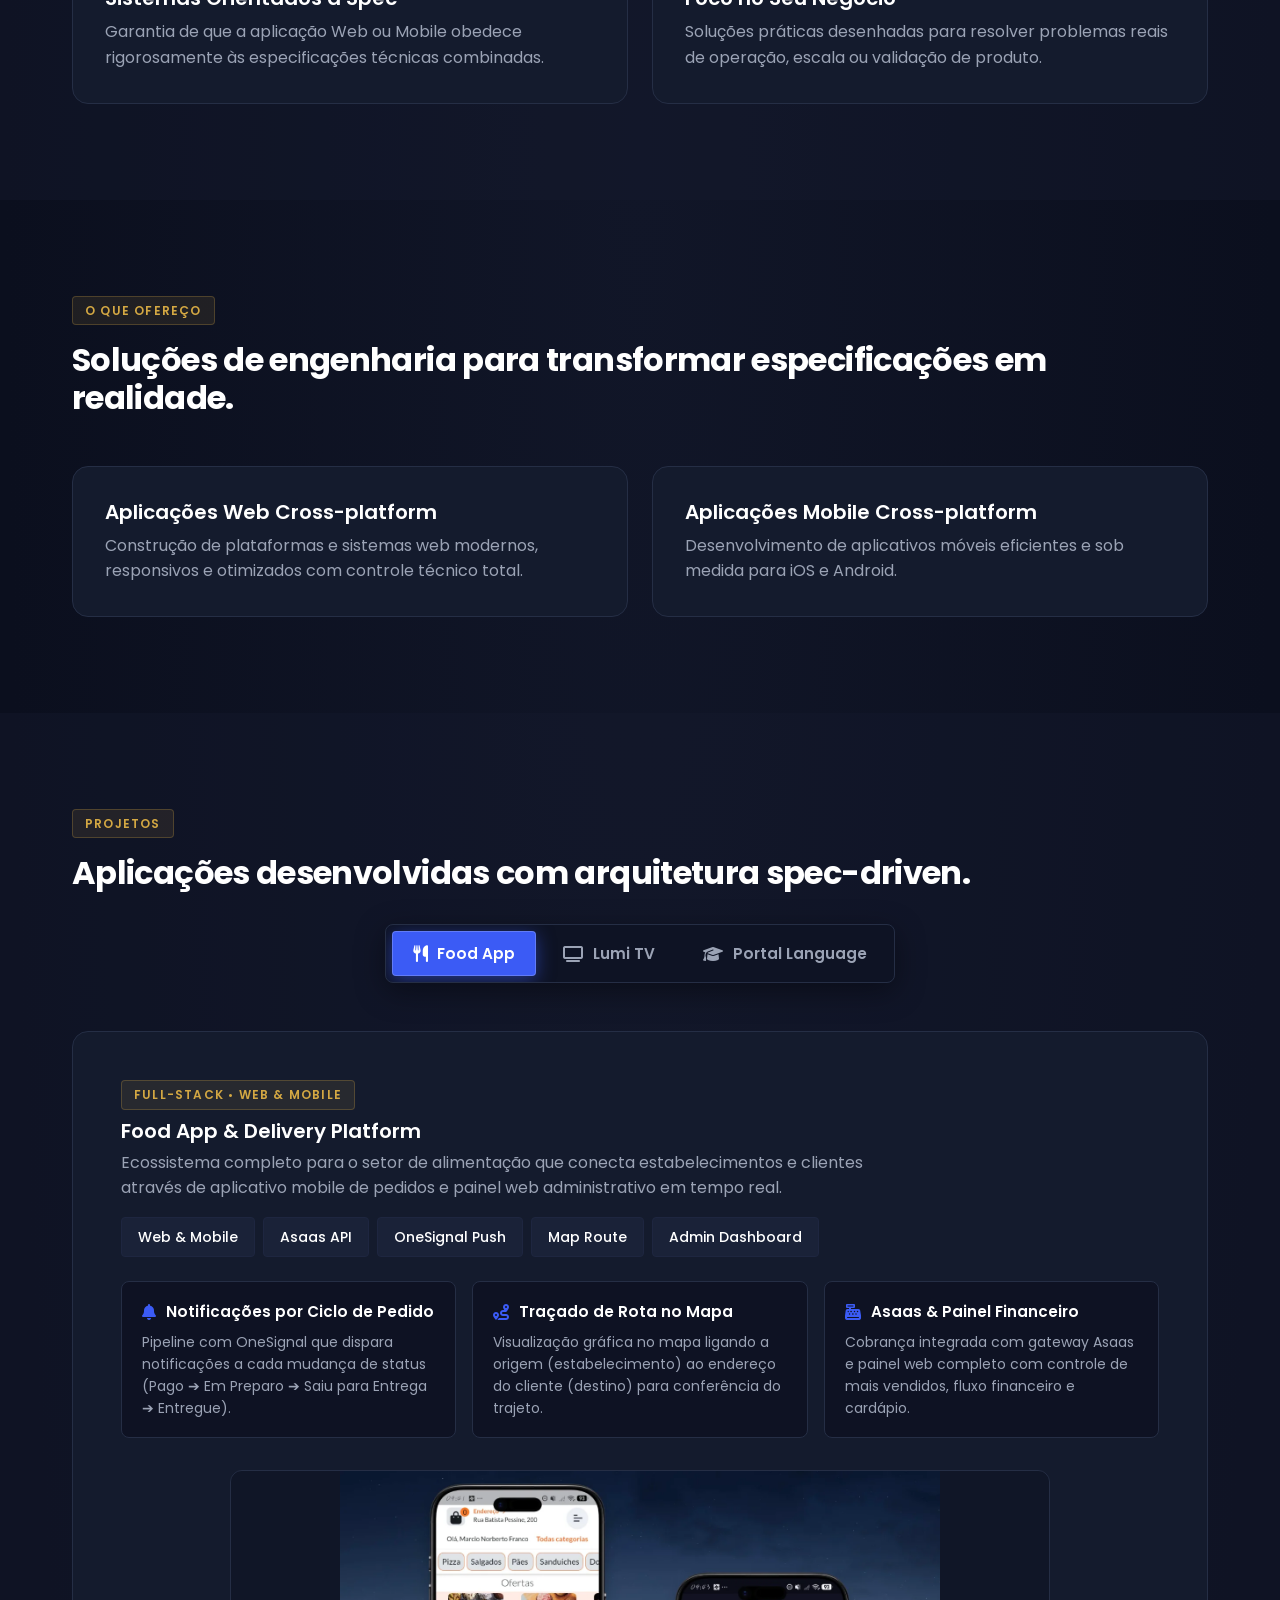
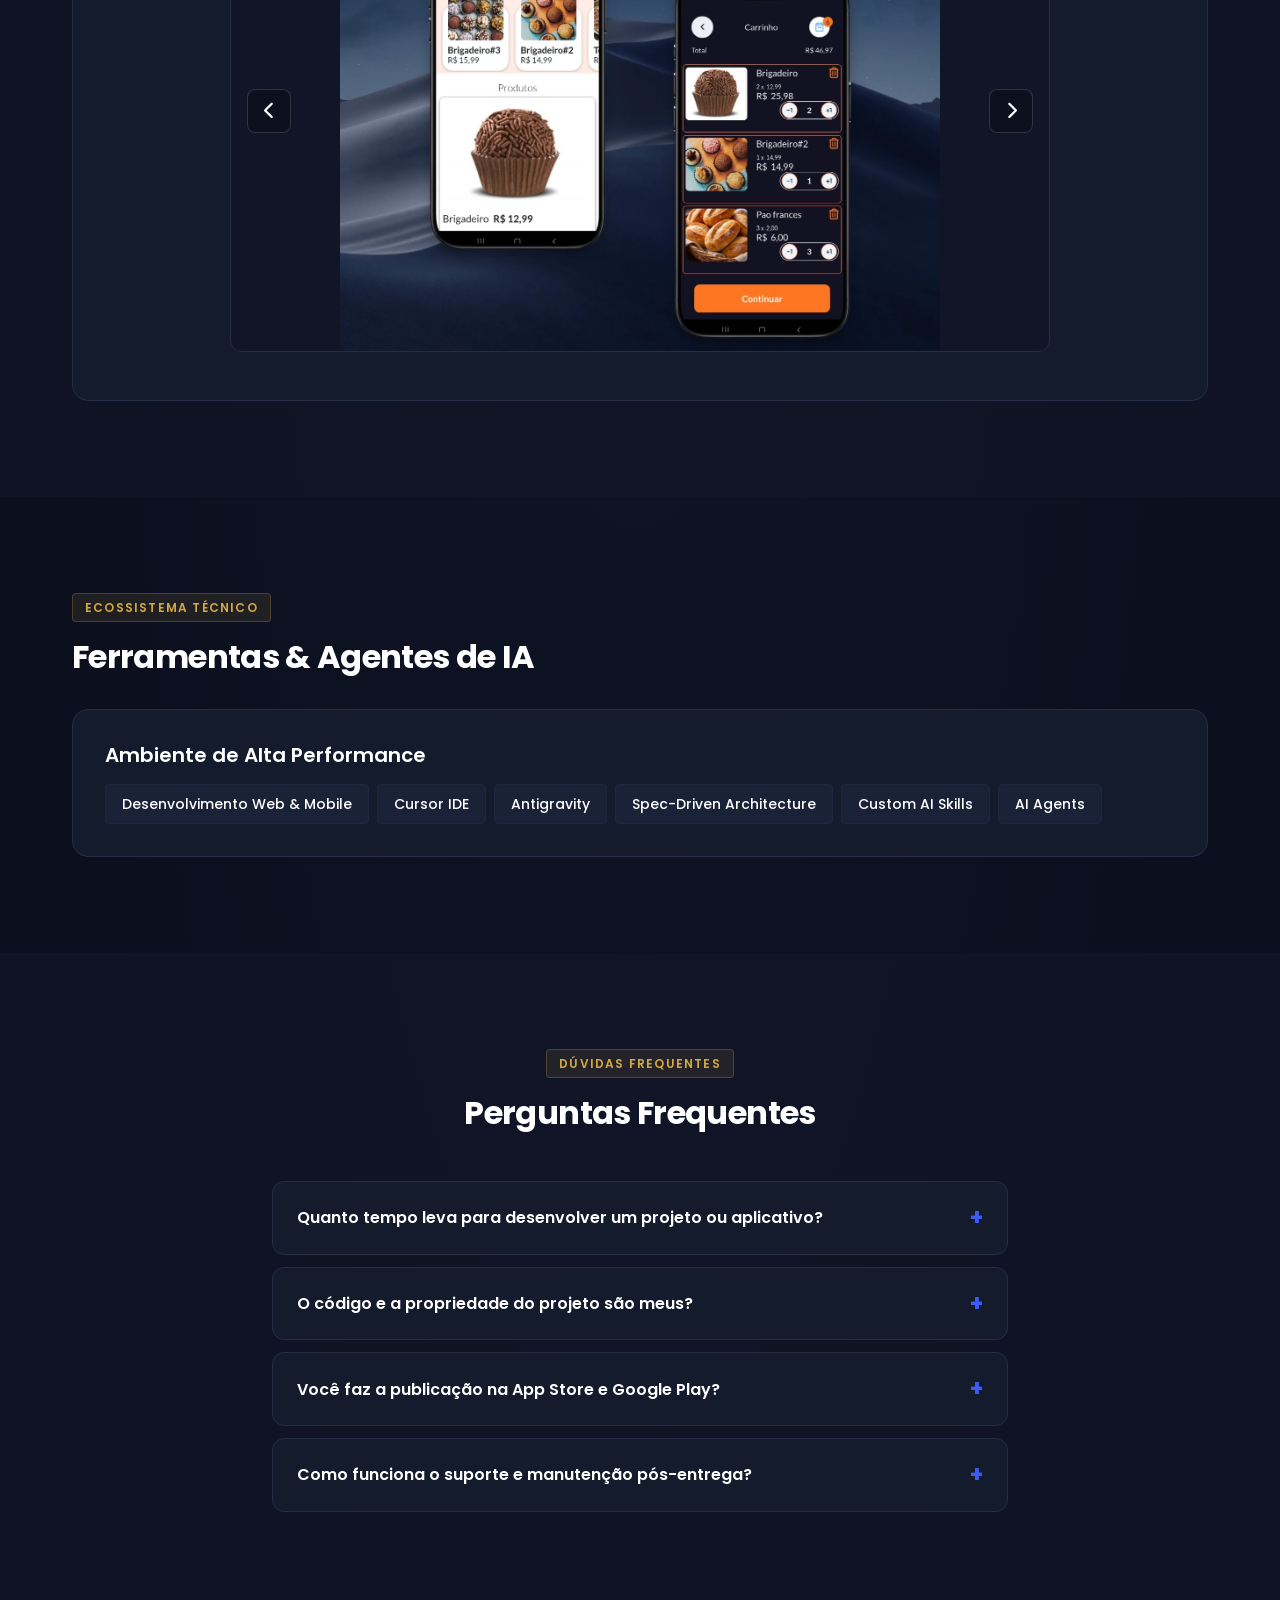
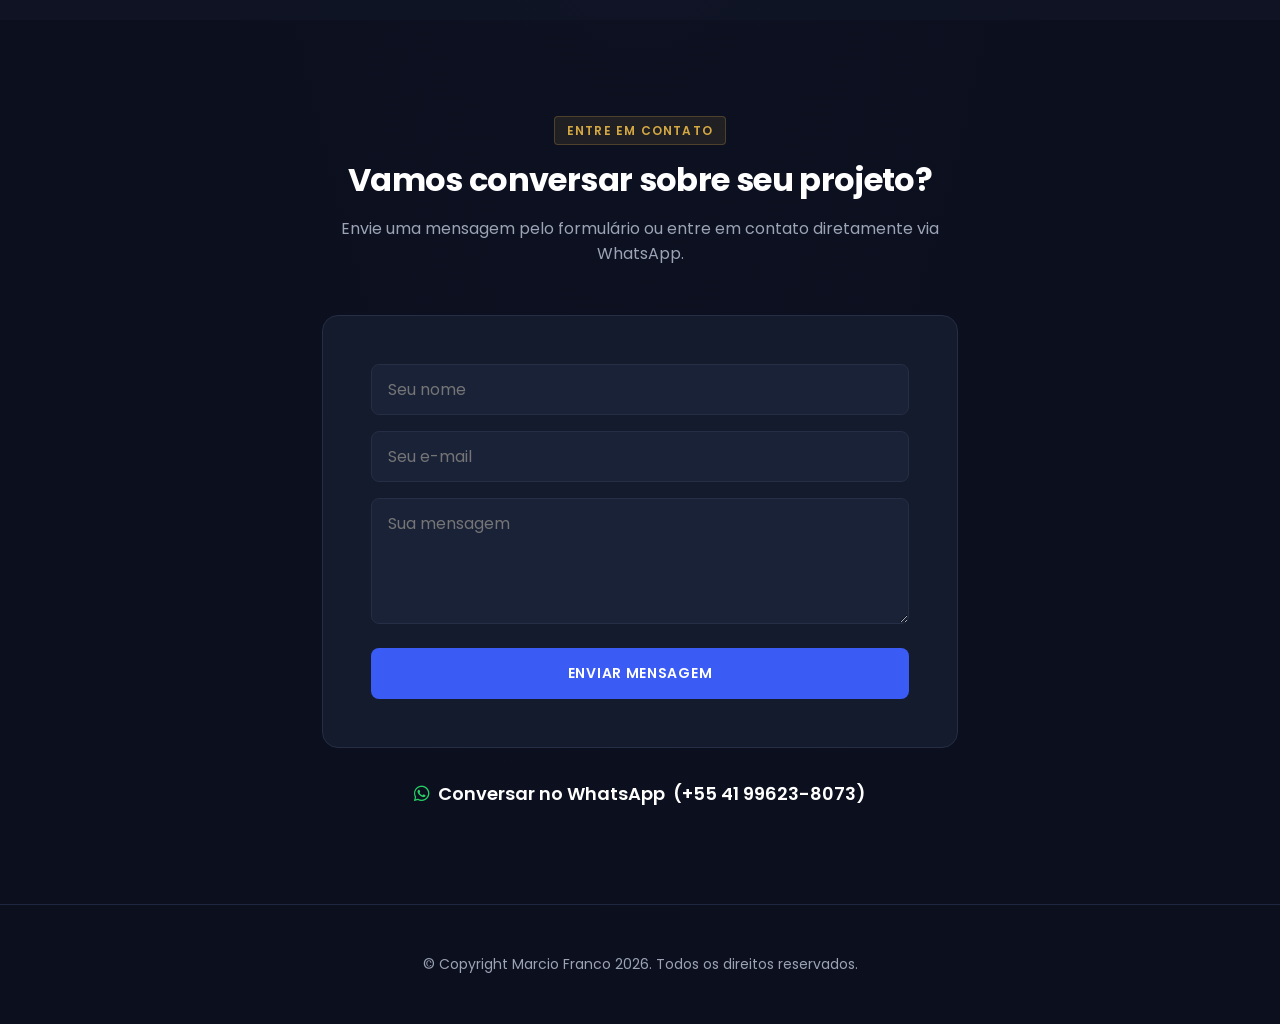
==== commit 2ecaea37: "feat: adiciona projetos Lumi TV e Portal Language com carrosseis otimizados em WebP e suporte i18n" ====
--- a/index.html
+++ b/index.html
@@ -527,6 +527,9 @@
             border-radius: var(--rounded-lg);
             border: 1px solid var(--color-outline);
             background: var(--color-surface);
+            max-width: 820px;
+            width: 100%;
+            margin: var(--spacing-lg) auto 0 auto;
         }
 
         .carousel-track {
@@ -552,11 +555,13 @@
             display: flex;
             align-items: center;
             justify-content: center;
+            background: rgba(11, 15, 30, 0.4);
         }
 
         .carousel-slide img {
             width: 100%;
-            height: auto;
+            max-height: 480px;
+            object-fit: contain;
             display: block;
             cursor: zoom-in;
             user-select: none;
@@ -569,14 +574,14 @@
             position: absolute;
             top: 50%;
             transform: translateY(-50%);
-            width: 46px;
-            height: 46px;
+            width: 44px;
+            height: 44px;
             background: rgba(11, 15, 30, 0.75);
             backdrop-filter: blur(8px);
             -webkit-backdrop-filter: blur(8px);
             border: 1px solid rgba(255, 255, 255, 0.15);
             color: var(--color-primary);
-            border-radius: var(--rounded-full);
+            border-radius: var(--rounded-md);
             display: flex;
             align-items: center;
             justify-content: center;
@@ -602,47 +607,135 @@
             right: 16px;
         }
 
-        /* Dots Navigation (Fora e abaixo da imagem em fluxo normal) */
-        .carousel-dots {
-            position: static;
+        /* Abas de Navegação dos Projetos */
+        .project-tabs-container {
+            display: flex;
+            justify-content: center;
+            align-items: center;
+            margin-top: var(--spacing-xl);
+            margin-bottom: var(--spacing-lg);
+        }
+
+        .project-tabs-nav {
+            display: inline-flex;
+            align-items: center;
+            gap: 6px;
+            padding: 6px;
+            background: rgba(14, 19, 36, 0.9);
+            border: 1px solid var(--color-outline);
+            border-radius: var(--rounded-md);
+            box-shadow: 0 8px 30px rgba(0, 0, 0, 0.4);
+            max-width: 100%;
+            overflow-x: auto;
+            scrollbar-width: none;
+            -webkit-overflow-scrolling: touch;
+        }
+
+        .project-tabs-nav::-webkit-scrollbar {
+            display: none;
+        }
+
+        .project-tab-btn {
+            display: inline-flex;
+            align-items: center;
+            gap: 10px;
+            padding: 10px 20px;
+            background: transparent;
+            color: var(--color-secondary);
+            border: 1px solid transparent;
+            border-radius: var(--rounded-sm);
+            font-family: var(--font-family);
+            font-size: 0.95rem;
+            font-weight: 600;
+            cursor: pointer;
+            transition: all 0.25s ease;
+            white-space: nowrap;
+        }
+
+        .project-tab-btn i {
+            font-size: 1rem;
+            transition: transform 0.2s ease;
+        }
+
+        .project-tab-btn:hover {
+            color: var(--color-primary);
+            background: rgba(255, 255, 255, 0.05);
+        }
+
+        .project-tab-btn.active {
+            background: var(--color-tertiary);
+            color: #FFFFFF;
+            border-color: rgba(255, 255, 255, 0.2);
+            box-shadow: 0 4px 18px rgba(59, 91, 245, 0.5);
+        }
+
+        .project-tab-btn.active i {
+            transform: scale(1.05);
+        }
+
+        /* Painéis de Conteúdo dos Projetos */
+        .project-panel {
+            display: none;
+            animation: fadeInTab 0.35s ease forwards;
+        }
+
+        .project-panel.active {
+            display: block;
+        }
+
+        @keyframes fadeInTab {
+            from {
+                opacity: 0;
+                transform: translateY(8px);
+            }
+            to {
+                opacity: 1;
+                transform: translateY(0);
+            }
+        }
+
+        /* Grid de Destaques Técnicos do Projeto */
+        .project-highlights-grid {
+            display: grid;
+            grid-template-columns: repeat(auto-fit, minmax(260px, 1fr));
+            gap: var(--spacing-md);
+            margin-top: var(--spacing-lg);
+            margin-bottom: var(--spacing-xl);
+        }
+
+        .project-highlight-item {
+            background: rgba(11, 15, 30, 0.65);
+            border: 1px solid var(--color-outline);
+            border-radius: var(--rounded-md);
+            padding: 18px 20px;
+            transition: border-color 0.25s ease, transform 0.25s ease;
+        }
+
+        .project-highlight-item:hover {
+            border-color: rgba(59, 91, 245, 0.4);
+            transform: translateY(-2px);
+        }
+
+        .project-highlight-item h4 {
             display: flex;
             align-items: center;
-            justify-content: center;
-            flex-wrap: wrap;
             gap: 10px;
-            margin-top: var(--spacing-md);
-            padding: 8px 18px;
-            width: fit-content;
-            margin-left: auto;
-            margin-right: auto;
-            background: rgba(11, 15, 30, 0.65);
-            backdrop-filter: blur(8px);
-            -webkit-backdrop-filter: blur(8px);
-            border-radius: var(--rounded-full);
-            border: 1px solid rgba(255, 255, 255, 0.12);
-        }
-
-        .carousel-dot {
-            width: 9px;
-            height: 9px;
-            border-radius: 50%;
-            background-color: rgba(255, 255, 255, 0.35);
-            border: none;
-            cursor: pointer;
-            padding: 0;
-            transition: all 0.25s ease;
-        }
-
-        .carousel-dot:hover {
-            background-color: rgba(255, 255, 255, 0.75);
-        }
-
-        .carousel-dot.active {
-            background-color: var(--color-tertiary);
-            box-shadow: 0 0 10px var(--color-tertiary);
-            transform: scale(1.3);
-            width: 11px;
-            height: 11px;
+            font-size: 0.95rem;
+            color: var(--color-primary);
+            margin-bottom: 8px;
+            font-weight: 600;
+        }
+
+        .project-highlight-item h4 i {
+            color: var(--color-tertiary);
+            font-size: 1rem;
+        }
+
+        .project-highlight-item p {
+            font-size: 0.875rem;
+            color: var(--color-secondary);
+            line-height: 1.55;
+            margin: 0;
         }
 
         /* FAQ Accordion */
@@ -970,6 +1063,25 @@
                 margin-top: var(--spacing-lg);
             }
 
+            .project-tabs-nav {
+                width: 100%;
+                justify-content: stretch;
+                padding: 4px;
+                gap: 4px;
+            }
+
+            .project-tab-btn {
+                flex: 1;
+                justify-content: center;
+                padding: 10px 8px;
+                font-size: 0.8rem;
+                gap: 6px;
+            }
+
+            .project-highlights-grid {
+                grid-template-columns: 1fr;
+            }
+
             .carousel-slide img {
                 width: 100%;
                 max-height: 80vh;
@@ -977,23 +1089,19 @@
             }
 
             .carousel-arrow {
-                display: none;
-            }
-
-            .carousel-dots {
-                margin-top: 14px;
-                padding: 6px 14px;
-                gap: 8px;
-            }
-
-            .carousel-dot {
-                width: 8px;
-                height: 8px;
-            }
-
-            .carousel-dot.active {
-                width: 10px;
-                height: 10px;
+                display: flex;
+                width: 38px;
+                height: 38px;
+                font-size: 0.95rem;
+                background: rgba(11, 15, 30, 0.88);
+            }
+
+            .carousel-arrow-prev {
+                left: 8px;
+            }
+
+            .carousel-arrow-next {
+                right: 8px;
             }
 
             .image-modal-overlay {
@@ -1063,8 +1171,11 @@
         <div class="container">
             <div class="hero-grid">
                 <div>
-                    <span class="label-tag" data-i18n="hero_tag">Spec-Driven & AI-Assisted Engineering</span>
-                    <h1 class="display-lg" data-i18n="hero_title">Vibe Coding com Rigor Arquitetural.</h1>
+                    <span class="label-tag" data-i18n="hero_tag">AI-Assisted Software Engineering</span>
+                    <h1 class="display-lg" data-i18n="hero_title">
+                        Vibe Coding
+                        <span style="font-size: 0.52em; color: var(--color-secondary); font-weight: 600; display: block; margin-top: 6px; letter-spacing: 0.5px;">SDD • Spec-Driven Development</span>
+                    </h1>
                     <p style="margin-top: var(--spacing-md); font-size: 1.125rem;" data-i18n="hero_desc">
                         Desenvolvimento acelerado por <b>agentes de IA</b> e guiado por <b>especificações de alta precisão</b>. Construo aplicações Web e Mobile escaláveis mantendo total controle técnico.
                     </p>
@@ -1222,72 +1333,247 @@
             <span class="label-tag" data-i18n="folio_tag">Projetos</span>
             <h2 class="h2-title display-md" data-i18n="folio_title">Aplicações desenvolvidas com arquitetura spec-driven.</h2>
 
-            <div class="card glow-hover folio-card">
-                <!-- Cabeçalho do Card Food App -->
-                <div style="display: flex; justify-content: space-between; align-items: center; flex-wrap: wrap; gap: var(--spacing-md); margin-bottom: var(--spacing-lg);">
-                    <div>
-                        <span class="label-tag" data-i18n="foodapp_tag" style="margin-bottom: 8px;">Estudo de Caso</span>
-                        <h3 class="h3-title display-sm" style="margin-bottom: 4px;">Food App & Admin Platform</h3>
-                        <p data-i18n="foodapp_desc" style="color: var(--color-secondary);">
-                            Solução completa para delivery composta por aplicativo mobile para clientes e painel web administrativo.
-                        </p>
+            <!-- Abas Seletoras de Projeto -->
+            <div class="project-tabs-container">
+                <div class="project-tabs-nav">
+                    <button class="project-tab-btn active" data-target="food" onclick="switchProjectTab('food')">
+                        <i class="fa-solid fa-utensils"></i> <span data-i18n="tab_food">Food App</span>
+                    </button>
+                    <button class="project-tab-btn" data-target="lumi" onclick="switchProjectTab('lumi')">
+                        <i class="fa-solid fa-tv"></i> <span data-i18n="tab_lumi">Lumi TV</span>
+                    </button>
+                    <button class="project-tab-btn" data-target="portal" onclick="switchProjectTab('portal')">
+                        <i class="fa-solid fa-graduation-cap"></i> <span data-i18n="tab_portal">Portal Language</span>
+                    </button>
+                </div>
+            </div>
+
+            <!-- ============================================== -->
+            <!-- PAINEL 1: FOOD APP & DELIVERY PLATFORM -->
+            <!-- ============================================== -->
+            <div id="project-panel-food" class="project-panel active">
+                <div class="card glow-hover folio-card">
+                    <!-- Cabeçalho do Card Food App -->
+                    <div style="display: flex; justify-content: space-between; align-items: flex-start; flex-wrap: wrap; gap: var(--spacing-md); margin-bottom: var(--spacing-md);">
+                        <div>
+                            <span class="label-tag" data-i18n="food_tag" style="margin-bottom: 8px;">Full-Stack • Web & Mobile</span>
+                            <h3 class="h3-title display-sm" data-i18n="food_title" style="margin-bottom: 6px;">Food App & Delivery Platform</h3>
+                            <p data-i18n="food_desc" style="color: var(--color-secondary); max-width: 780px;">
+                                Ecossistema completo para o setor de alimentação que conecta estabelecimentos e clientes através de aplicativo mobile de pedidos e painel web administrativo em tempo real.
+                            </p>
+                        </div>
+                        <div class="tech-list" style="margin: 0;">
+                            <span class="tech-item">Web & Mobile</span>
+                            <span class="tech-item">Asaas API</span>
+                            <span class="tech-item">OneSignal Push</span>
+                            <span class="tech-item">Map Route</span>
+                            <span class="tech-item">Admin Dashboard</span>
+                        </div>
                     </div>
-                    <div class="tech-list" style="margin: 0;">
-                        <span class="tech-item">Web & Mobile</span>
-                        <span class="tech-item">Spec-Driven</span>
-                        <span class="tech-item">AI Agents</span>
+
+                    <!-- Pílulas de Arquitetura & Engenharia -->
+                    <div class="project-highlights-grid">
+                        <div class="project-highlight-item">
+                            <h4 data-i18n="food_h1_title"><i class="fa-solid fa-bell"></i> Notificações por Ciclo de Pedido</h4>
+                            <p data-i18n="food_h1_desc">Pipeline com OneSignal que dispara notificações a cada mudança de status (Pago ➔ Em Preparo ➔ Saiu para Entrega ➔ Entregue).</p>
+                        </div>
+                        <div class="project-highlight-item">
+                            <h4 data-i18n="food_h2_title"><i class="fa-solid fa-route"></i> Traçado de Rota no Mapa</h4>
+                            <p data-i18n="food_h2_desc">Visualização gráfica no mapa ligando a origem (estabelecimento) ao endereço do cliente (destino) para conferência do trajeto.</p>
+                        </div>
+                        <div class="project-highlight-item">
+                            <h4 data-i18n="food_h3_title"><i class="fa-solid fa-cash-register"></i> Asaas & Painel Financeiro</h4>
+                            <p data-i18n="food_h3_desc">Cobrança integrada com gateway Asaas e painel web completo com controle de mais vendidos, fluxo financeiro e cardápio.</p>
+                        </div>
+                    </div>
+
+                    <!-- Carrossel Food App -->
+                    <div class="carousel-container">
+                        <div class="carousel-track" id="food-track" data-project="food">
+                            <div class="carousel-slide">
+                                <img src="images/food/500shots_so.webp" alt="Food App - Dashboard & Pedidos">
+                            </div>
+                            <div class="carousel-slide">
+                                <img src="images/food/185shots_so.webp" alt="Food App - Cardápio & Categorias">
+                            </div>
+                            <div class="carousel-slide">
+                                <img src="images/food/370shots_so.webp" alt="Food App - Detalhes do Produto">
+                            </div>
+                            <div class="carousel-slide">
+                                <img src="images/food/394shots_so.webp" alt="Food App - Carrinho & Checkout">
+                            </div>
+                            <div class="carousel-slide">
+                                <img src="images/food/720shots_so.webp" alt="Food App - Visualização do Trajeto no Mapa">
+                            </div>
+                            <div class="carousel-slide">
+                                <img src="images/food/image3.webp" alt="Food App - Interface Mobile & Pedidos">
+                            </div>
+                        </div>
+
+                        <!-- Controles do Carrossel Desktop -->
+                        <button class="carousel-arrow carousel-arrow-prev" onclick="moveProjectCarousel('food', -1)" aria-label="Anterior">
+                            <i class="fa-solid fa-chevron-left"></i>
+                        </button>
+                        <button class="carousel-arrow carousel-arrow-next" onclick="moveProjectCarousel('food', 1)" aria-label="Próximo">
+                            <i class="fa-solid fa-chevron-right"></i>
+                        </button>
                     </div>
                 </div>
-
-                <!-- Carrossel de Imagens Reais da pasta images/folio -->
-                <div class="carousel-container">
-                    <div class="carousel-track" id="foodapp-track">
-                        <div class="carousel-slide">
-                            <img src="images/folio/500shots_so.png" alt="Food App - Dashboard & Pedidos">
+            </div>
+
+            <!-- ============================================== -->
+            <!-- PAINEL 2: LUMI TV (SMART TVS) -->
+            <!-- ============================================== -->
+            <div id="project-panel-lumi" class="project-panel">
+                <div class="card glow-hover folio-card">
+                    <!-- Cabeçalho do Card Lumi TV -->
+                    <div style="display: flex; justify-content: space-between; align-items: flex-start; flex-wrap: wrap; gap: var(--spacing-md); margin-bottom: var(--spacing-md);">
+                        <div>
+                            <span class="label-tag" data-i18n="lumi_tag" style="margin-bottom: 8px;">Smart TV Engineering • Low-End Hardware</span>
+                            <h3 class="h3-title display-sm" data-i18n="lumi_title" style="margin-bottom: 6px;">Lumi TV - IPTV Player para Smart TVs</h3>
+                            <p data-i18n="lumi_desc" style="color: var(--color-secondary); max-width: 780px;">
+                                Aplicativo de streaming e reprodução de listas IPTV desenvolvido sob medida para TVs LG (webOS) e Samsung (Tizen), superando severas limitações de hardware.
+                            </p>
                         </div>
-                        <div class="carousel-slide">
-                            <img src="images/folio/185shots_so.png" alt="Food App - Cardápio & Categorias">
-                        </div>
-                        <div class="carousel-slide">
-                            <img src="images/folio/370shots_so.png" alt="Food App - Detalhes do Produto">
-                        </div>
-                        <div class="carousel-slide">
-                            <img src="images/folio/394shots_so.png" alt="Food App - Carrinho & Checkout">
-                        </div>
-                        <div class="carousel-slide">
-                            <img src="images/folio/720shots_so.png" alt="Food App - Acompanhamento em Tempo Real">
-                        </div>
-                        <div class="carousel-slide">
-                            <img src="images/folio/739shots_so.png" alt="Food App - Perfil & Histórico">
-                        </div>
-                        <div class="carousel-slide">
-                            <img src="images/folio/984shots_so.png" alt="Food App - Painel Admin">
-                        </div>
-                        <div class="carousel-slide">
-                            <img src="images/folio/988shots_so.png" alt="Food App - Gestão de Pedidos">
-                        </div>
-                        <div class="carousel-slide">
-                            <img src="images/folio/image1.png" alt="Food App - Mobile Screen 1">
-                        </div>
-                        <div class="carousel-slide">
-                            <img src="images/folio/image2.png" alt="Food App - Mobile Screen 2">
-                        </div>
-                        <div class="carousel-slide">
-                            <img src="images/folio/image3.png" alt="Food App - Mobile Screen 3">
+                        <div class="tech-list" style="margin: 0;">
+                            <span class="tech-item">LG webOS</span>
+                            <span class="tech-item">Samsung Tizen</span>
+                            <span class="tech-item">IPTV Engine</span>
+                            <span class="tech-item">Spatial Navigation</span>
+                            <span class="tech-item">Low Memory Profile</span>
                         </div>
                     </div>
 
-                    <!-- Controles do Carrossel Desktop (Setas Laterais) -->
-                    <button class="carousel-arrow carousel-arrow-prev" onclick="moveCarousel(-1)" aria-label="Anterior">
-                        <i class="fa-solid fa-chevron-left"></i>
-                    </button>
-                    <button class="carousel-arrow carousel-arrow-next" onclick="moveCarousel(1)" aria-label="Próximo">
-                        <i class="fa-solid fa-chevron-right"></i>
-                    </button>
+                    <!-- Pílulas de Arquitetura & Engenharia -->
+                    <div class="project-highlights-grid">
+                        <div class="project-highlight-item">
+                            <h4 data-i18n="lumi_h1_title"><i class="fa-solid fa-microchip"></i> Fluidez em Hardware Limitado</h4>
+                            <p data-i18n="lumi_h1_desc">O maior desafio do projeto: renderização otimizada para manter 60fps estáveis sob severas restrições de CPU e memória RAM das TVs.</p>
+                        </div>
+                        <div class="project-highlight-item">
+                            <h4 data-i18n="lumi_h2_title"><i class="fa-solid fa-gamepad"></i> Navegação por Controle Remoto</h4>
+                            <p data-i18n="lumi_h2_desc">Arquitetura de foco direcional (D-Pad) adaptada estritamente para controles remotos físicos, mapeando keycodes de webOS e Tizen.</p>
+                        </div>
+                        <div class="project-highlight-item">
+                            <h4 data-i18n="lumi_h3_title"><i class="fa-solid fa-tv"></i> LG & Samsung Compliance</h4>
+                            <p data-i18n="lumi_h3_desc">Estruturação de ciclo de vida e requisitos de loja alinhados às diretrizes oficiais da LG Content Store e Samsung Smart Hub.</p>
+                        </div>
+                    </div>
+
+                    <!-- Carrossel Lumi TV -->
+                    <div class="carousel-container">
+                        <div class="carousel-track" id="lumi-track" data-project="lumi">
+                            <div class="carousel-slide">
+                                <img src="images/lumi/lumi_2.webp" alt="Lumi TV - Grade de Canais & Categorias">
+                            </div>
+                            <div class="carousel-slide">
+                                <img src="images/lumi/lumi_3.webp" alt="Lumi TV - Player em Execução com Baixo Consumo">
+                            </div>
+                            <div class="carousel-slide">
+                                <img src="images/lumi/lumi_4.webp" alt="Lumi TV - Navegação Otimizada D-Pad">
+                            </div>
+                            <div class="carousel-slide">
+                                <img src="images/lumi/lumi_6.webp" alt="Lumi TV - Guia de Programação EPG">
+                            </div>
+                            <div class="carousel-slide">
+                                <img src="images/lumi/lumi_8.webp" alt="Lumi TV - Gestão de Listas IPTV & Perfis">
+                            </div>
+                            <div class="carousel-slide">
+                                <img src="images/lumi/lumi_1.webp" alt="Lumi TV - Splash & Inicialização Leve">
+                            </div>
+                        </div>
+
+                        <!-- Controles do Carrossel Desktop -->
+                        <button class="carousel-arrow carousel-arrow-prev" onclick="moveProjectCarousel('lumi', -1)" aria-label="Anterior">
+                            <i class="fa-solid fa-chevron-left"></i>
+                        </button>
+                        <button class="carousel-arrow carousel-arrow-next" onclick="moveProjectCarousel('lumi', 1)" aria-label="Próximo">
+                            <i class="fa-solid fa-chevron-right"></i>
+                        </button>
+                    </div>
                 </div>
-
-                <!-- Indicadores de Página (Dots) abaixo da imagem -->
-                <div class="carousel-dots" id="carousel-dots-container"></div>
+            </div>
+
+            <!-- ============================================== -->
+            <!-- PAINEL 3: PORTAL LANGUAGE (EDTECH SAAS) -->
+            <!-- ============================================== -->
+            <div id="project-panel-portal" class="project-panel">
+                <div class="card glow-hover folio-card">
+                    <!-- Cabeçalho do Card Portal Language -->
+                    <div style="display: flex; justify-content: space-between; align-items: flex-start; flex-wrap: wrap; gap: var(--spacing-md); margin-bottom: var(--spacing-md);">
+                        <div>
+                            <span class="label-tag" data-i18n="portal_tag" style="margin-bottom: 8px;">EdTech SaaS & Data Pipeline • Marketplace</span>
+                            <h3 class="h3-title display-sm" data-i18n="portal_title" style="margin-bottom: 6px;">Portal Language - Hub Educacional & Captação</h3>
+                            <p data-i18n="portal_desc" style="color: var(--color-secondary); max-width: 780px;">
+                                Plataforma que conecta professores de inglês e alunos com sites/portfólios individuais, venda de infoprodutos via Stripe e geração ativa de leads via LinkedIn.
+                            </p>
+                        </div>
+                        <div class="tech-list" style="margin: 0;">
+                            <span class="tech-item">Multi-Tenant</span>
+                            <span class="tech-item">Stripe Checkout</span>
+                            <span class="tech-item">LinkedIn Scraping</span>
+                            <span class="tech-item">Google Drive CDN</span>
+                            <span class="tech-item">Affiliates</span>
+                        </div>
+                    </div>
+
+                    <!-- Pílulas de Arquitetura & Engenharia -->
+                    <div class="project-highlights-grid">
+                        <div class="project-highlight-item">
+                            <h4 data-i18n="portal_h1_title"><i class="fa-solid fa-robot"></i> Pipeline de Leads no LinkedIn</h4>
+                            <p data-i18n="portal_h1_desc">Scraping com filtros de intenção profissional para nutrir semanalmente um pool de alunos qualificados para os professores abordarem.</p>
+                        </div>
+                        <div class="project-highlight-item">
+                            <h4 data-i18n="portal_h2_title"><i class="fa-solid fa-cloud"></i> Custo Zero em Mídia (Google Drive)</h4>
+                            <p data-i18n="portal_h2_desc">Distribuição de aulas e materiais via links estruturados do Google Drive, sem consumir custos de infraestrutura ou storage de vídeo.</p>
+                        </div>
+                        <div class="project-highlight-item">
+                            <h4 data-i18n="portal_h3_title"><i class="fa-solid fa-store"></i> Portfólios & Loja Digital (Stripe)</h4>
+                            <p data-i18n="portal_h3_desc">Cada professor tem sua página pública, vitrine de cursos fechados integrada ao Stripe e sistema de afiliados com cupons promocionais.</p>
+                        </div>
+                    </div>
+
+                    <!-- Carrossel Portal Language -->
+                    <div class="carousel-container">
+                        <div class="carousel-track" id="portal-track" data-project="portal">
+                            <div class="carousel-slide">
+                                <img src="images/portal/Portal.webp" alt="Portal Language - Hub Educacional & Painel Central">
+                            </div>
+                            <div class="carousel-slide">
+                                <img src="images/portal/Portal_1.webp" alt="Portal Language - Gestão de Alunos & Códigos de Acesso">
+                            </div>
+                            <div class="carousel-slide">
+                                <img src="images/portal/Portal_2.webp" alt="Portal Language - Portfólio Individual do Professor">
+                            </div>
+                            <div class="carousel-slide">
+                                <img src="images/portal/Portal_3.webp" alt="Portal Language - Vitrine de Cursos & Loja Digital">
+                            </div>
+                            <div class="carousel-slide">
+                                <img src="images/portal/Portal_4.webp" alt="Portal Language - Distribuição de Aulas via Google Drive">
+                            </div>
+                            <div class="carousel-slide">
+                                <img src="images/portal/Portal_5.webp" alt="Portal Language - Checkout Seguro Integrado ao Stripe">
+                            </div>
+                            <div class="carousel-slide">
+                                <img src="images/portal/Portal_6.webp" alt="Portal Language - Pool de Leads Qualificados LinkedIn">
+                            </div>
+                            <div class="carousel-slide">
+                                <img src="images/portal/Portal_7.webp" alt="Portal Language - Programa de Afiliados & Links de Desconto">
+                            </div>
+                            <div class="carousel-slide">
+                                <img src="images/portal/Portal8.webp" alt="Portal Language - Métricas de Vendas & Administrativo">
+                            </div>
+                        </div>
+
+                        <!-- Controles do Carrossel Desktop -->
+                        <button class="carousel-arrow carousel-arrow-prev" onclick="moveProjectCarousel('portal', -1)" aria-label="Anterior">
+                            <i class="fa-solid fa-chevron-left"></i>
+                        </button>
+                        <button class="carousel-arrow carousel-arrow-next" onclick="moveProjectCarousel('portal', 1)" aria-label="Próximo">
+                            <i class="fa-solid fa-chevron-right"></i>
+                        </button>
+                    </div>
+                </div>
             </div>
         </div>
     </section>
@@ -1434,41 +1720,58 @@
     <!-- JS Integrado (Carrossel, Modal, EmailJS & Traduções PT/EN) -->
     <script src="https://cdn.jsdelivr.net/npm/emailjs-com@3/dist/email.min.js"></script>
     <script>
-        // Lógica do Carrossel do Food App
-        let currentSlide = 0;
-
-        function updateDots(index) {
-            currentSlide = index;
-            const dots = document.querySelectorAll('.carousel-dot');
-            dots.forEach((dot, i) => {
-                if (i === currentSlide) {
-                    dot.classList.add('active');
-                } else {
-                    dot.classList.remove('active');
-                }
+        // Sistema de Abas de Projetos
+        function switchProjectTab(projectId) {
+            document.querySelectorAll('.project-tab-btn').forEach(btn => {
+                btn.classList.toggle('active', btn.dataset.target === projectId);
             });
-        }
-
-        function goToSlide(index) {
-            const track = document.getElementById('foodapp-track');
-            if (!track) return;
-            const slides = track.querySelectorAll('.carousel-slide');
-            const totalSlides = slides.length;
-            if (index < 0) index = totalSlides - 1;
-            if (index >= totalSlides) index = 0;
-
-            currentSlide = index;
-            const slideWidth = track.clientWidth;
-            track.scrollTo({
-                left: currentSlide * slideWidth,
+            document.querySelectorAll('.project-panel').forEach(panel => {
+                const isActive = panel.id === `project-panel-${projectId}`;
+                panel.style.display = isActive ? 'block' : 'none';
+                panel.classList.toggle('active', isActive);
+            });
+            // Recalcula alinhamento do slide do projeto ativo
+            if (projectCarousels[projectId]) {
+                const p = projectCarousels[projectId];
+                setTimeout(() => {
+                    const slideWidth = p.track.clientWidth;
+                    if (slideWidth > 0) {
+                        p.track.scrollLeft = p.currentIndex * slideWidth;
+                    }
+                }, 50);
+            }
+        }
+
+        // Sistema Universal de Carrossel para múltiplos projetos
+        const projectCarousels = {};
+
+        function goToProjectSlide(projectId, index) {
+            const p = projectCarousels[projectId];
+            if (!p || !p.track) return;
+            const slides = p.track.querySelectorAll('.carousel-slide');
+            const total = slides.length;
+            if (total === 0) return;
+            if (index < 0) index = total - 1;
+            if (index >= total) index = 0;
+
+            p.currentIndex = index;
+            const slideWidth = p.track.clientWidth;
+            p.track.scrollTo({
+                left: p.currentIndex * slideWidth,
                 behavior: 'smooth'
             });
-            updateDots(currentSlide);
-        }
-
-        function moveCarousel(direction) {
-            goToSlide(currentSlide + direction);
-        }
+        }
+
+        function moveProjectCarousel(projectId, direction) {
+            const current = projectCarousels[projectId] ? projectCarousels[projectId].currentIndex : 0;
+            goToProjectSlide(projectId, current + direction);
+        }
+
+        // Compatibilidade com chamadas legado
+        let currentSlide = 0;
+        function updateDots(index) {}
+        function goToSlide(index) { goToProjectSlide('food', index); }
+        function moveCarousel(direction) { moveProjectCarousel('food', direction); }
 
         function openImageModal(src, alt) {
             const modal = document.getElementById('image-modal');
@@ -1549,8 +1852,8 @@
                 "menu_stack": "Metodologia",
                 "menu_faq": "Dúvidas",
                 "menu_contact": "Contato",
-                "hero_tag": "Spec-Driven & AI-Assisted Engineering",
-                "hero_title": "Vibe Coding com Rigor Arquitetural.",
+                "hero_tag": "AI-Assisted Software Engineering",
+                "hero_title": "Vibe Coding<span style=\"font-size: 0.52em; color: var(--color-secondary); font-weight: 600; display: block; margin-top: 6px; letter-spacing: 0.5px;\">SDD • Spec-Driven Development</span>",
                 "hero_desc": "Desenvolvimento acelerado por <b>agentes de IA</b> e guiado por <b>especificações de alta precisão</b>. Construo aplicações Web e Mobile escaláveis mantendo total controle técnico.",
                 "btn_contact": "Entre em Contato",
                 "btn_projects": "Ver Projetos",
@@ -1589,8 +1892,36 @@
                 "s2_desc": "Desenvolvimento de aplicativos móveis eficientes e sob medida para iOS e Android.",
                 "folio_tag": "Projetos",
                 "folio_title": "Aplicações desenvolvidas com arquitetura spec-driven.",
-                "foodapp_tag": "Estudo de Caso",
-                "foodapp_desc": "Solução completa para delivery composta por aplicativo mobile para clientes e painel web administrativo.",
+                "tab_food": "Food App",
+                "tab_lumi": "Lumi TV",
+                "tab_portal": "Portal Language",
+                "food_tag": "Full-Stack • Web & Mobile",
+                "food_title": "Food App & Delivery Platform",
+                "food_desc": "Ecossistema completo para o setor de alimentação que conecta estabelecimentos e clientes através de aplicativo mobile de pedidos e painel web administrativo em tempo real.",
+                "food_h1_title": "<i class=\"fa-solid fa-bell\"></i> Notificações por Ciclo de Pedido",
+                "food_h1_desc": "Pipeline com OneSignal que dispara notificações a cada mudança de status (Pago ➔ Em Preparo ➔ Saiu para Entrega ➔ Entregue).",
+                "food_h2_title": "<i class=\"fa-solid fa-route\"></i> Traçado de Rota no Mapa",
+                "food_h2_desc": "Visualização gráfica no mapa ligando a origem (estabelecimento) ao endereço do cliente (destino) para conferência do trajeto.",
+                "food_h3_title": "<i class=\"fa-solid fa-cash-register\"></i> Asaas & Painel Financeiro",
+                "food_h3_desc": "Cobrança integrada com gateway Asaas e painel web completo com controle de mais vendidos, fluxo financeiro e cardápio.",
+                "lumi_tag": "Smart TV Engineering • Low-End Hardware",
+                "lumi_title": "Lumi TV - IPTV Player para Smart TVs",
+                "lumi_desc": "Aplicativo de streaming e reprodução de listas IPTV desenvolvido sob medida para TVs LG (webOS) e Samsung (Tizen), superando severas limitações de hardware.",
+                "lumi_h1_title": "<i class=\"fa-solid fa-microchip\"></i> Fluidez em Hardware Limitado",
+                "lumi_h1_desc": "O maior desafio do projeto: renderização otimizada para manter 60fps estáveis sob severas restrições de CPU e memória RAM das TVs.",
+                "lumi_h2_title": "<i class=\"fa-solid fa-gamepad\"></i> Navegação por Controle Remoto",
+                "lumi_h2_desc": "Arquitetura de foco direcional (D-Pad) adaptada estritamente para controles remotos físicos, mapeando keycodes de webOS e Tizen.",
+                "lumi_h3_title": "<i class=\"fa-solid fa-tv\"></i> LG & Samsung Compliance",
+                "lumi_h3_desc": "Estruturação de ciclo de vida e requisitos de loja alinhados às diretrizes oficiais da LG Content Store e Samsung Smart Hub.",
+                "portal_tag": "EdTech SaaS & Data Pipeline • Marketplace",
+                "portal_title": "Portal Language - Hub Educacional & Captação",
+                "portal_desc": "Plataforma que conecta professores de inglês e alunos com sites/portfólios individuais, venda de infoprodutos via Stripe e geração ativa de leads via LinkedIn.",
+                "portal_h1_title": "<i class=\"fa-solid fa-robot\"></i> Pipeline de Leads no LinkedIn",
+                "portal_h1_desc": "Scraping com filtros de intenção profissional para nutrir semanalmente um pool de alunos qualificados para os professores abordarem.",
+                "portal_h2_title": "<i class=\"fa-solid fa-cloud\"></i> Custo Zero em Mídia (Google Drive)",
+                "portal_h2_desc": "Distribuição de aulas e materiais via links estruturados do Google Drive, sem consumir custos de infraestrutura ou storage de vídeo.",
+                "portal_h3_title": "<i class=\"fa-solid fa-store\"></i> Portfólios & Loja Digital (Stripe)",
+                "portal_h3_desc": "Cada professor tem sua página pública, vitrine de cursos fechados integrada ao Stripe e sistema de afiliados com cupons promocionais.",
                 "stack_tag": "Ecossistema Técnico",
                 "stack_title": "Ferramentas & Agentes de IA",
                 "stack_card_title": "Ambiente de Alta Performance",
@@ -1627,8 +1958,8 @@
                 "menu_stack": "Methodology",
                 "menu_faq": "FAQ",
                 "menu_contact": "Contact",
-                "hero_tag": "Spec-Driven & AI-Assisted Engineering",
-                "hero_title": "Vibe Coding with Architectural Rigor.",
+                "hero_tag": "AI-Assisted Software Engineering",
+                "hero_title": "Vibe Coding<span style=\"font-size: 0.52em; color: var(--color-secondary); font-weight: 600; display: block; margin-top: 6px; letter-spacing: 0.5px;\">SDD • Spec-Driven Development</span>",
                 "hero_desc": "Accelerated development powered by <b>AI agents</b> guided by <b>high-precision specifications</b>. Fast-paced Web and Mobile delivery with total technical control.",
                 "btn_contact": "Get in Touch",
                 "btn_projects": "View Projects",
@@ -1667,8 +1998,36 @@
                 "s2_desc": "Efficient, custom mobile app development for iOS and Android.",
                 "folio_tag": "Projects",
                 "folio_title": "Applications built with spec-driven architecture.",
-                "foodapp_tag": "Case Study",
-                "foodapp_desc": "Complete delivery solution consisting of a mobile app for customers and an administrative web panel.",
+                "tab_food": "Food App",
+                "tab_lumi": "Lumi TV",
+                "tab_portal": "Portal Language",
+                "food_tag": "Full-Stack • Web & Mobile",
+                "food_title": "Food App & Delivery Platform",
+                "food_desc": "Complete food sector ecosystem connecting establishments and customers via a mobile ordering app and real-time administrative web panel.",
+                "food_h1_title": "<i class=\"fa-solid fa-bell\"></i> Order Cycle Push Notifications",
+                "food_h1_desc": "OneSignal pipeline triggering automated push notifications at every status update (Paid ➔ In Prep ➔ Out for Delivery ➔ Delivered).",
+                "food_h2_title": "<i class=\"fa-solid fa-route\"></i> Map Route Line Preview",
+                "food_h2_desc": "Interactive map line connecting origin (restaurant) to destination (customer) for visual route verification.",
+                "food_h3_title": "<i class=\"fa-solid fa-cash-register\"></i> Asaas Gateway & Financial Admin",
+                "food_h3_desc": "Integrated billing via Asaas gateway with admin analytics for top-sellers, financial revenue, and menu management.",
+                "lumi_tag": "Smart TV Engineering • Low-End Hardware",
+                "lumi_title": "Lumi TV - IPTV Player for Smart TVs",
+                "lumi_desc": "High-performance streaming app built specifically for IPTV playlists on LG (webOS) and Samsung (Tizen) TVs, overcoming severe hardware constraints.",
+                "lumi_h1_title": "<i class=\"fa-solid fa-microchip\"></i> Fluidity on Constrained Hardware",
+                "lumi_h1_desc": "The project's key challenge: ultra-lean rendering maintaining solid 60fps under tight CPU and RAM limitations on Smart TVs.",
+                "lumi_h2_title": "<i class=\"fa-solid fa-gamepad\"></i> Remote Control Navigation",
+                "lumi_h2_desc": "Directional spatial focus (D-Pad) engineered strictly for physical TV remotes, mapping native webOS and Tizen keycodes.",
+                "lumi_h3_title": "<i class=\"fa-solid fa-tv\"></i> LG & Samsung Compliance",
+                "lumi_h3_desc": "App lifecycle and performance aligned with official store standards for LG Content Store and Samsung Smart Hub.",
+                "portal_tag": "EdTech SaaS & Data Pipeline • Marketplace",
+                "portal_title": "Portal Language - Educational Hub & Acquisition",
+                "portal_desc": "Platform connecting English teachers and students with custom portfolio sites, Stripe-powered digital store, and automated LinkedIn lead generation.",
+                "portal_h1_title": "<i class=\"fa-solid fa-robot\"></i> LinkedIn Lead Generation Pipeline",
+                "portal_h1_desc": "Automated scraping filtering high-intent professionals seeking English, feeding a fresh weekly pool of qualified student leads.",
+                "portal_h2_title": "<i class=\"fa-solid fa-cloud\"></i> Zero-Cost Media (Google Drive)",
+                "portal_h2_desc": "Smart content delivery serving lessons and files via structured Google Drive links, eliminating video infrastructure costs.",
+                "portal_h3_title": "<i class=\"fa-solid fa-store\"></i> Portfolios & Digital Store (Stripe)",
+                "portal_h3_desc": "Each instructor gets a dedicated public website, integrated course storefront via Stripe, and affiliate system with discounts.",
                 "stack_tag": "Technical Ecosystem",
                 "stack_title": "Tools & AI Agents",
                 "stack_card_title": "High-Performance Environment",
@@ -1776,25 +2135,17 @@
                 });
             }
 
-            // Sincronização dos Dots e Scroll/Swipe do Carrossel
-            const track = document.getElementById('foodapp-track');
-            const dotsContainer = document.getElementById('carousel-dots-container');
-            if (track && dotsContainer) {
-                const slides = track.querySelectorAll('.carousel-slide');
-                dotsContainer.innerHTML = '';
-                slides.forEach((slide, i) => {
-                    const dot = document.createElement('button');
-                    dot.classList.add('carousel-dot');
-                    if (i === 0) dot.classList.add('active');
-                    dot.setAttribute('aria-label', `Ir para slide ${i + 1}`);
-                    dot.addEventListener('click', (e) => {
-                        e.stopPropagation();
-                        goToSlide(i);
-                    });
-                    dotsContainer.appendChild(dot);
-                });
-
-                // Atualiza dots em tempo real no scroll/touch swipe nativo
+            // Inicialização Universal dos Carrosséis de Projetos
+            const tracks = document.querySelectorAll('.carousel-track');
+            tracks.forEach(track => {
+                const projectId = track.dataset.project;
+                if (!projectId) return;
+
+                projectCarousels[projectId] = {
+                    currentIndex: 0,
+                    track: track
+                };
+
                 let scrollTimeout;
                 track.addEventListener('scroll', () => {
                     clearTimeout(scrollTimeout);
@@ -1802,21 +2153,26 @@
                         const slideWidth = track.clientWidth;
                         if (slideWidth > 0) {
                             const newIndex = Math.round(track.scrollLeft / slideWidth);
-                            if (newIndex !== currentSlide && newIndex >= 0 && newIndex < slides.length) {
-                                updateDots(newIndex);
+                            if (newIndex >= 0 && newIndex < track.querySelectorAll('.carousel-slide').length) {
+                                projectCarousels[projectId].currentIndex = newIndex;
                             }
                         }
                     }, 50);
                 }, { passive: true });
-
-                // Ajusta alinhamento do slide em caso de resize da tela
-                window.addEventListener('resize', () => {
-                    const slideWidth = track.clientWidth;
-                    if (slideWidth > 0) {
-                        track.scrollLeft = currentSlide * slideWidth;
+            });
+
+            // Ajusta alinhamento dos slides em resize de tela para todos os projetos
+            window.addEventListener('resize', () => {
+                Object.keys(projectCarousels).forEach(projectId => {
+                    const p = projectCarousels[projectId];
+                    if (p && p.track) {
+                        const slideWidth = p.track.clientWidth;
+                        if (slideWidth > 0) {
+                            p.track.scrollLeft = p.currentIndex * slideWidth;
+                        }
                     }
                 });
-            }
+            });
 
             // Modal / Zoom de Imagens
             const carouselImages = document.querySelectorAll('.carousel-slide img');
@@ -1849,6 +2205,17 @@
                 if (e.key === 'Escape') {
                     closeImageModal();
                     closeFeedbackModal();
+                } else if (e.key === 'ArrowLeft' || e.key === 'ArrowRight') {
+                    const modal = document.getElementById('image-modal');
+                    if (!modal || !modal.classList.contains('visible')) {
+                        const activeTabBtn = document.querySelector('.project-tab-btn.active');
+                        if (activeTabBtn) {
+                            const activeProject = activeTabBtn.dataset.target;
+                            if (activeProject) {
+                                moveProjectCarousel(activeProject, e.key === 'ArrowRight' ? 1 : -1);
+                            }
+                        }
+                    }
                 }
             });
 
